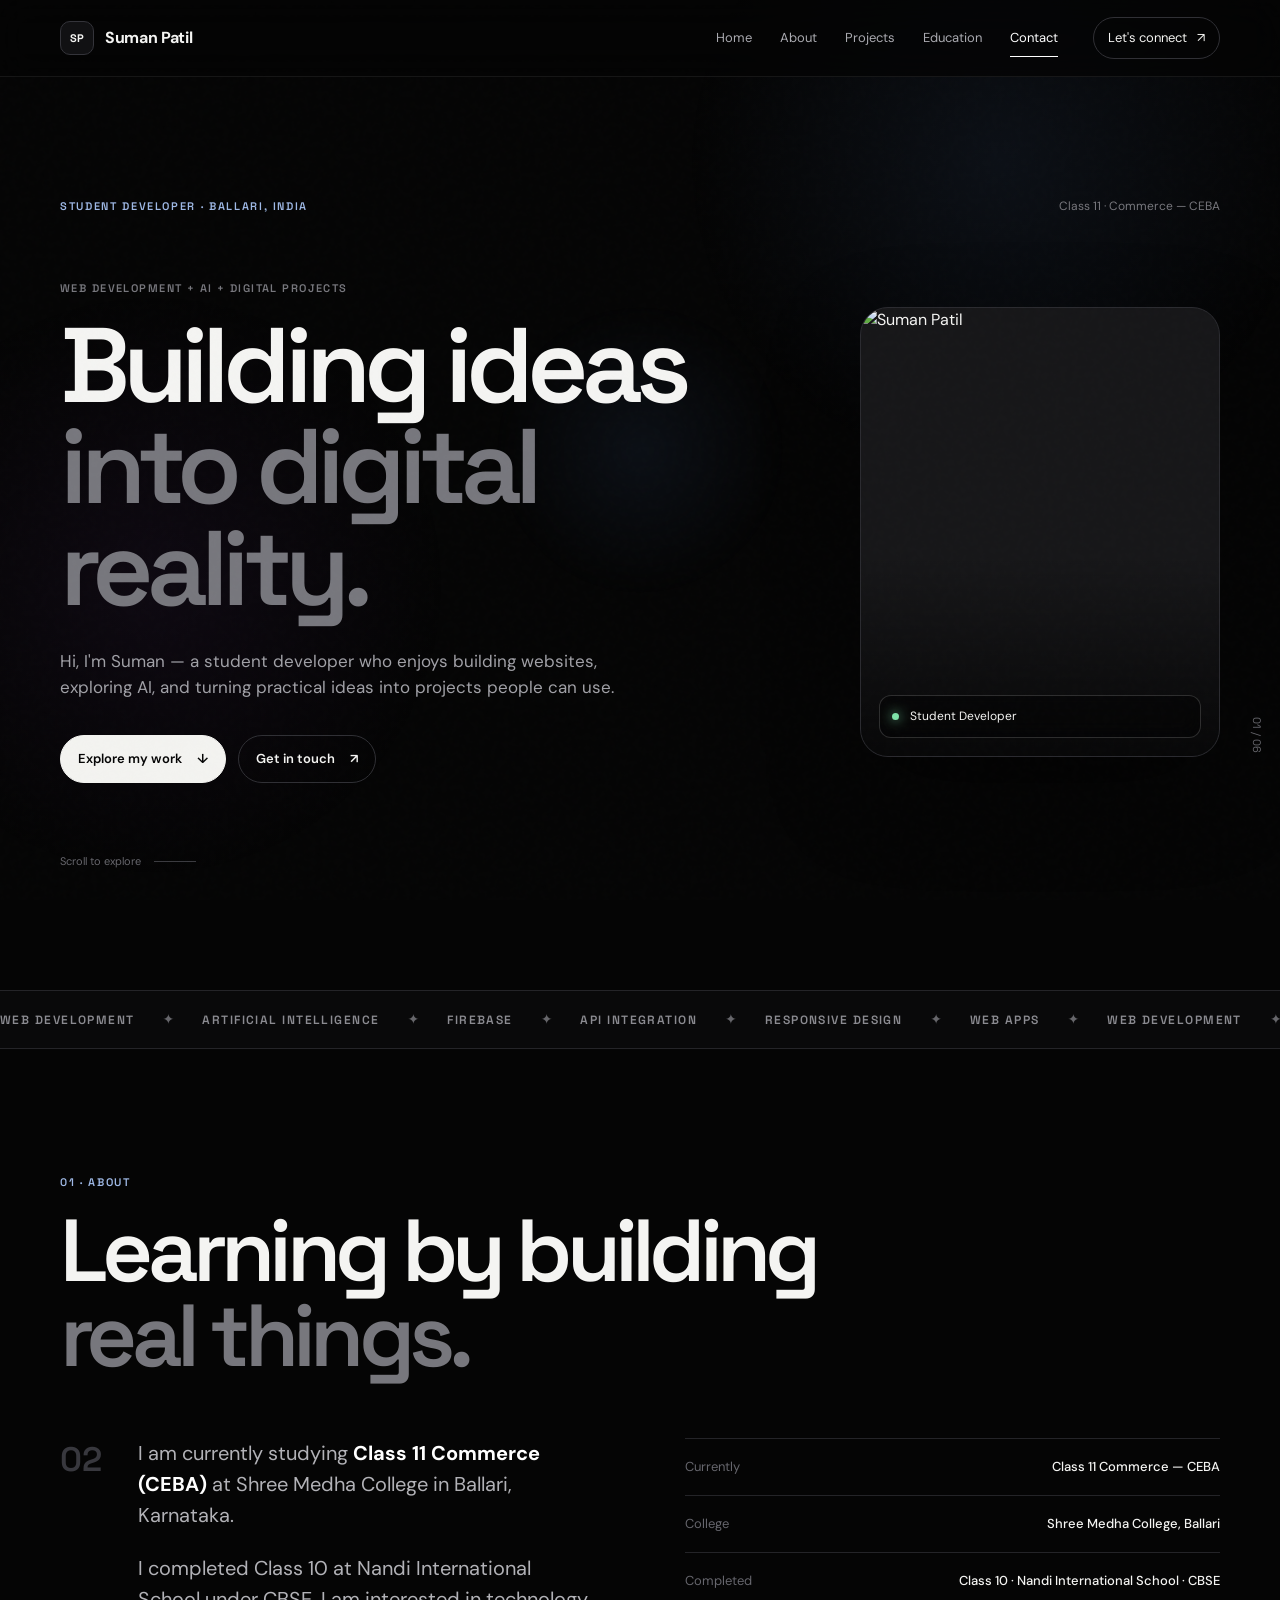
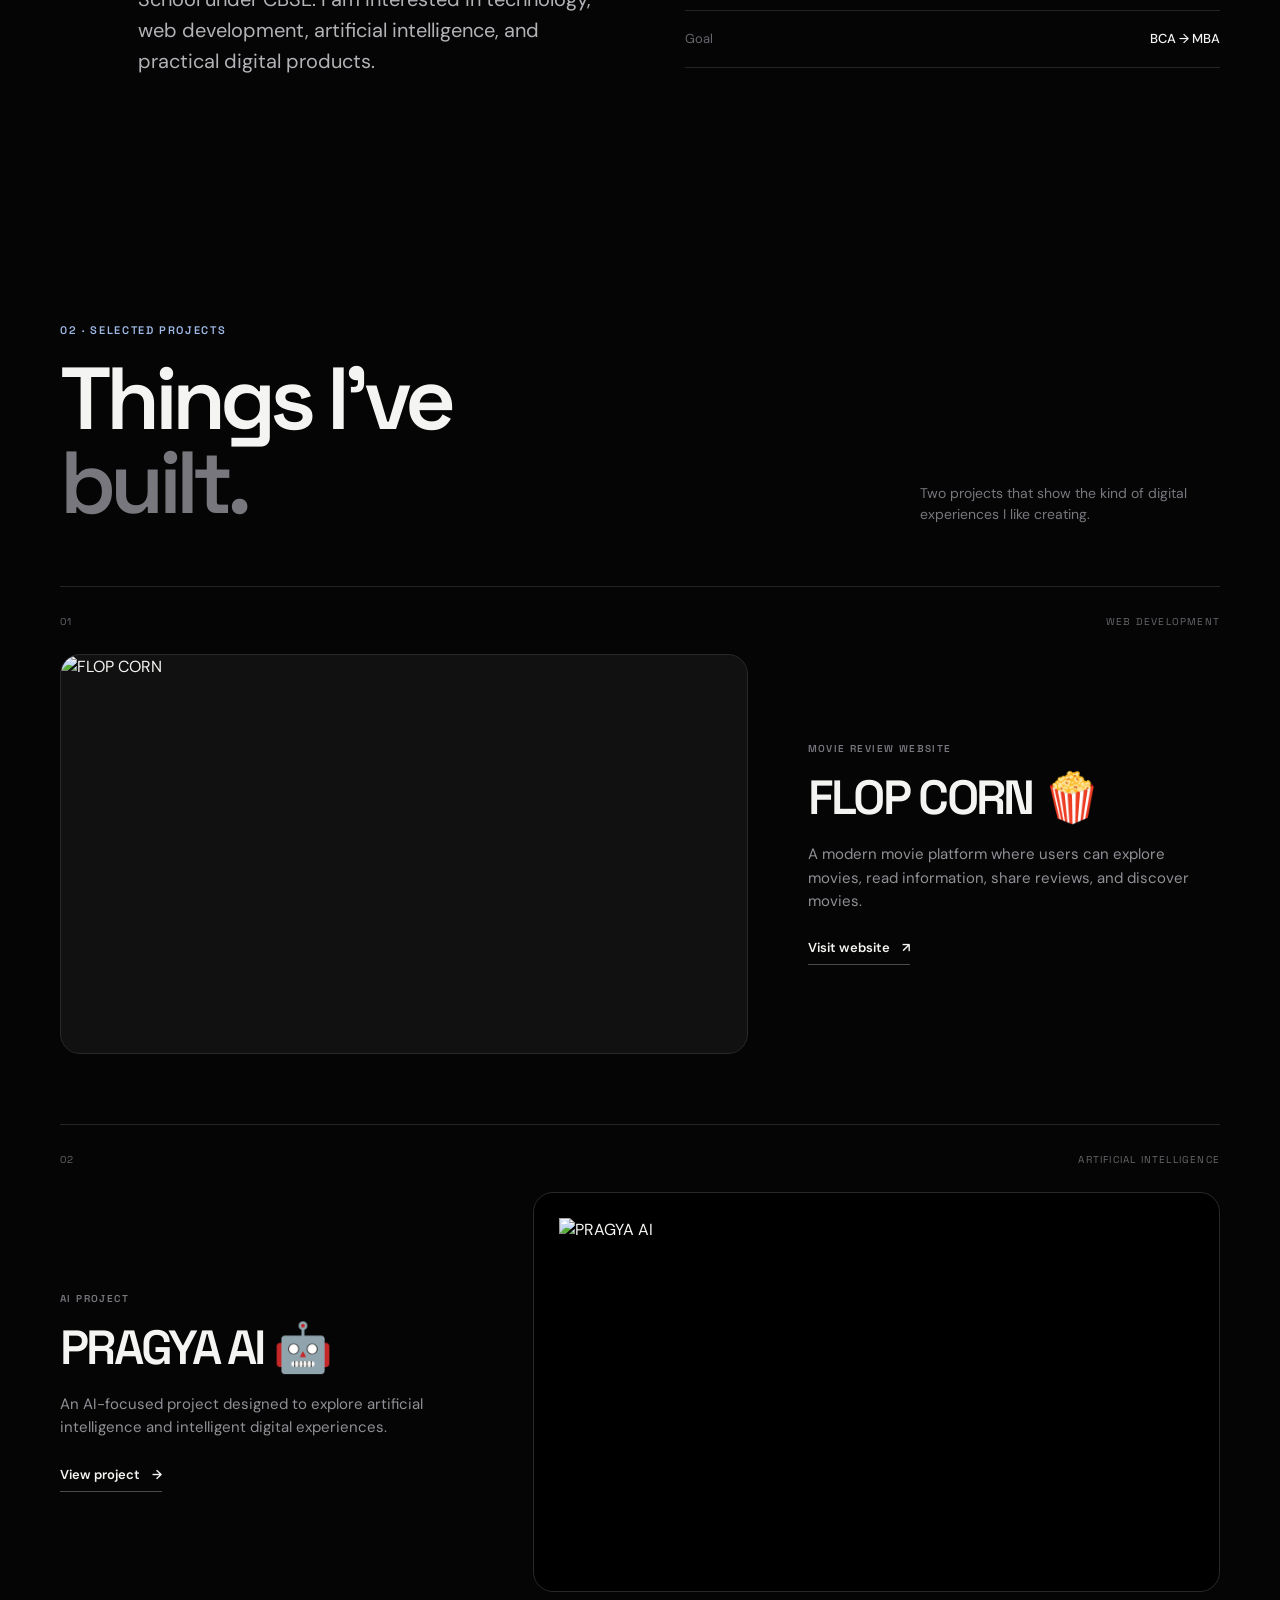
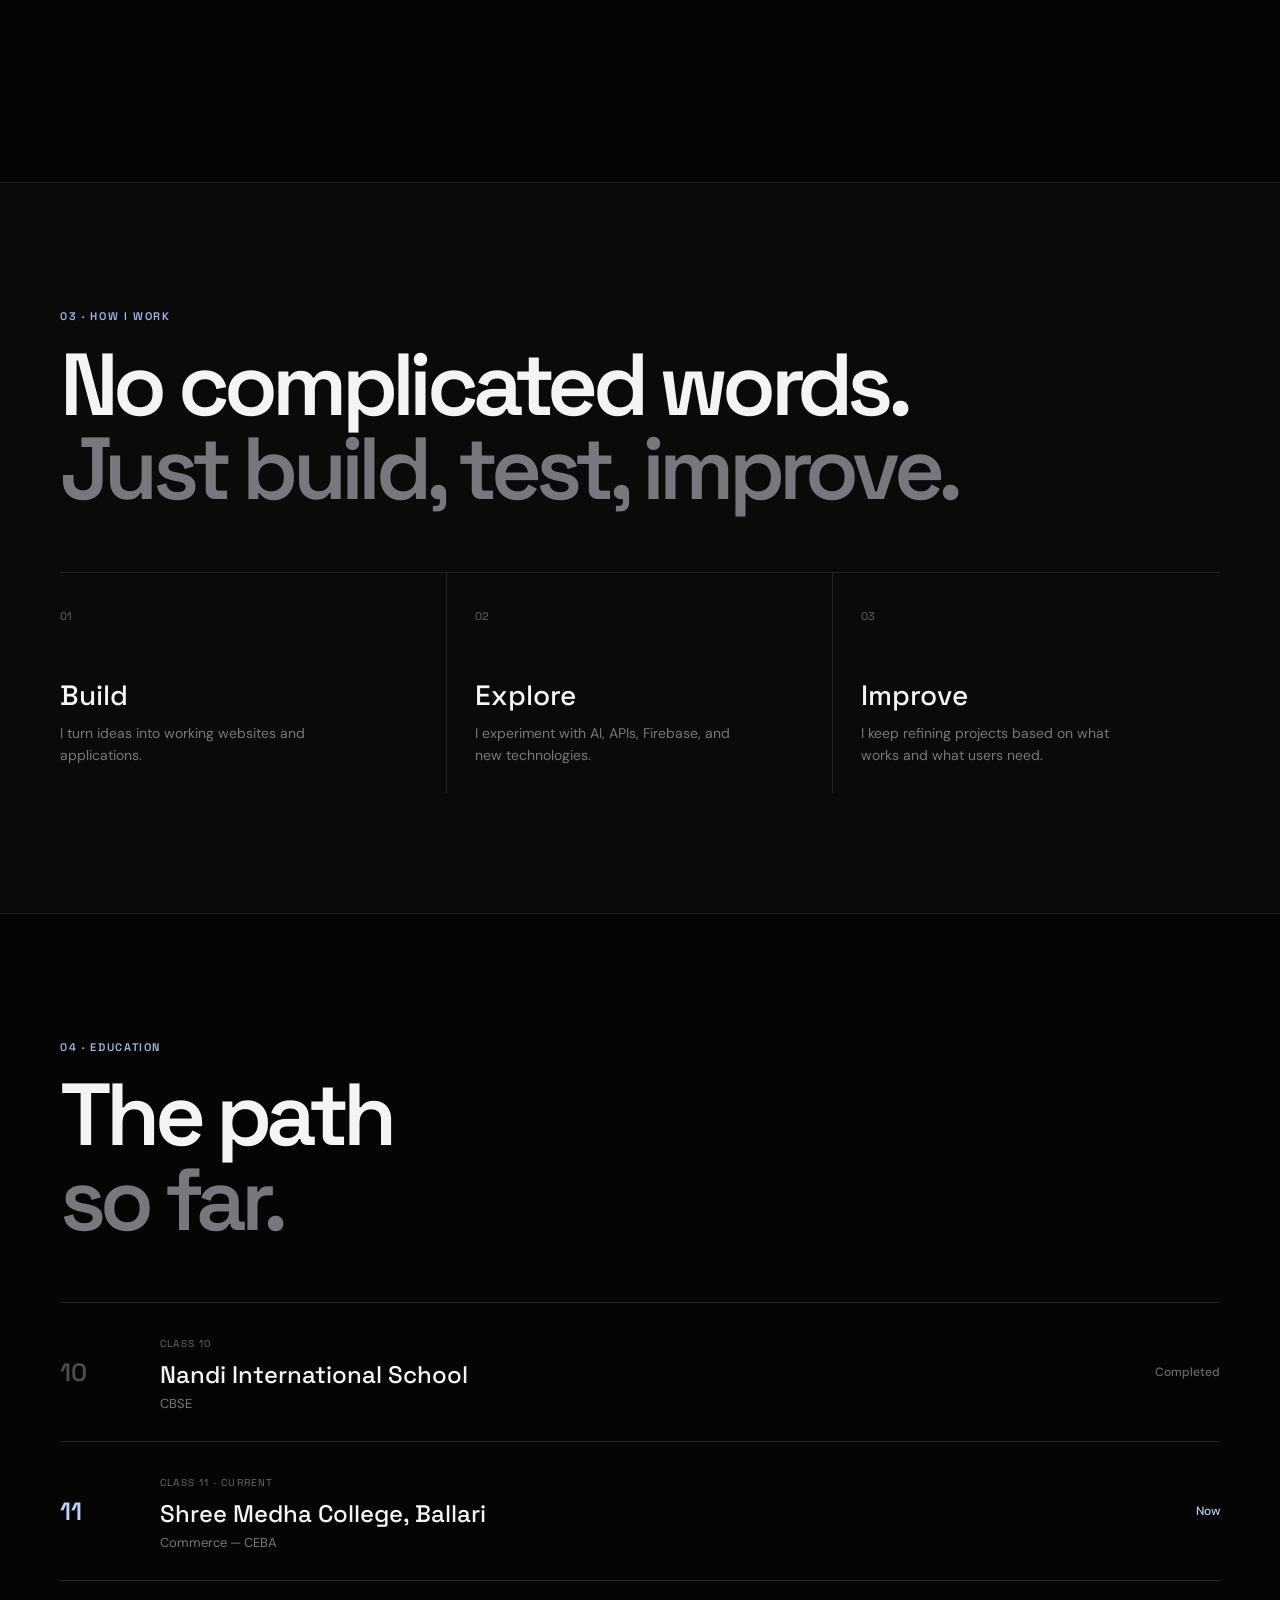
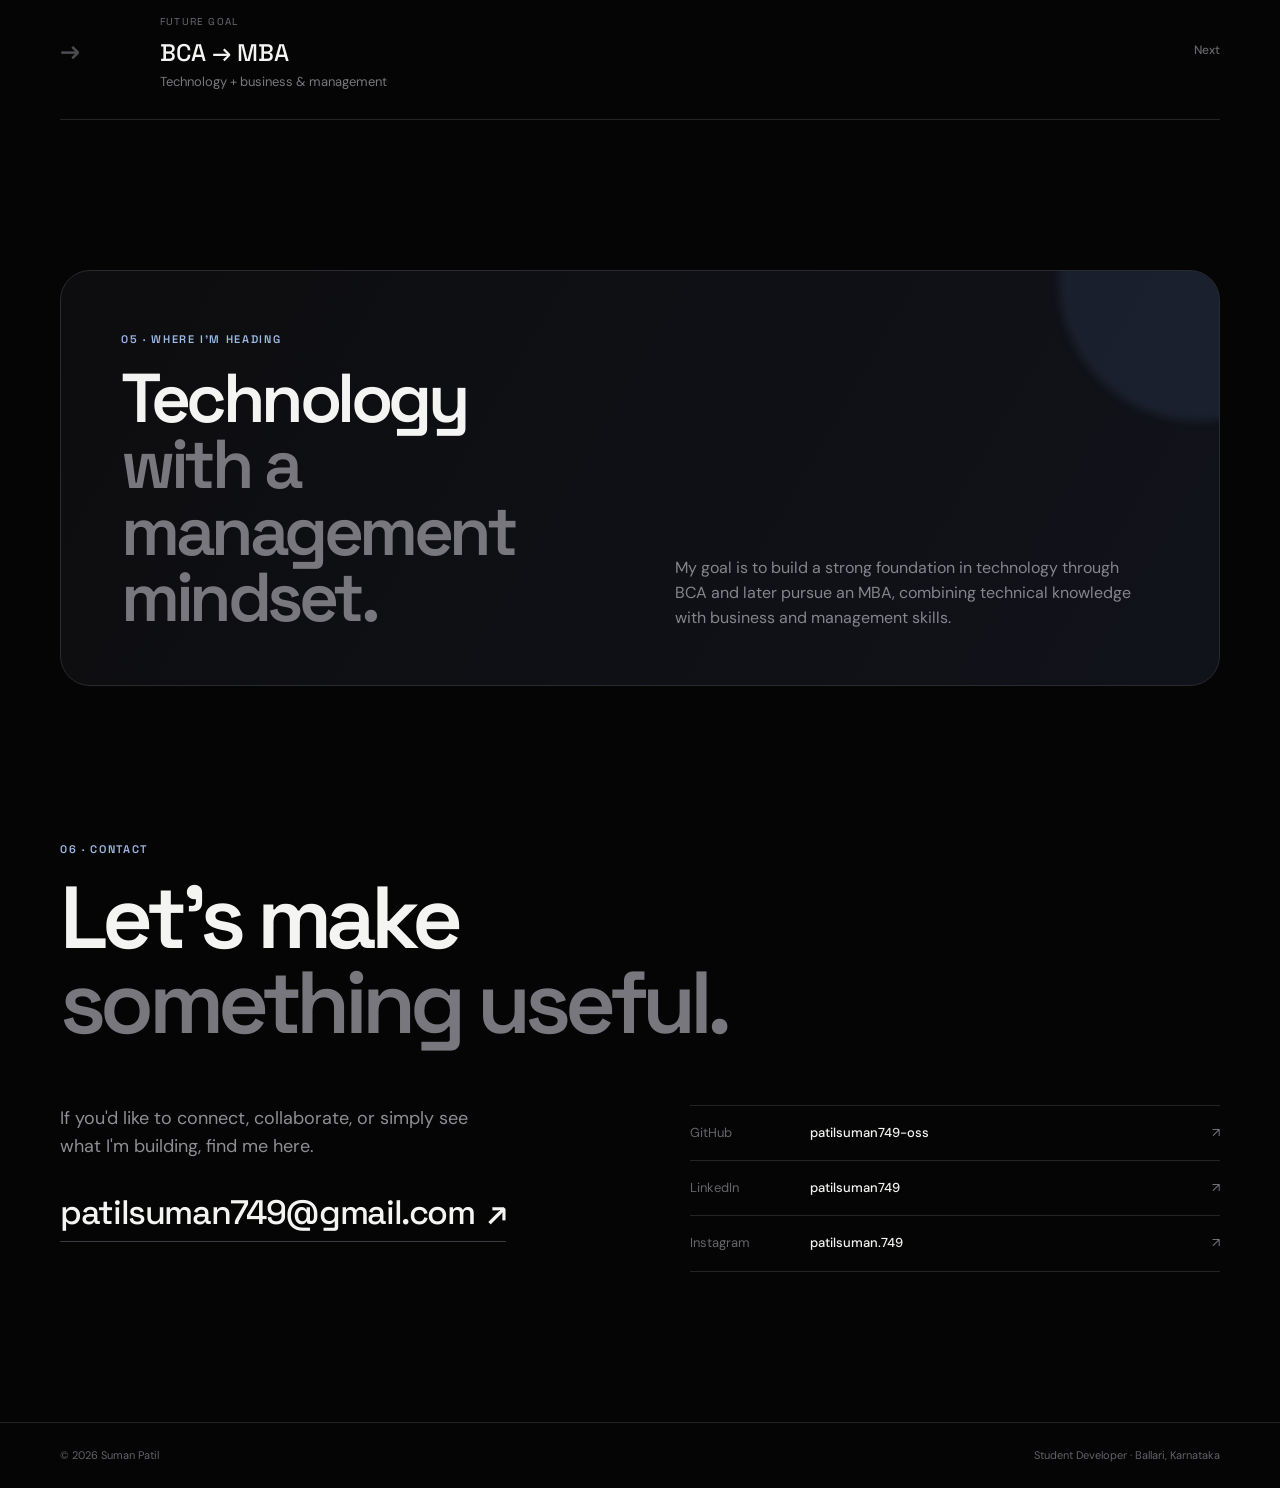
==== index.html @ c8c3a69c "Add files via upload" ====
<!DOCTYPE html>
<html lang="en">
<head>
  <meta charset="UTF-8">
  <meta name="viewport" content="width=device-width, initial-scale=1.0">
  <meta name="description" content="Suman Patil — student developer building websites, exploring AI, and turning ideas into digital projects.">
  <title>Suman Patil — Student Developer</title>
  <link rel="preconnect" href="https://fonts.googleapis.com">
  <link rel="preconnect" href="https://fonts.gstatic.com" crossorigin>
  <link href="https://fonts.googleapis.com/css2?family=DM+Sans:wght@400;500;600;700&family=Space+Grotesk:wght@400;500;600;700&display=swap" rel="stylesheet">
  <link rel="stylesheet" href="style.css">
</head>
<body>
  <div class="progress"></div>
  <div class="noise" aria-hidden="true"></div>
  <div class="cursor-orb" aria-hidden="true"></div>

  <header class="header">
    <nav class="nav shell">
      <a href="#home" class="logo" aria-label="Suman Patil home">
        <span class="logo-box">SP</span>
        <span>Suman Patil</span>
      </a>

      <div class="nav-links">
        <a class="active" href="#home">Home</a>
        <a href="#about">About</a>
        <a href="#projects">Projects</a>
        <a href="#education">Education</a>
        <a href="#contact">Contact</a>
      </div>

      <a class="nav-cta" href="#contact">Let's connect <span>↗</span></a>
      <button class="menu" aria-label="Toggle navigation" aria-expanded="false">☰</button>
    </nav>
  </header>

  <main id="home">
    <section class="hero shell section-pad">
      <div class="hero-top reveal">
        <span class="kicker">STUDENT DEVELOPER · BALLARI, INDIA</span>
        <span class="hero-note">Class 11 · Commerce — CEBA</span>
      </div>

      <div class="hero-grid">
        <div class="hero-copy">
          <p class="mini-line reveal">WEB DEVELOPMENT + AI + DIGITAL PROJECTS</p>
          <h1 class="hero-title reveal">
            Building ideas<br>
            <span>into digital reality.</span>
          </h1>
          <p class="hero-sub reveal">Hi, I'm Suman — a student developer who enjoys building websites, exploring AI, and turning practical ideas into projects people can use.</p>

          <div class="hero-actions reveal">
            <a href="#projects" class="button primary magnetic">Explore my work <span>↓</span></a>
            <a href="#contact" class="button ghost magnetic">Get in touch <span>↗</span></a>
          </div>
        </div>

        <div class="hero-portrait reveal">
          <div class="portrait-card">
            <img src="assets/profile.webp" alt="Suman Patil">
            <div class="portrait-label">
              <span class="status"></span>
              Student Developer
            </div>
          </div>
          <span class="portrait-index">01 / 06</span>
        </div>
      </div>

      <div class="scroll-cue reveal"><span>Scroll to explore</span><i></i></div>
    </section>

    <div class="ticker" aria-label="Areas of interest">
      <div class="ticker-track">
        <span>WEB DEVELOPMENT</span><b>✦</b>
        <span>ARTIFICIAL INTELLIGENCE</span><b>✦</b>
        <span>FIREBASE</span><b>✦</b>
        <span>API INTEGRATION</span><b>✦</b>
        <span>RESPONSIVE DESIGN</span><b>✦</b>
        <span>WEB APPS</span><b>✦</b>
        <span>WEB DEVELOPMENT</span><b>✦</b>
        <span>ARTIFICIAL INTELLIGENCE</span><b>✦</b>
        <span>FIREBASE</span><b>✦</b>
        <span>API INTEGRATION</span><b>✦</b>
        <span>RESPONSIVE DESIGN</span><b>✦</b>
        <span>WEB APPS</span><b>✦</b>
      </div>
    </div>

    <section id="about" class="shell section-pad about">
      <div class="section-head reveal">
        <span class="kicker">01 · ABOUT</span>
        <h2>Learning by building<br><em>real things.</em></h2>
      </div>

      <div class="about-grid">
        <div class="about-lead reveal">
          <span class="big-number">02</span>
          <p>I am currently studying <strong>Class 11 Commerce (CEBA)</strong> at Shree Medha College in Ballari, Karnataka.</p>
          <p>I completed Class 10 at Nandi International School under CBSE. I am interested in technology, web development, artificial intelligence, and practical digital products.</p>
        </div>

        <div class="about-side reveal">
          <div class="about-row"><span>Currently</span><strong>Class 11 Commerce — CEBA</strong></div>
          <div class="about-row"><span>College</span><strong>Shree Medha College, Ballari</strong></div>
          <div class="about-row"><span>Completed</span><strong>Class 10 · Nandi International School · CBSE</strong></div>
          <div class="about-row"><span>Goal</span><strong>BCA → MBA</strong></div>
        </div>
      </div>
    </section>

    <section id="projects" class="shell section-pad projects">
      <div class="section-head split reveal">
        <div>
          <span class="kicker">02 · SELECTED PROJECTS</span>
          <h2>Things I've<br><em>built.</em></h2>
        </div>
        <p>Two projects that show the kind of digital experiences I like creating.</p>
      </div>

      <div class="project-list">
        <article class="project reveal">
          <div class="project-top">
            <span>01</span>
            <span>WEB DEVELOPMENT</span>
          </div>
          <div class="project-main">
            <div class="project-art flop">
              <img src="assets/flopcorn.jpeg" alt="FLOP CORN">
            </div>
            <div class="project-info">
              <p class="project-type">MOVIE REVIEW WEBSITE</p>
              <h3>FLOP CORN 🍿</h3>
              <p>A modern movie platform where users can explore movies, read information, share reviews, and discover movies.</p>
              <a class="text-link" href="https://flopcorn.in/" target="_blank" rel="noopener noreferrer">Visit website <span>↗</span></a>
            </div>
          </div>
        </article>

        <article class="project reveal">
          <div class="project-top">
            <span>02</span>
            <span>ARTIFICIAL INTELLIGENCE</span>
          </div>
          <div class="project-main reverse">
            <div class="project-art pragya">
              <img src="assets/pragya.png" alt="PRAGYA AI">
            </div>
            <div class="project-info">
              <p class="project-type">AI PROJECT</p>
              <h3>PRAGYA AI 🤖</h3>
              <p>An AI-focused project designed to explore artificial intelligence and intelligent digital experiences.</p>
              <a class="text-link" href="#contact">View project <span>→</span></a>
            </div>
          </div>
        </article>
      </div>
    </section>

    <section class="principles">
      <div class="shell section-pad">
        <div class="section-head reveal">
          <span class="kicker">03 · HOW I WORK</span>
          <h2>No complicated words.<br><em>Just build, test, improve.</em></h2>
        </div>
        <div class="principle-grid">
          <article class="principle reveal"><span>01</span><h3>Build</h3><p>I turn ideas into working websites and applications.</p></article>
          <article class="principle reveal"><span>02</span><h3>Explore</h3><p>I experiment with AI, APIs, Firebase, and new technologies.</p></article>
          <article class="principle reveal"><span>03</span><h3>Improve</h3><p>I keep refining projects based on what works and what users need.</p></article>
        </div>
      </div>
    </section>

    <section id="education" class="shell section-pad education">
      <div class="section-head reveal">
        <span class="kicker">04 · EDUCATION</span>
        <h2>The path<br><em>so far.</em></h2>
      </div>
      <div class="edu-list">
        <div class="edu-item reveal"><span>10</span><div><small>CLASS 10</small><h3>Nandi International School</h3><p>CBSE</p></div><strong>Completed</strong></div>
        <div class="edu-item current reveal"><span>11</span><div><small>CLASS 11 · CURRENT</small><h3>Shree Medha College, Ballari</h3><p>Commerce — CEBA</p></div><strong>Now</strong></div>
        <div class="edu-item reveal"><span>→</span><div><small>FUTURE GOAL</small><h3>BCA → MBA</h3><p>Technology + business &amp; management</p></div><strong>Next</strong></div>
      </div>
    </section>

    <section class="goal shell reveal">
      <div>
        <span class="kicker">05 · WHERE I'M HEADING</span>
        <h2>Technology<br><em>with a management mindset.</em></h2>
      </div>
      <p>My goal is to build a strong foundation in technology through BCA and later pursue an MBA, combining technical knowledge with business and management skills.</p>
    </section>

    <section id="contact" class="shell section-pad contact">
      <div class="section-head reveal">
        <span class="kicker">06 · CONTACT</span>
        <h2>Let's make<br><em>something useful.</em></h2>
      </div>

      <div class="contact-layout">
        <div class="contact-intro reveal">
          <p>If you'd like to connect, collaborate, or simply see what I'm building, find me here.</p>
          <a class="email-link" href="mailto:patilsuman749@gmail.com">patilsuman749@gmail.com <span>↗</span></a>
        </div>
        <div class="socials reveal">
          <a href="https://github.com/patilsuman749-oss" target="_blank" rel="noopener"><span>GitHub</span><strong>patilsuman749-oss</strong><i>↗</i></a>
          <a href="https://www.linkedin.com/in/patilsuman749" target="_blank" rel="noopener"><span>LinkedIn</span><strong>patilsuman749</strong><i>↗</i></a>
          <a href="https://instagram.com/patilsuman.749" target="_blank" rel="noopener"><span>Instagram</span><strong>patilsuman.749</strong><i>↗</i></a>
        </div>
      </div>
    </section>
  </main>

  <footer class="footer">
    <div class="shell">
      <span>© <span id="year"></span> Suman Patil</span>
      <span>Student Developer · Ballari, Karnataka</span>
    </div>
  </footer>

  <script src="script.js"></script>
</body>
</html>
---- style.css ----
*{box-sizing:border-box;margin:0;padding:0}
:root{
  --bg:#050505;--panel:#0b0b0c;--panel2:#111113;--text:#f4f4f2;--muted:#96969b;
  --dim:#67676d;--line:#242428;--blue:#8db6ff;--white:#fff;--radius:28px;
}
html{scroll-behavior:smooth}
body{font-family:"DM Sans",system-ui,sans-serif;background:var(--bg);color:var(--text);line-height:1.55;overflow-x:hidden}
body:before{content:"";position:fixed;inset:0;pointer-events:none;z-index:-5;background:radial-gradient(circle at 78% 18%,rgba(55,82,125,.15),transparent 25%),radial-gradient(circle at 12% 65%,rgba(85,44,115,.12),transparent 23%)}
a{text-decoration:none;color:inherit}
img{display:block;max-width:100%}
.shell{width:min(1160px,calc(100% - 48px));margin:auto}
.header{position:sticky;top:0;z-index:100;background:rgba(5,5,5,.76);border-bottom:1px solid rgba(255,255,255,.07);backdrop-filter:blur(18px);transition:.35s}
.header.scrolled{box-shadow:0 12px 50px rgba(0,0,0,.45)}
.nav{height:76px;display:flex;align-items:center;gap:30px}
.logo{display:flex;align-items:center;gap:11px;font-weight:700;letter-spacing:-.02em}
.logo-box{width:34px;height:34px;border:1px solid #34343a;border-radius:10px;display:grid;place-items:center;font:700 11px "Space Grotesk";background:#111113}
.nav-links{display:flex;gap:28px;margin-left:auto}
.nav-links a{font-size:13px;color:#aaaab0;position:relative;transition:.25s}
.nav-links a:hover,.nav-links a.active{color:#fff}
.nav-links a:after{content:"";position:absolute;left:0;bottom:-9px;width:0;height:1px;background:#fff;transition:.25s}
.nav-links a.active:after,.nav-links a:hover:after{width:100%}
.nav-cta{font-size:13px;border:1px solid #303035;padding:10px 14px;border-radius:999px;margin-left:5px;transition:.25s}
.nav-cta:hover{background:#fff;color:#050505;transform:translateY(-2px)}
.nav-cta span{margin-left:7px}
.menu{display:none;background:none;border:0;color:#fff;font-size:22px}
.progress{position:fixed;top:0;left:0;height:2px;width:0;background:#fff;z-index:999}
.noise{position:fixed;inset:0;pointer-events:none;z-index:90;opacity:.035;background-image:url("data:image/svg+xml,%3Csvg viewBox='0 0 180 180' xmlns='http://www.w3.org/2000/svg'%3E%3Cfilter id='n'%3E%3CfeTurbulence type='fractalNoise' baseFrequency='.8' numOctaves='3' stitchTiles='stitch'/%3E%3C/filter%3E%3Crect width='100%25' height='100%25' filter='url(%23n)' opacity='.4'/%3E%3C/svg%3E")}
.cursor-orb{position:fixed;left:50%;top:50%;width:300px;height:300px;transform:translate(-50%,-50%);border-radius:50%;pointer-events:none;z-index:-1;background:radial-gradient(circle,rgba(100,150,230,.08),transparent 68%);filter:blur(8px)}
.section-pad{padding:120px 0}
.hero{min-height:calc(100vh - 76px);display:flex;flex-direction:column;justify-content:center;position:relative}
.hero-top{display:flex;justify-content:space-between;align-items:center;margin-bottom:65px}
.kicker{font:600 11px "Space Grotesk";letter-spacing:.15em;color:#9fb9e6}
.hero-note{font-size:12px;color:#77777d}
.hero-grid{display:grid;grid-template-columns:1.2fr .8fr;gap:80px;align-items:center}
.mini-line{font:600 11px "Space Grotesk";letter-spacing:.13em;color:#77777d;margin-bottom:20px}
.hero-title,.section-head h2,.goal h2{font-family:"Space Grotesk",sans-serif;letter-spacing:-.065em;line-height:.96;font-weight:600}
.hero-title{font-size:clamp(58px,8.4vw,106px);max-width:850px}
.hero-title span,.section-head em,.goal em{font-style:normal;color:#77777d}
.hero-sub{max-width:590px;font-size:17px;color:#a1a1a7;margin-top:28px}
.hero-actions{display:flex;gap:12px;margin-top:34px}
.button{padding:13px 17px;border-radius:999px;border:1px solid #303035;font-size:13px;font-weight:600;transition:.3s;display:inline-flex;gap:15px;align-items:center}
.button.primary{background:#f3f3f0;color:#050505;border-color:#f3f3f0}
.button:hover{transform:translateY(-3px)}
.button.primary:hover{box-shadow:0 14px 40px rgba(255,255,255,.12)}
.button.ghost:hover{background:#fff;color:#050505}
.hero-portrait{justify-self:end;position:relative;width:min(360px,100%)}
.portrait-card{aspect-ratio:4/5;border-radius:var(--radius);overflow:hidden;background:#171719;border:1px solid #2b2b30;position:relative;box-shadow:0 35px 90px rgba(0,0,0,.35);animation:float 6s ease-in-out infinite}
.portrait-card img{width:100%;height:100%;object-fit:cover;object-position:center top;filter:saturate(.88)}
.portrait-card:after{content:"";position:absolute;inset:0;background:linear-gradient(180deg,transparent 55%,rgba(0,0,0,.68))}
.portrait-label{position:absolute;z-index:2;bottom:18px;left:18px;right:18px;padding:11px 12px;border:1px solid rgba(255,255,255,.16);background:rgba(0,0,0,.38);backdrop-filter:blur(10px);border-radius:12px;font-size:12px}
.status{width:7px;height:7px;display:inline-block;background:#7ee2a8;border-radius:50%;margin-right:8px;box-shadow:0 0 12px #7ee2a8}
.portrait-index{position:absolute;right:-44px;bottom:4px;color:#66666c;font:11px "Space Grotesk";writing-mode:vertical-rl}
.scroll-cue{display:flex;align-items:center;gap:13px;color:#66666c;font-size:11px;margin-top:70px}
.scroll-cue i{width:42px;height:1px;background:#3b3b40;position:relative;overflow:hidden}
.scroll-cue i:after{content:"";position:absolute;width:16px;height:1px;background:#fff;left:-16px;animation:scan 2s infinite}
@keyframes scan{to{left:45px}}
.ticker{overflow:hidden;border-top:1px solid var(--line);border-bottom:1px solid var(--line);background:#09090a}
.ticker-track{width:max-content;display:flex;gap:28px;align-items:center;padding:18px 0;animation:ticker 28s linear infinite}
.ticker span{font:600 12px "Space Grotesk";letter-spacing:.12em;color:#8b8b91}
.ticker b{color:#66666b;font-size:14px}
@keyframes ticker{to{transform:translateX(-50%)}}
.section-head{margin-bottom:60px}
.section-head h2{font-size:clamp(52px,7vw,88px);margin-top:15px}
.about-grid{display:grid;grid-template-columns:1fr 1fr;gap:90px}
.about-lead{position:relative;padding-left:78px}
.big-number{position:absolute;left:0;top:0;color:#38383e;font:600 34px "Space Grotesk"}
.about-lead p{font-size:20px;color:#b2b2b7;max-width:620px}
.about-lead p+p{margin-top:22px}
.about-lead strong{color:#fff}
.about-side{border-top:1px solid var(--line)}
.about-row{display:flex;justify-content:space-between;gap:25px;padding:18px 0;border-bottom:1px solid var(--line);font-size:13px}
.about-row span{color:#66666d}.about-row strong{font-weight:500;text-align:right;max-width:65%}
.split{display:flex;align-items:end;justify-content:space-between;gap:50px}
.split>p{max-width:300px;color:#77777e;font-size:14px}
.project{border-top:1px solid var(--line);padding:28px 0 70px}
.project-top{display:flex;justify-content:space-between;color:#66666c;font:10px "Space Grotesk";letter-spacing:.12em;margin-bottom:26px}
.project-main{display:grid;grid-template-columns:1.25fr .75fr;gap:60px;align-items:center}
.project-main.reverse{grid-template-columns:.75fr 1.25fr}.project-main.reverse .project-art{order:2}.project-main.reverse .project-info{order:1}
.project-art{height:400px;border-radius:20px;overflow:hidden;border:1px solid #29292d;background:#111}
.project-art img{width:100%;height:100%;object-fit:cover;transition:transform .8s cubic-bezier(.2,.8,.2,1),filter .5s}
.project-art.pragya{background:#000}.project-art.pragya img{object-fit:contain;padding:25px}
.project:hover .project-art img{transform:scale(1.045)}
.project-info{max-width:460px}
.project-type{font:600 10px "Space Grotesk";letter-spacing:.14em;color:#77777e}
.project-info h3{font:600 48px "Space Grotesk";letter-spacing:-.055em;margin:12px 0 15px}
.project-info>p:not(.project-type){color:#909096;font-size:15px}
.text-link{display:inline-flex;gap:12px;margin-top:25px;font-size:13px;font-weight:600;border-bottom:1px solid #4a4a4f;padding-bottom:6px;transition:.25s}
.text-link:hover{gap:20px;color:#b7cfff;border-color:#b7cfff}
.principles{background:#0a0a0b;border-top:1px solid var(--line);border-bottom:1px solid var(--line)}
.principle-grid{display:grid;grid-template-columns:repeat(3,1fr);border-top:1px solid var(--line)}
.principle{padding:30px 28px 15px 0;border-right:1px solid var(--line);min-height:220px}
.principle+ .principle{padding-left:28px}
.principle:last-child{border-right:0}
.principle span{font:11px "Space Grotesk";color:#66666d}
.principle h3{font:500 28px "Space Grotesk";margin:50px 0 10px}
.principle p{color:#77777d;font-size:14px;max-width:280px}
.edu-list{border-top:1px solid var(--line)}
.edu-item{display:grid;grid-template-columns:80px 1fr 100px;gap:20px;align-items:center;padding:27px 0;border-bottom:1px solid var(--line);transition:.3s}
.edu-item:hover{padding-left:10px;background:linear-gradient(90deg,rgba(255,255,255,.02),transparent)}
.edu-item>span{font:600 25px "Space Grotesk";color:#4b4b50}
.edu-item.current>span{color:#b9d0f9}
.edu-item small{font:10px "Space Grotesk";letter-spacing:.12em;color:#6c6c72}
.edu-item h3{font:500 24px "Space Grotesk";margin:4px 0}
.edu-item p{color:#77777d;font-size:13px}
.edu-item>strong{text-align:right;font-size:12px;color:#68686e;font-weight:500}
.edu-item.current>strong{color:#b9d0f9}
.goal{margin-top:30px;margin-bottom:30px;border:1px solid #2a2a2f;border-radius:30px;padding:55px 60px;display:grid;grid-template-columns:1fr 1fr;gap:70px;background:linear-gradient(120deg,#0d0d0f,#11131a);position:relative;overflow:hidden}
.goal:after{content:"";position:absolute;width:280px;height:280px;border-radius:50%;right:-120px;top:-130px;background:rgba(99,137,200,.12);filter:blur(4px);animation:goal 7s ease-in-out infinite}
@keyframes goal{50%{transform:translate(-80px,110px) scale(1.2)}}
.goal h2{font-size:clamp(42px,5.4vw,70px);margin-top:14px;position:relative;z-index:1}
.goal>p{align-self:end;color:#85858c;font-size:16px;max-width:470px;position:relative;z-index:1}
.contact{padding-bottom:150px}
.contact-layout{display:grid;grid-template-columns:1fr 1fr;gap:100px}
.contact-intro p{font-size:18px;color:#8e8e94;max-width:420px}
.email-link{display:inline-flex;gap:12px;margin-top:30px;font:500 clamp(22px,3vw,34px) "Space Grotesk";letter-spacing:-.04em;border-bottom:1px solid #3a3a40;padding-bottom:7px;transition:.25s}
.email-link:hover{color:#b9d0f9;border-color:#b9d0f9}
.socials{border-top:1px solid var(--line)}
.socials a{display:grid;grid-template-columns:110px 1fr 20px;gap:10px;align-items:center;padding:17px 0;border-bottom:1px solid var(--line);font-size:13px}
.socials span{color:#65656b}.socials strong{font-weight:500}.socials i{font-style:normal;text-align:right;color:#77777d;transition:.25s}.socials a:hover i{color:#fff;transform:translate(4px,-4px)}
.footer{border-top:1px solid var(--line);padding:24px 0;color:#626269;font-size:11px}
.footer .shell{display:flex;justify-content:space-between;gap:20px}
.reveal{opacity:0;transform:translateY(30px);transition:opacity .8s cubic-bezier(.2,.8,.2,1),transform .8s cubic-bezier(.2,.8,.2,1)}
.reveal.show{opacity:1;transform:none}
.magnetic{will-change:transform}
@keyframes float{0%,100%{transform:translateY(0)}50%{transform:translateY(-9px)}}
@media(max-width:850px){
  .nav-links{display:none;position:absolute;top:76px;left:0;right:0;background:#080809;border-bottom:1px solid var(--line);padding:20px 24px;flex-direction:column;gap:18px}
  .nav-links.open{display:flex}.nav-cta{margin-left:auto}.menu{display:block}
  .hero-grid,.about-grid,.contact-layout,.goal{grid-template-columns:1fr;gap:50px}
  .hero-portrait{justify-self:start;width:min(400px,90vw)}.portrait-index{right:-28px}
  .project-main,.project-main.reverse{grid-template-columns:1fr;gap:30px}.project-main.reverse .project-art,.project-main.reverse .project-info{order:initial}
  .project-art{height:330px}.principle-grid{grid-template-columns:1fr}.principle,.principle+.principle{border-right:0;border-bottom:1px solid var(--line);padding:25px 0}.principle:last-child{border-bottom:0}
  .split{align-items:start;flex-direction:column}
}
@media(max-width:560px){
  .shell{width:min(100% - 28px,1160px)}.section-pad{padding:85px 0}.hero-top{align-items:start;flex-direction:column;gap:10px;margin-bottom:45px}
  .hero-title{font-size:54px}.hero-sub{font-size:15px}.hero-actions{flex-direction:column;align-items:stretch}.button{justify-content:center}
  .section-head h2{font-size:50px}.about-lead{padding-left:55px}.about-lead p{font-size:17px}.about-row{flex-direction:column;gap:5px}.about-row strong{text-align:left;max-width:none}
  .project-info h3{font-size:39px}.project-art{height:270px}.edu-item{grid-template-columns:50px 1fr}.edu-item>strong{display:none}
  .goal{padding:38px 28px}.goal h2{font-size:45px}.goal>p{font-size:14px}
  .footer .shell{flex-direction:column}.contact{padding-bottom:100px}
}
@media(prefers-reduced-motion:reduce){
  *,*:before,*:after{animation-duration:.01ms!important;animation-iteration-count:1!important;transition-duration:.01ms!important;scroll-behavior:auto!important}
  .reveal{opacity:1;transform:none}
}
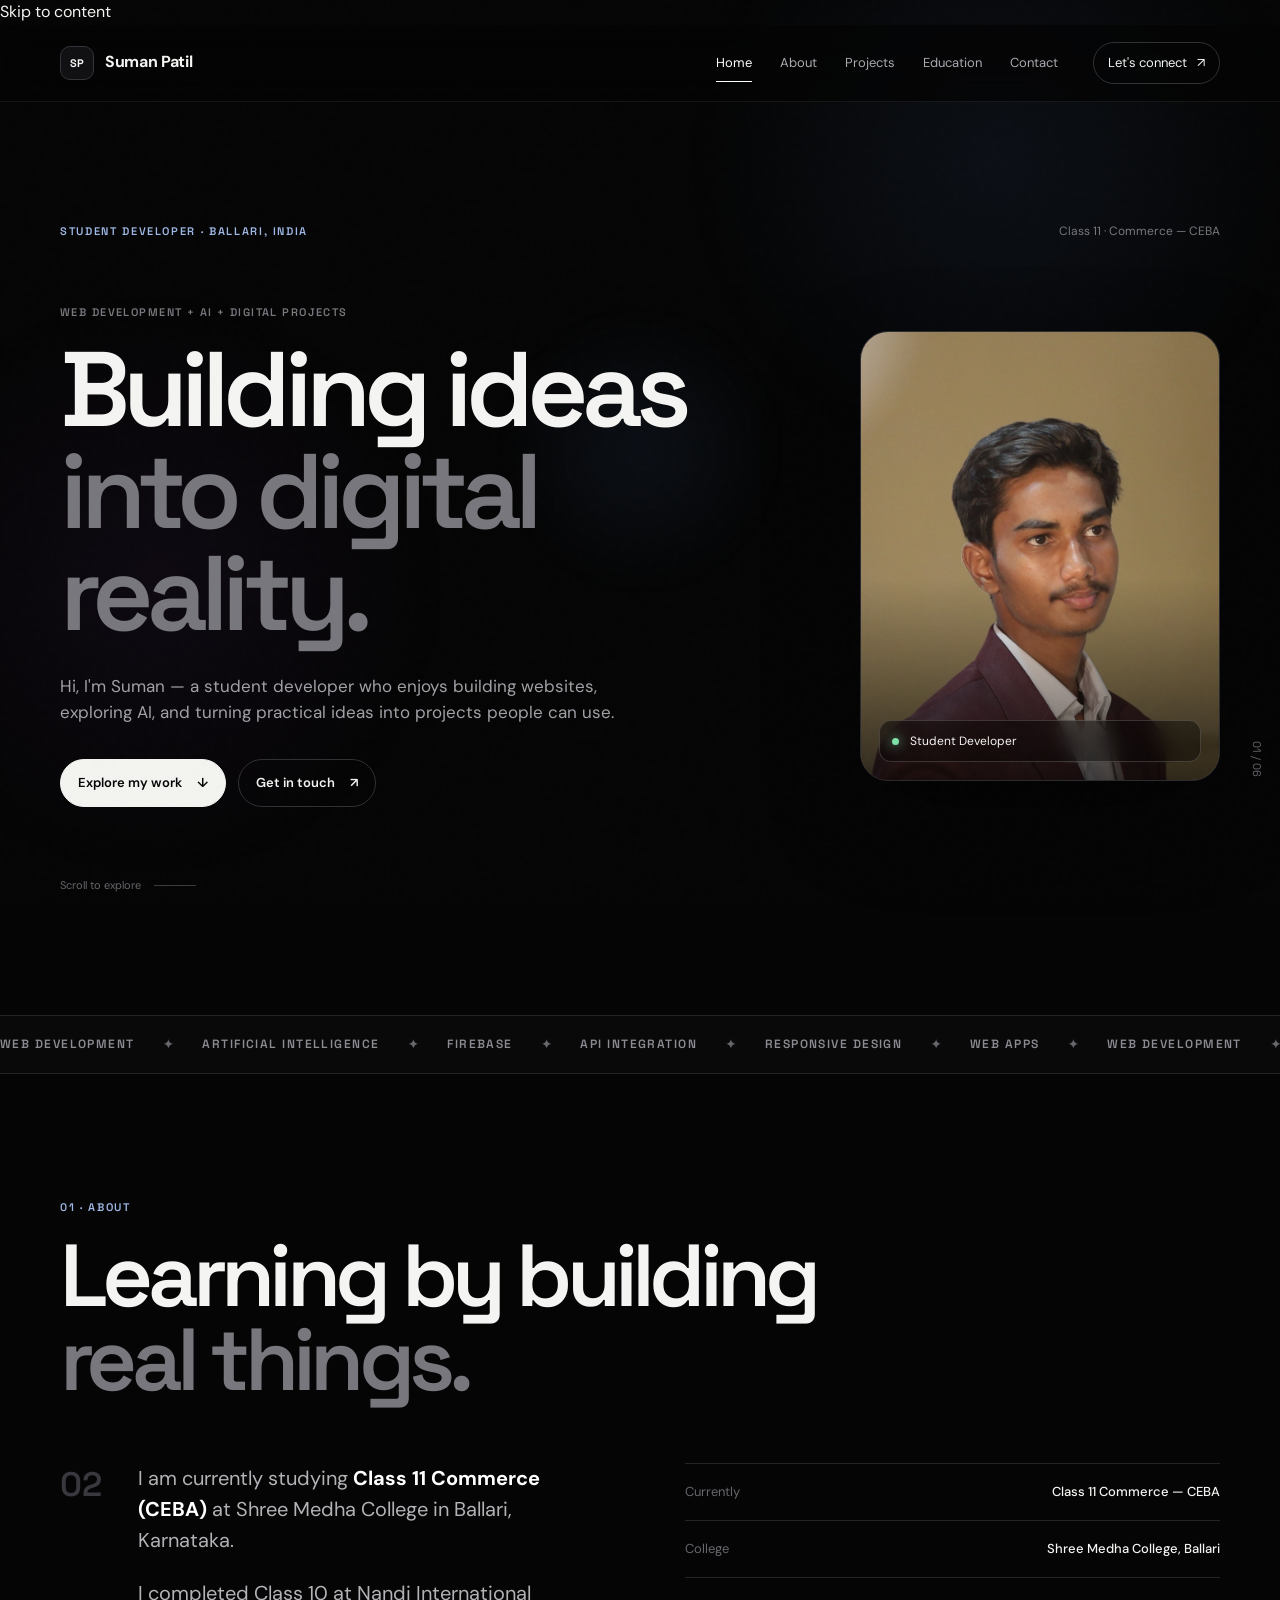
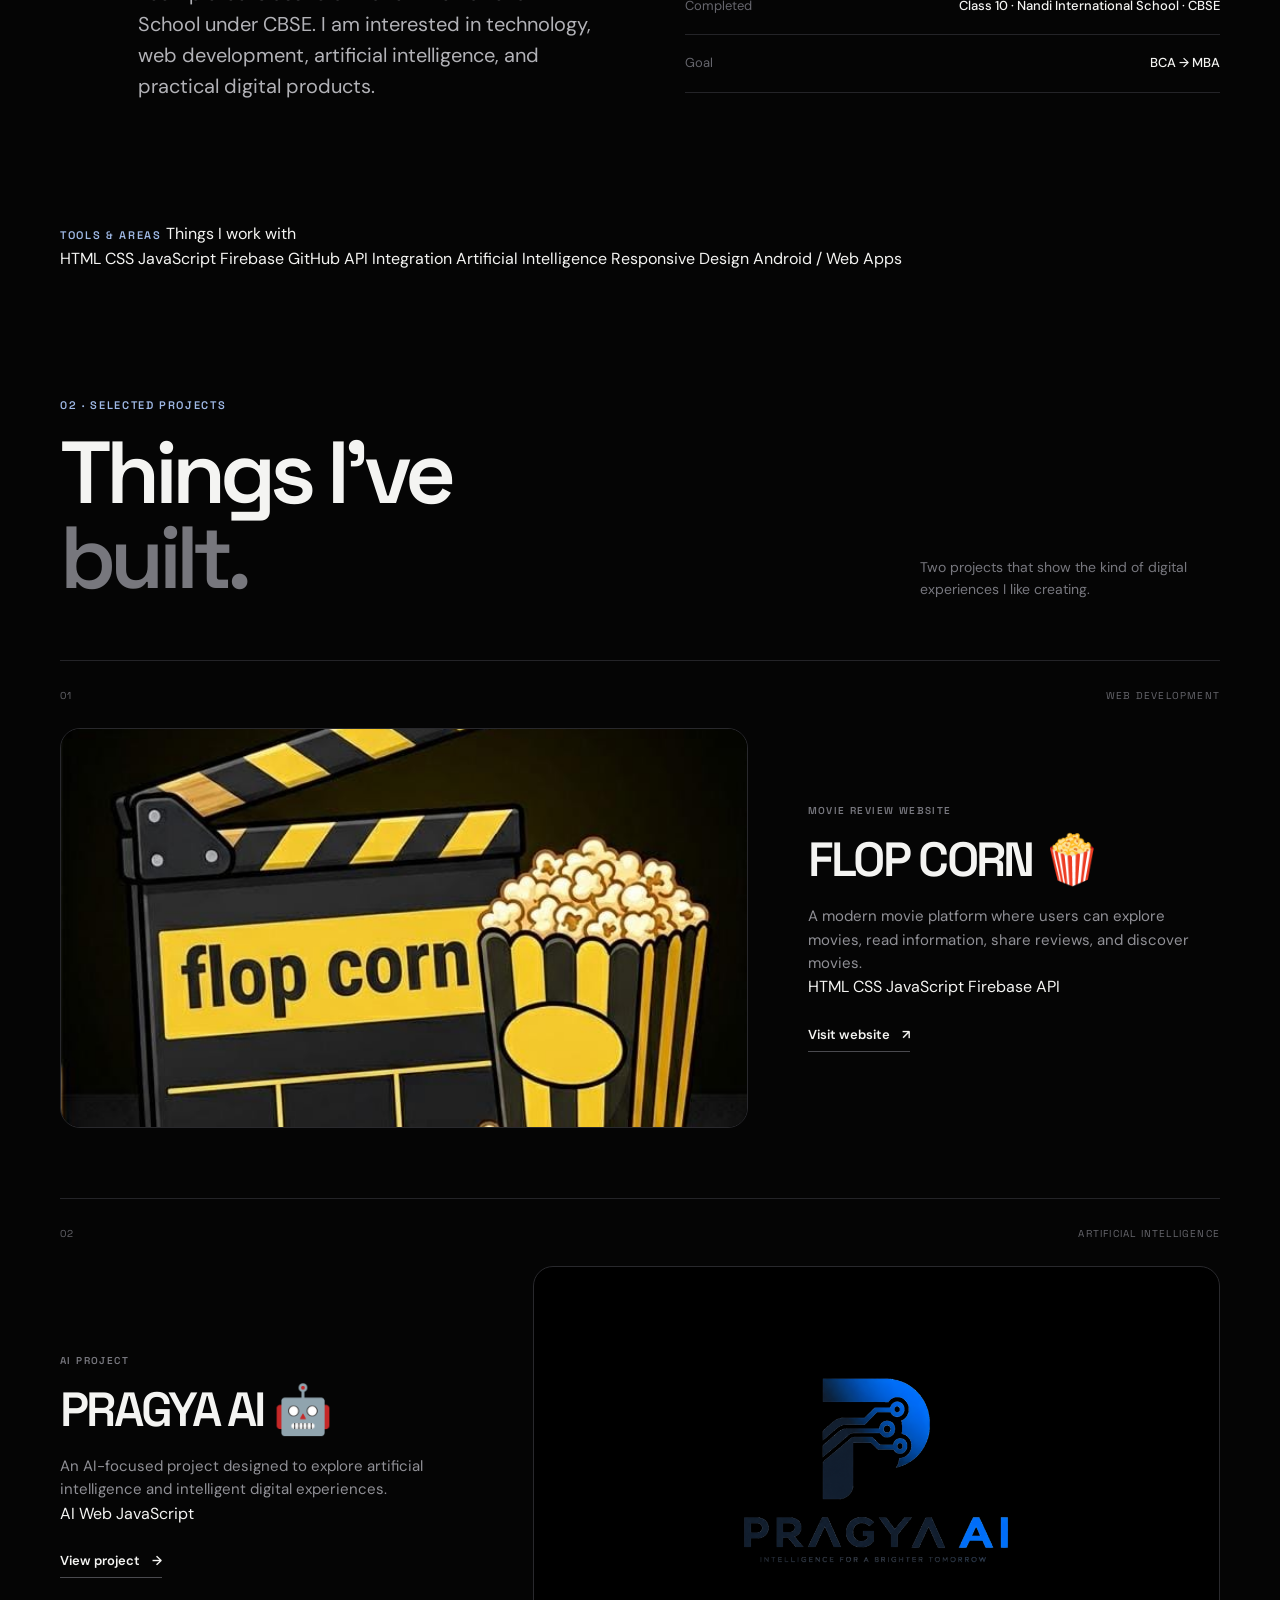
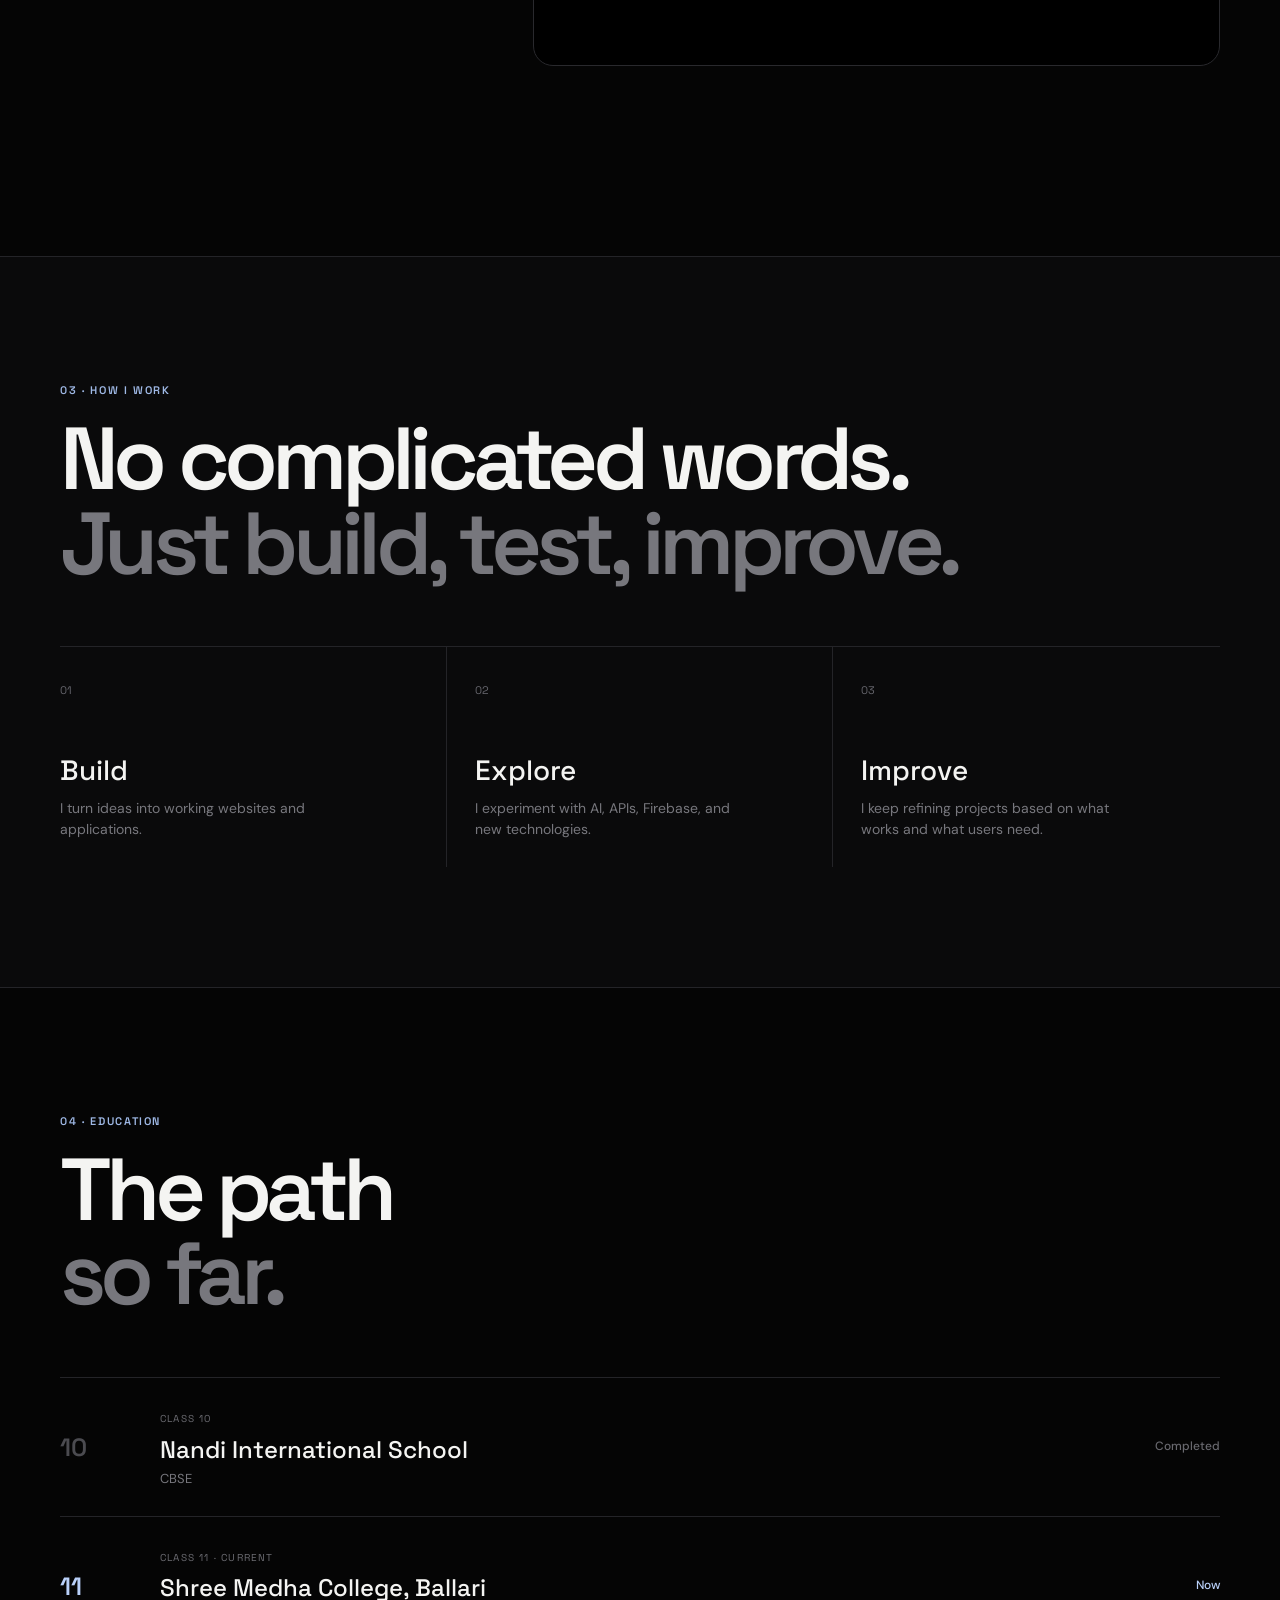
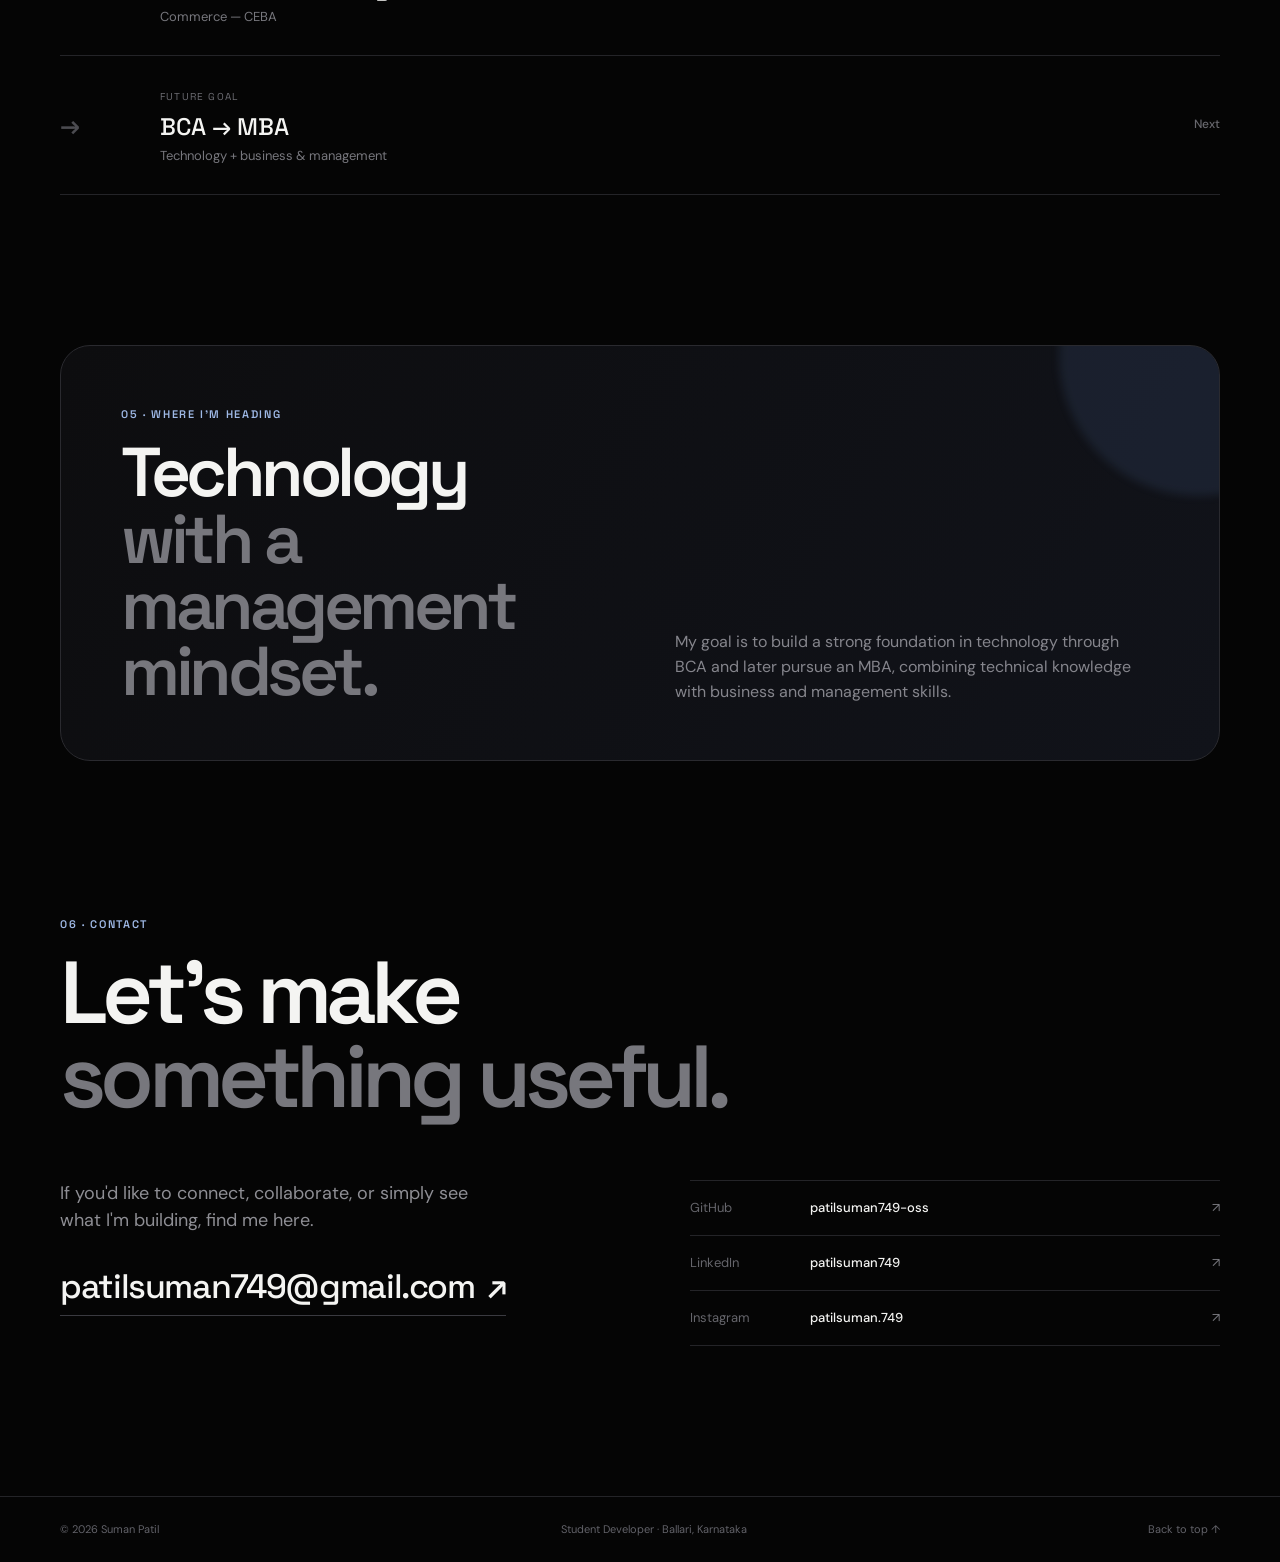
==== commit 9e6ce579: "Update index.html" ====
--- a/index.html
+++ b/index.html
@@ -3,223 +3,1099 @@
 <head>
   <meta charset="UTF-8">
   <meta name="viewport" content="width=device-width, initial-scale=1.0">
-  <meta name="description" content="Suman Patil — student developer building websites, exploring AI, and turning ideas into digital projects.">
+
+  <meta
+    name="description"
+    content="Suman Patil — Student Developer and Web Developer from Ballari, Karnataka."
+  >
+
+  <meta name="author" content="Suman Patil">
+  <meta name="theme-color" content="#050505">
+
+  <meta property="og:title" content="Suman Patil — Student Developer">
+  <meta
+    property="og:description"
+    content="Student developer portfolio featuring web development, AI and digital projects."
+  >
+  <meta property="og:type" content="website">
+
   <title>Suman Patil — Student Developer</title>
+
   <link rel="preconnect" href="https://fonts.googleapis.com">
   <link rel="preconnect" href="https://fonts.gstatic.com" crossorigin>
-  <link href="https://fonts.googleapis.com/css2?family=DM+Sans:wght@400;500;600;700&family=Space+Grotesk:wght@400;500;600;700&display=swap" rel="stylesheet">
+
+  <link
+    href="https://fonts.googleapis.com/css2?family=DM+Sans:wght@400;500;600;700&family=Space+Grotesk:wght@400;500;600;700&display=swap"
+    rel="stylesheet"
+  >
+
   <link rel="stylesheet" href="style.css">
 </head>
+
 <body>
-  <div class="progress"></div>
+
+  <!-- Accessibility -->
+  <a class="skip-link" href="#main-content">
+    Skip to content
+  </a>
+
+  <!-- Animation elements -->
+  <div class="progress" aria-hidden="true"></div>
   <div class="noise" aria-hidden="true"></div>
   <div class="cursor-orb" aria-hidden="true"></div>
 
+  <!-- ================= HEADER ================= -->
+
   <header class="header">
+
     <nav class="nav shell">
-      <a href="#home" class="logo" aria-label="Suman Patil home">
-        <span class="logo-box">SP</span>
-        <span>Suman Patil</span>
+
+      <a href="#home" class="logo" aria-label="Suman Patil Home">
+
+        <span class="logo-box">
+          SP
+        </span>
+
+        <span>
+          Suman Patil
+        </span>
+
       </a>
 
+
       <div class="nav-links">
-        <a class="active" href="#home">Home</a>
-        <a href="#about">About</a>
-        <a href="#projects">Projects</a>
-        <a href="#education">Education</a>
-        <a href="#contact">Contact</a>
-      </div>
-
-      <a class="nav-cta" href="#contact">Let's connect <span>↗</span></a>
-      <button class="menu" aria-label="Toggle navigation" aria-expanded="false">☰</button>
+
+        <a class="active" href="#home">
+          Home
+        </a>
+
+        <a href="#about">
+          About
+        </a>
+
+        <a href="#projects">
+          Projects
+        </a>
+
+        <a href="#education">
+          Education
+        </a>
+
+        <a href="#contact">
+          Contact
+        </a>
+
+      </div>
+
+
+      <a class="nav-cta" href="#contact">
+        Let's connect
+        <span>↗</span>
+      </a>
+
+
+      <button
+        class="menu"
+        aria-label="Toggle navigation"
+        aria-expanded="false"
+      >
+        ☰
+      </button>
+
     </nav>
+
   </header>
 
-  <main id="home">
-    <section class="hero shell section-pad">
+
+  <!-- ================= MAIN ================= -->
+
+  <main id="main-content">
+
+
+    <!-- ================= HERO ================= -->
+
+    <section
+      id="home"
+      class="hero shell section-pad"
+    >
+
       <div class="hero-top reveal">
-        <span class="kicker">STUDENT DEVELOPER · BALLARI, INDIA</span>
-        <span class="hero-note">Class 11 · Commerce — CEBA</span>
-      </div>
+
+        <span class="kicker">
+          STUDENT DEVELOPER · BALLARI, INDIA
+        </span>
+
+        <span class="hero-note">
+          Class 11 · Commerce — CEBA
+        </span>
+
+      </div>
+
 
       <div class="hero-grid">
+
+
+        <!-- HERO TEXT -->
+
         <div class="hero-copy">
-          <p class="mini-line reveal">WEB DEVELOPMENT + AI + DIGITAL PROJECTS</p>
+
+          <p class="mini-line reveal">
+            WEB DEVELOPMENT + AI + DIGITAL PROJECTS
+          </p>
+
+
           <h1 class="hero-title reveal">
-            Building ideas<br>
-            <span>into digital reality.</span>
+
+            Building ideas
+            <br>
+
+            <span>
+              into digital reality.
+            </span>
+
           </h1>
-          <p class="hero-sub reveal">Hi, I'm Suman — a student developer who enjoys building websites, exploring AI, and turning practical ideas into projects people can use.</p>
+
+
+          <p class="hero-sub reveal">
+
+            Hi, I'm Suman — a student developer who enjoys
+            building websites, exploring AI, and turning
+            practical ideas into projects people can use.
+
+          </p>
+
 
           <div class="hero-actions reveal">
-            <a href="#projects" class="button primary magnetic">Explore my work <span>↓</span></a>
-            <a href="#contact" class="button ghost magnetic">Get in touch <span>↗</span></a>
-          </div>
+
+            <a
+              href="#projects"
+              class="button primary magnetic"
+            >
+              Explore my work
+              <span>↓</span>
+            </a>
+
+
+            <a
+              href="#contact"
+              class="button ghost magnetic"
+            >
+              Get in touch
+              <span>↗</span>
+            </a>
+
+          </div>
+
         </div>
 
+
+        <!-- PROFILE IMAGE -->
+
         <div class="hero-portrait reveal">
+
           <div class="portrait-card">
-            <img src="assets/profile.webp" alt="Suman Patil">
+
+            <!-- IMPORTANT:
+                 profile.webp is in the SAME folder
+                 as index.html
+            -->
+
+            <img
+              src="profile.webp"
+              alt="Suman Patil"
+            >
+
             <div class="portrait-label">
+
               <span class="status"></span>
+
               Student Developer
+
             </div>
-          </div>
-          <span class="portrait-index">01 / 06</span>
+
+          </div>
+
+
+          <span class="portrait-index">
+            01 / 06
+          </span>
+
         </div>
-      </div>
-
-      <div class="scroll-cue reveal"><span>Scroll to explore</span><i></i></div>
+
+      </div>
+
+
+      <div class="scroll-cue reveal">
+
+        <span>
+          Scroll to explore
+        </span>
+
+        <i></i>
+
+      </div>
+
     </section>
 
-    <div class="ticker" aria-label="Areas of interest">
+
+
+    <!-- ================= TICKER ================= -->
+
+    <section
+      class="ticker"
+      aria-label="Areas of interest"
+    >
+
       <div class="ticker-track">
-        <span>WEB DEVELOPMENT</span><b>✦</b>
-        <span>ARTIFICIAL INTELLIGENCE</span><b>✦</b>
-        <span>FIREBASE</span><b>✦</b>
-        <span>API INTEGRATION</span><b>✦</b>
-        <span>RESPONSIVE DESIGN</span><b>✦</b>
-        <span>WEB APPS</span><b>✦</b>
-        <span>WEB DEVELOPMENT</span><b>✦</b>
-        <span>ARTIFICIAL INTELLIGENCE</span><b>✦</b>
-        <span>FIREBASE</span><b>✦</b>
-        <span>API INTEGRATION</span><b>✦</b>
-        <span>RESPONSIVE DESIGN</span><b>✦</b>
-        <span>WEB APPS</span><b>✦</b>
-      </div>
+
+        <span>WEB DEVELOPMENT</span>
+        <b>✦</b>
+
+        <span>ARTIFICIAL INTELLIGENCE</span>
+        <b>✦</b>
+
+        <span>FIREBASE</span>
+        <b>✦</b>
+
+        <span>API INTEGRATION</span>
+        <b>✦</b>
+
+        <span>RESPONSIVE DESIGN</span>
+        <b>✦</b>
+
+        <span>WEB APPS</span>
+        <b>✦</b>
+
+
+        <span>WEB DEVELOPMENT</span>
+        <b>✦</b>
+
+        <span>ARTIFICIAL INTELLIGENCE</span>
+        <b>✦</b>
+
+        <span>FIREBASE</span>
+        <b>✦</b>
+
+        <span>API INTEGRATION</span>
+        <b>✦</b>
+
+        <span>RESPONSIVE DESIGN</span>
+        <b>✦</b>
+
+        <span>WEB APPS</span>
+        <b>✦</b>
+
+      </div>
+
+    </section>
+
+
+
+    <!-- ================= ABOUT ================= -->
+
+    <section
+      id="about"
+      class="shell section-pad about"
+    >
+
+      <div class="section-head reveal">
+
+        <span class="kicker">
+          01 · ABOUT
+        </span>
+
+        <h2>
+          Learning by building
+          <br>
+          <em>real things.</em>
+        </h2>
+
+      </div>
+
+
+      <div class="about-grid">
+
+
+        <div class="about-lead reveal">
+
+          <span class="big-number">
+            02
+          </span>
+
+
+          <p>
+
+            I am currently studying
+            <strong>
+              Class 11 Commerce (CEBA)
+            </strong>
+            at Shree Medha College in Ballari,
+            Karnataka.
+
+          </p>
+
+
+          <p>
+
+            I completed Class 10 at Nandi International
+            School under CBSE. I am interested in
+            technology, web development, artificial
+            intelligence, and practical digital products.
+
+          </p>
+
+        </div>
+
+
+        <div class="about-side reveal">
+
+
+          <div class="about-row">
+
+            <span>
+              Currently
+            </span>
+
+            <strong>
+              Class 11 Commerce — CEBA
+            </strong>
+
+          </div>
+
+
+          <div class="about-row">
+
+            <span>
+              College
+            </span>
+
+            <strong>
+              Shree Medha College, Ballari
+            </strong>
+
+          </div>
+
+
+          <div class="about-row">
+
+            <span>
+              Completed
+            </span>
+
+            <strong>
+              Class 10 · Nandi International School · CBSE
+            </strong>
+
+          </div>
+
+
+          <div class="about-row">
+
+            <span>
+              Goal
+            </span>
+
+            <strong>
+              BCA → MBA
+            </strong>
+
+          </div>
+
+        </div>
+
+      </div>
+
+    </section>
+
+
+
+    <!-- ================= SKILLS ================= -->
+
+    <section
+      class="skills-strip shell"
+      aria-label="Skills and technologies"
+    >
+
+      <div class="skill-title">
+
+        <span class="kicker">
+          TOOLS & AREAS
+        </span>
+
+        <span>
+          Things I work with
+        </span>
+
+      </div>
+
+
+      <div class="skill-chips">
+
+        <span>HTML</span>
+
+        <span>CSS</span>
+
+        <span>JavaScript</span>
+
+        <span>Firebase</span>
+
+        <span>GitHub</span>
+
+        <span>API Integration</span>
+
+        <span>Artificial Intelligence</span>
+
+        <span>Responsive Design</span>
+
+        <span>Android / Web Apps</span>
+
+      </div>
+
+    </section>
+
+
+
+    <!-- ================= PROJECTS ================= -->
+
+    <section
+      id="projects"
+      class="shell section-pad projects"
+    >
+
+
+      <div class="section-head split reveal">
+
+        <div>
+
+          <span class="kicker">
+            02 · SELECTED PROJECTS
+          </span>
+
+          <h2>
+
+            Things I've
+            <br>
+
+            <em>built.</em>
+
+          </h2>
+
+        </div>
+
+
+        <p>
+
+          Two projects that show the kind
+          of digital experiences I like creating.
+
+        </p>
+
+      </div>
+
+
+
+      <div class="project-list">
+
+
+        <!-- FLOP CORN -->
+
+        <article class="project reveal">
+
+          <div class="project-top">
+
+            <span>
+              01
+            </span>
+
+            <span>
+              WEB DEVELOPMENT
+            </span>
+
+          </div>
+
+
+          <div class="project-main">
+
+
+            <div class="project-art flop">
+
+              <!-- IMPORTANT:
+                   Image is in repository root
+              -->
+
+              <img
+                src="flopcorn.jpeg"
+                alt="FLOP CORN movie review website"
+              >
+
+            </div>
+
+
+            <div class="project-info">
+
+              <p class="project-type">
+                MOVIE REVIEW WEBSITE
+              </p>
+
+
+              <h3>
+                FLOP CORN 🍿
+              </h3>
+
+
+              <p>
+
+                A modern movie platform where users
+                can explore movies, read information,
+                share reviews, and discover movies.
+
+              </p>
+
+
+              <div class="project-tech">
+
+                <span>HTML</span>
+                <span>CSS</span>
+                <span>JavaScript</span>
+                <span>Firebase</span>
+                <span>API</span>
+
+              </div>
+
+
+              <a
+                class="text-link"
+                href="https://flopcorn.in/"
+                target="_blank"
+                rel="noopener noreferrer"
+                aria-label="Visit FLOP CORN website"
+              >
+
+                Visit website
+
+                <span>
+                  ↗
+                </span>
+
+              </a>
+
+            </div>
+
+          </div>
+
+        </article>
+
+
+
+        <!-- PRAGYA AI -->
+
+        <article class="project reveal">
+
+          <div class="project-top">
+
+            <span>
+              02
+            </span>
+
+            <span>
+              ARTIFICIAL INTELLIGENCE
+            </span>
+
+          </div>
+
+
+          <div class="project-main reverse">
+
+
+            <div class="project-art pragya">
+
+              <!-- IMPORTANT:
+                   Image is in repository root
+              -->
+
+              <img
+                src="pragya.png"
+                alt="PRAGYA AI"
+              >
+
+            </div>
+
+
+            <div class="project-info">
+
+              <p class="project-type">
+                AI PROJECT
+              </p>
+
+
+              <h3>
+                PRAGYA AI 🤖
+              </h3>
+
+
+              <p>
+
+                An AI-focused project designed to
+                explore artificial intelligence and
+                intelligent digital experiences.
+
+              </p>
+
+
+              <div class="project-tech">
+
+                <span>AI</span>
+                <span>Web</span>
+                <span>JavaScript</span>
+
+              </div>
+
+
+              <a
+                class="text-link"
+                href="#contact"
+              >
+
+                View project
+
+                <span>
+                  →
+                </span>
+
+              </a>
+
+            </div>
+
+          </div>
+
+        </article>
+
+      </div>
+
+    </section>
+
+
+
+    <!-- ================= HOW I WORK ================= -->
+
+    <section class="principles">
+
+      <div class="shell section-pad">
+
+
+        <div class="section-head reveal">
+
+          <span class="kicker">
+            03 · HOW I WORK
+          </span>
+
+          <h2>
+
+            No complicated words.
+            <br>
+
+            <em>
+              Just build, test, improve.
+            </em>
+
+          </h2>
+
+        </div>
+
+
+        <div class="principle-grid">
+
+
+          <article class="principle reveal">
+
+            <span>
+              01
+            </span>
+
+            <h3>
+              Build
+            </h3>
+
+            <p>
+              I turn ideas into working websites
+              and applications.
+            </p>
+
+          </article>
+
+
+          <article class="principle reveal">
+
+            <span>
+              02
+            </span>
+
+            <h3>
+              Explore
+            </h3>
+
+            <p>
+              I experiment with AI, APIs,
+              Firebase, and new technologies.
+            </p>
+
+          </article>
+
+
+          <article class="principle reveal">
+
+            <span>
+              03
+            </span>
+
+            <h3>
+              Improve
+            </h3>
+
+            <p>
+              I keep refining projects based on
+              what works and what users need.
+            </p>
+
+          </article>
+
+
+        </div>
+
+      </div>
+
+    </section>
+
+
+
+    <!-- ================= EDUCATION ================= -->
+
+    <section
+      id="education"
+      class="shell section-pad education"
+    >
+
+
+      <div class="section-head reveal">
+
+        <span class="kicker">
+          04 · EDUCATION
+        </span>
+
+        <h2>
+
+          The path
+          <br>
+
+          <em>
+            so far.
+          </em>
+
+        </h2>
+
+      </div>
+
+
+      <div class="edu-list">
+
+
+        <div class="edu-item reveal">
+
+          <span>
+            10
+          </span>
+
+          <div>
+
+            <small>
+              CLASS 10
+            </small>
+
+            <h3>
+              Nandi International School
+            </h3>
+
+            <p>
+              CBSE
+            </p>
+
+          </div>
+
+          <strong>
+            Completed
+          </strong>
+
+        </div>
+
+
+
+        <div class="edu-item current reveal">
+
+          <span>
+            11
+          </span>
+
+          <div>
+
+            <small>
+              CLASS 11 · CURRENT
+            </small>
+
+            <h3>
+              Shree Medha College, Ballari
+            </h3>
+
+            <p>
+              Commerce — CEBA
+            </p>
+
+          </div>
+
+          <strong>
+            Now
+          </strong>
+
+        </div>
+
+
+
+        <div class="edu-item reveal">
+
+          <span>
+            →
+          </span>
+
+          <div>
+
+            <small>
+              FUTURE GOAL
+            </small>
+
+            <h3>
+              BCA → MBA
+            </h3>
+
+            <p>
+              Technology + business & management
+            </p>
+
+          </div>
+
+          <strong>
+            Next
+          </strong>
+
+        </div>
+
+      </div>
+
+    </section>
+
+
+
+    <!-- ================= GOAL ================= -->
+
+    <section class="goal shell reveal">
+
+
+      <div>
+
+        <span class="kicker">
+          05 · WHERE I'M HEADING
+        </span>
+
+
+        <h2>
+
+          Technology
+          <br>
+
+          <em>
+            with a management mindset.
+          </em>
+
+        </h2>
+
+      </div>
+
+
+      <p>
+
+        My goal is to build a strong foundation
+        in technology through BCA and later pursue
+        an MBA, combining technical knowledge with
+        business and management skills.
+
+      </p>
+
+    </section>
+
+
+
+    <!-- ================= CONTACT ================= -->
+
+    <section
+      id="contact"
+      class="shell section-pad contact"
+    >
+
+
+      <div class="section-head reveal">
+
+        <span class="kicker">
+          06 · CONTACT
+        </span>
+
+        <h2>
+
+          Let's make
+          <br>
+
+          <em>
+            something useful.
+          </em>
+
+        </h2>
+
+      </div>
+
+
+      <div class="contact-layout">
+
+
+        <div class="contact-intro reveal">
+
+          <p>
+
+            If you'd like to connect,
+            collaborate, or simply see
+            what I'm building, find me here.
+
+          </p>
+
+
+          <a
+            class="email-link"
+            href="mailto:patilsuman749@gmail.com"
+          >
+
+            patilsuman749@gmail.com
+
+            <span>
+              ↗
+            </span>
+
+          </a>
+
+        </div>
+
+
+
+        <div class="socials reveal">
+
+
+          <a
+            href="https://github.com/patilsuman749-oss"
+            target="_blank"
+            rel="noopener noreferrer"
+          >
+
+            <span>
+              GitHub
+            </span>
+
+            <strong>
+              patilsuman749-oss
+            </strong>
+
+            <i>
+              ↗
+            </i>
+
+          </a>
+
+
+
+          <a
+            href="https://www.linkedin.com/in/patilsuman749"
+            target="_blank"
+            rel="noopener noreferrer"
+          >
+
+            <span>
+              LinkedIn
+            </span>
+
+            <strong>
+              patilsuman749
+            </strong>
+
+            <i>
+              ↗
+            </i>
+
+          </a>
+
+
+
+          <a
+            href="https://instagram.com/patilsuman.749"
+            target="_blank"
+            rel="noopener noreferrer"
+          >
+
+            <span>
+              Instagram
+            </span>
+
+            <strong>
+              patilsuman.749
+            </strong>
+
+            <i>
+              ↗
+            </i>
+
+          </a>
+
+
+        </div>
+
+      </div>
+
+    </section>
+
+  </main>
+
+
+
+  <!-- ================= FOOTER ================= -->
+
+  <footer class="footer">
+
+    <div class="shell">
+
+      <span>
+        © <span id="year"></span> Suman Patil
+      </span>
+
+      <span>
+        Student Developer · Ballari, Karnataka
+      </span>
+
+      <a
+        class="top-link"
+        href="#home"
+      >
+        Back to top ↑
+      </a>
+
     </div>
 
-    <section id="about" class="shell section-pad about">
-      <div class="section-head reveal">
-        <span class="kicker">01 · ABOUT</span>
-        <h2>Learning by building<br><em>real things.</em></h2>
-      </div>
-
-      <div class="about-grid">
-        <div class="about-lead reveal">
-          <span class="big-number">02</span>
-          <p>I am currently studying <strong>Class 11 Commerce (CEBA)</strong> at Shree Medha College in Ballari, Karnataka.</p>
-          <p>I completed Class 10 at Nandi International School under CBSE. I am interested in technology, web development, artificial intelligence, and practical digital products.</p>
-        </div>
-
-        <div class="about-side reveal">
-          <div class="about-row"><span>Currently</span><strong>Class 11 Commerce — CEBA</strong></div>
-          <div class="about-row"><span>College</span><strong>Shree Medha College, Ballari</strong></div>
-          <div class="about-row"><span>Completed</span><strong>Class 10 · Nandi International School · CBSE</strong></div>
-          <div class="about-row"><span>Goal</span><strong>BCA → MBA</strong></div>
-        </div>
-      </div>
-    </section>
-
-    <section id="projects" class="shell section-pad projects">
-      <div class="section-head split reveal">
-        <div>
-          <span class="kicker">02 · SELECTED PROJECTS</span>
-          <h2>Things I've<br><em>built.</em></h2>
-        </div>
-        <p>Two projects that show the kind of digital experiences I like creating.</p>
-      </div>
-
-      <div class="project-list">
-        <article class="project reveal">
-          <div class="project-top">
-            <span>01</span>
-            <span>WEB DEVELOPMENT</span>
-          </div>
-          <div class="project-main">
-            <div class="project-art flop">
-              <img src="assets/flopcorn.jpeg" alt="FLOP CORN">
-            </div>
-            <div class="project-info">
-              <p class="project-type">MOVIE REVIEW WEBSITE</p>
-              <h3>FLOP CORN 🍿</h3>
-              <p>A modern movie platform where users can explore movies, read information, share reviews, and discover movies.</p>
-              <a class="text-link" href="https://flopcorn.in/" target="_blank" rel="noopener noreferrer">Visit website <span>↗</span></a>
-            </div>
-          </div>
-        </article>
-
-        <article class="project reveal">
-          <div class="project-top">
-            <span>02</span>
-            <span>ARTIFICIAL INTELLIGENCE</span>
-          </div>
-          <div class="project-main reverse">
-            <div class="project-art pragya">
-              <img src="assets/pragya.png" alt="PRAGYA AI">
-            </div>
-            <div class="project-info">
-              <p class="project-type">AI PROJECT</p>
-              <h3>PRAGYA AI 🤖</h3>
-              <p>An AI-focused project designed to explore artificial intelligence and intelligent digital experiences.</p>
-              <a class="text-link" href="#contact">View project <span>→</span></a>
-            </div>
-          </div>
-        </article>
-      </div>
-    </section>
-
-    <section class="principles">
-      <div class="shell section-pad">
-        <div class="section-head reveal">
-          <span class="kicker">03 · HOW I WORK</span>
-          <h2>No complicated words.<br><em>Just build, test, improve.</em></h2>
-        </div>
-        <div class="principle-grid">
-          <article class="principle reveal"><span>01</span><h3>Build</h3><p>I turn ideas into working websites and applications.</p></article>
-          <article class="principle reveal"><span>02</span><h3>Explore</h3><p>I experiment with AI, APIs, Firebase, and new technologies.</p></article>
-          <article class="principle reveal"><span>03</span><h3>Improve</h3><p>I keep refining projects based on what works and what users need.</p></article>
-        </div>
-      </div>
-    </section>
-
-    <section id="education" class="shell section-pad education">
-      <div class="section-head reveal">
-        <span class="kicker">04 · EDUCATION</span>
-        <h2>The path<br><em>so far.</em></h2>
-      </div>
-      <div class="edu-list">
-        <div class="edu-item reveal"><span>10</span><div><small>CLASS 10</small><h3>Nandi International School</h3><p>CBSE</p></div><strong>Completed</strong></div>
-        <div class="edu-item current reveal"><span>11</span><div><small>CLASS 11 · CURRENT</small><h3>Shree Medha College, Ballari</h3><p>Commerce — CEBA</p></div><strong>Now</strong></div>
-        <div class="edu-item reveal"><span>→</span><div><small>FUTURE GOAL</small><h3>BCA → MBA</h3><p>Technology + business &amp; management</p></div><strong>Next</strong></div>
-      </div>
-    </section>
-
-    <section class="goal shell reveal">
-      <div>
-        <span class="kicker">05 · WHERE I'M HEADING</span>
-        <h2>Technology<br><em>with a management mindset.</em></h2>
-      </div>
-      <p>My goal is to build a strong foundation in technology through BCA and later pursue an MBA, combining technical knowledge with business and management skills.</p>
-    </section>
-
-    <section id="contact" class="shell section-pad contact">
-      <div class="section-head reveal">
-        <span class="kicker">06 · CONTACT</span>
-        <h2>Let's make<br><em>something useful.</em></h2>
-      </div>
-
-      <div class="contact-layout">
-        <div class="contact-intro reveal">
-          <p>If you'd like to connect, collaborate, or simply see what I'm building, find me here.</p>
-          <a class="email-link" href="mailto:patilsuman749@gmail.com">patilsuman749@gmail.com <span>↗</span></a>
-        </div>
-        <div class="socials reveal">
-          <a href="https://github.com/patilsuman749-oss" target="_blank" rel="noopener"><span>GitHub</span><strong>patilsuman749-oss</strong><i>↗</i></a>
-          <a href="https://www.linkedin.com/in/patilsuman749" target="_blank" rel="noopener"><span>LinkedIn</span><strong>patilsuman749</strong><i>↗</i></a>
-          <a href="https://instagram.com/patilsuman.749" target="_blank" rel="noopener"><span>Instagram</span><strong>patilsuman.749</strong><i>↗</i></a>
-        </div>
-      </div>
-    </section>
-  </main>
-
-  <footer class="footer">
-    <div class="shell">
-      <span>© <span id="year"></span> Suman Patil</span>
-      <span>Student Developer · Ballari, Karnataka</span>
-    </div>
   </footer>
 
+
   <script src="script.js"></script>
+
 </body>
 </html>
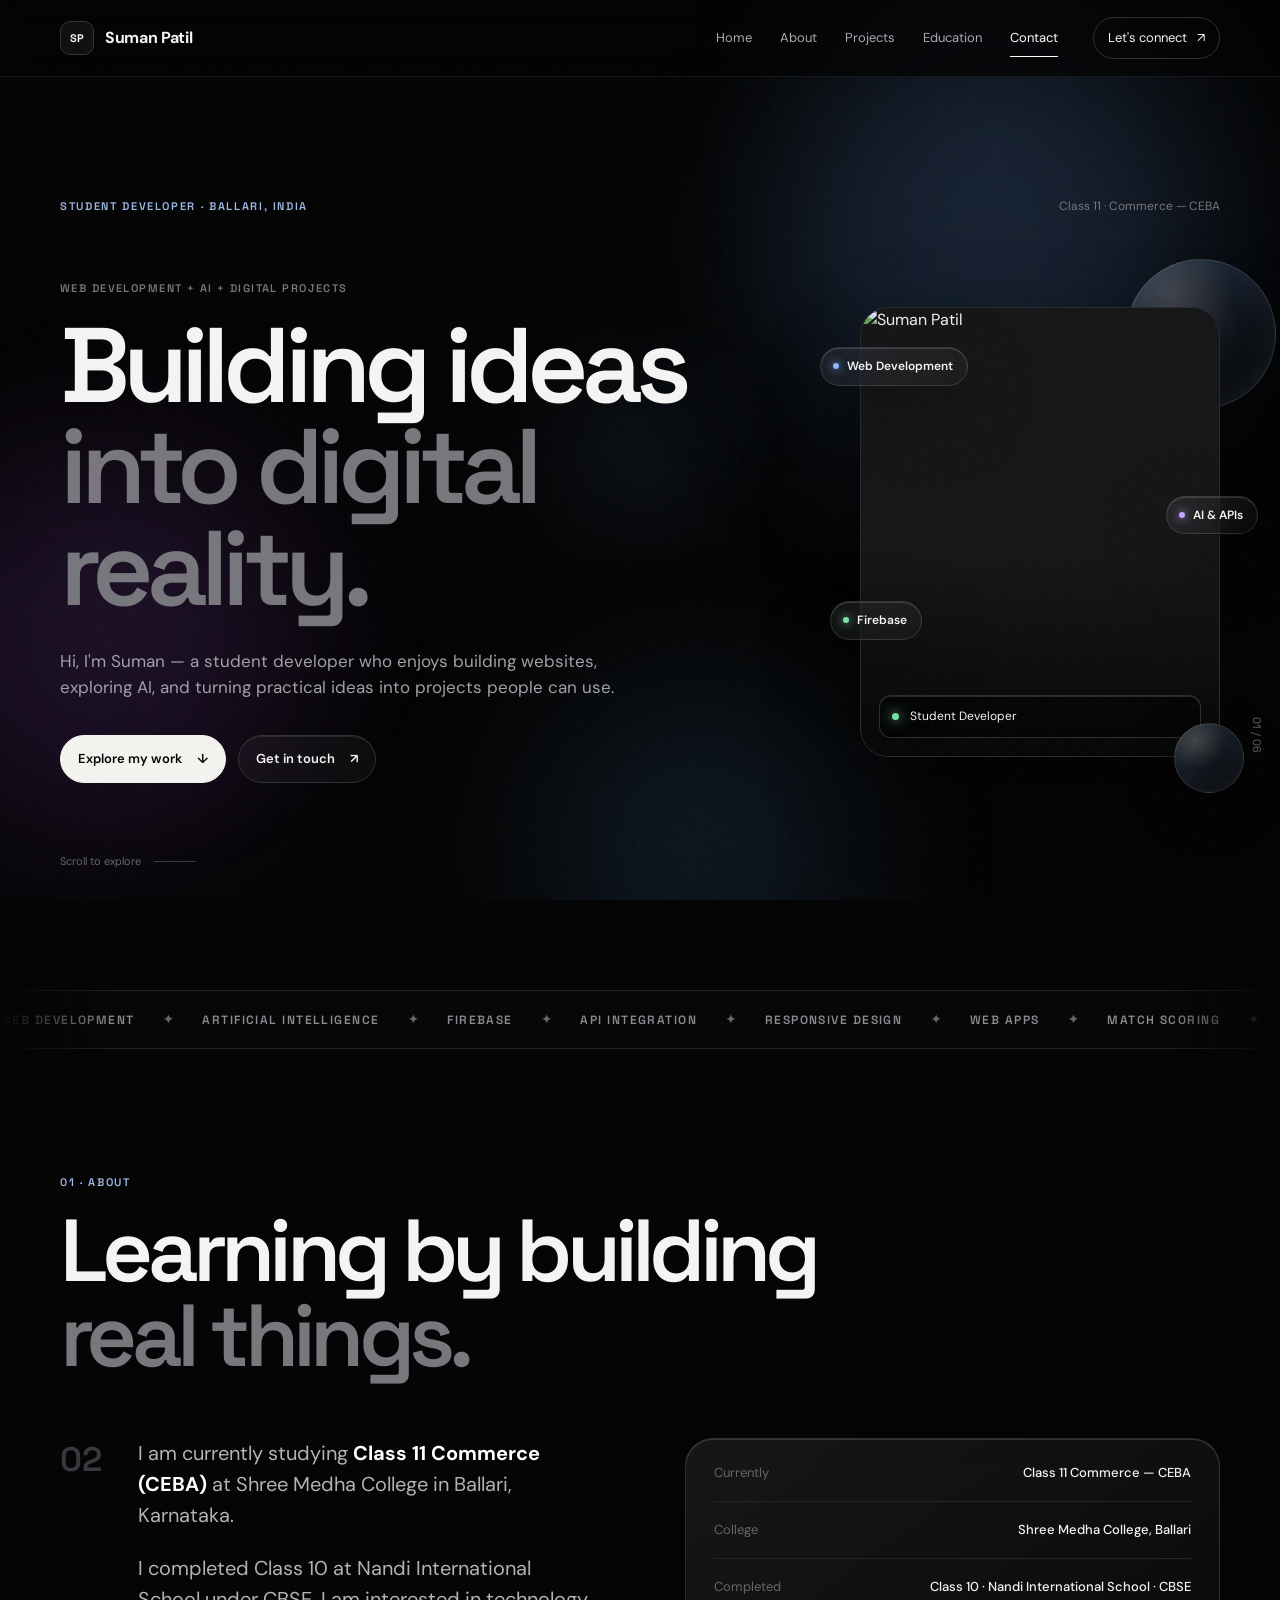
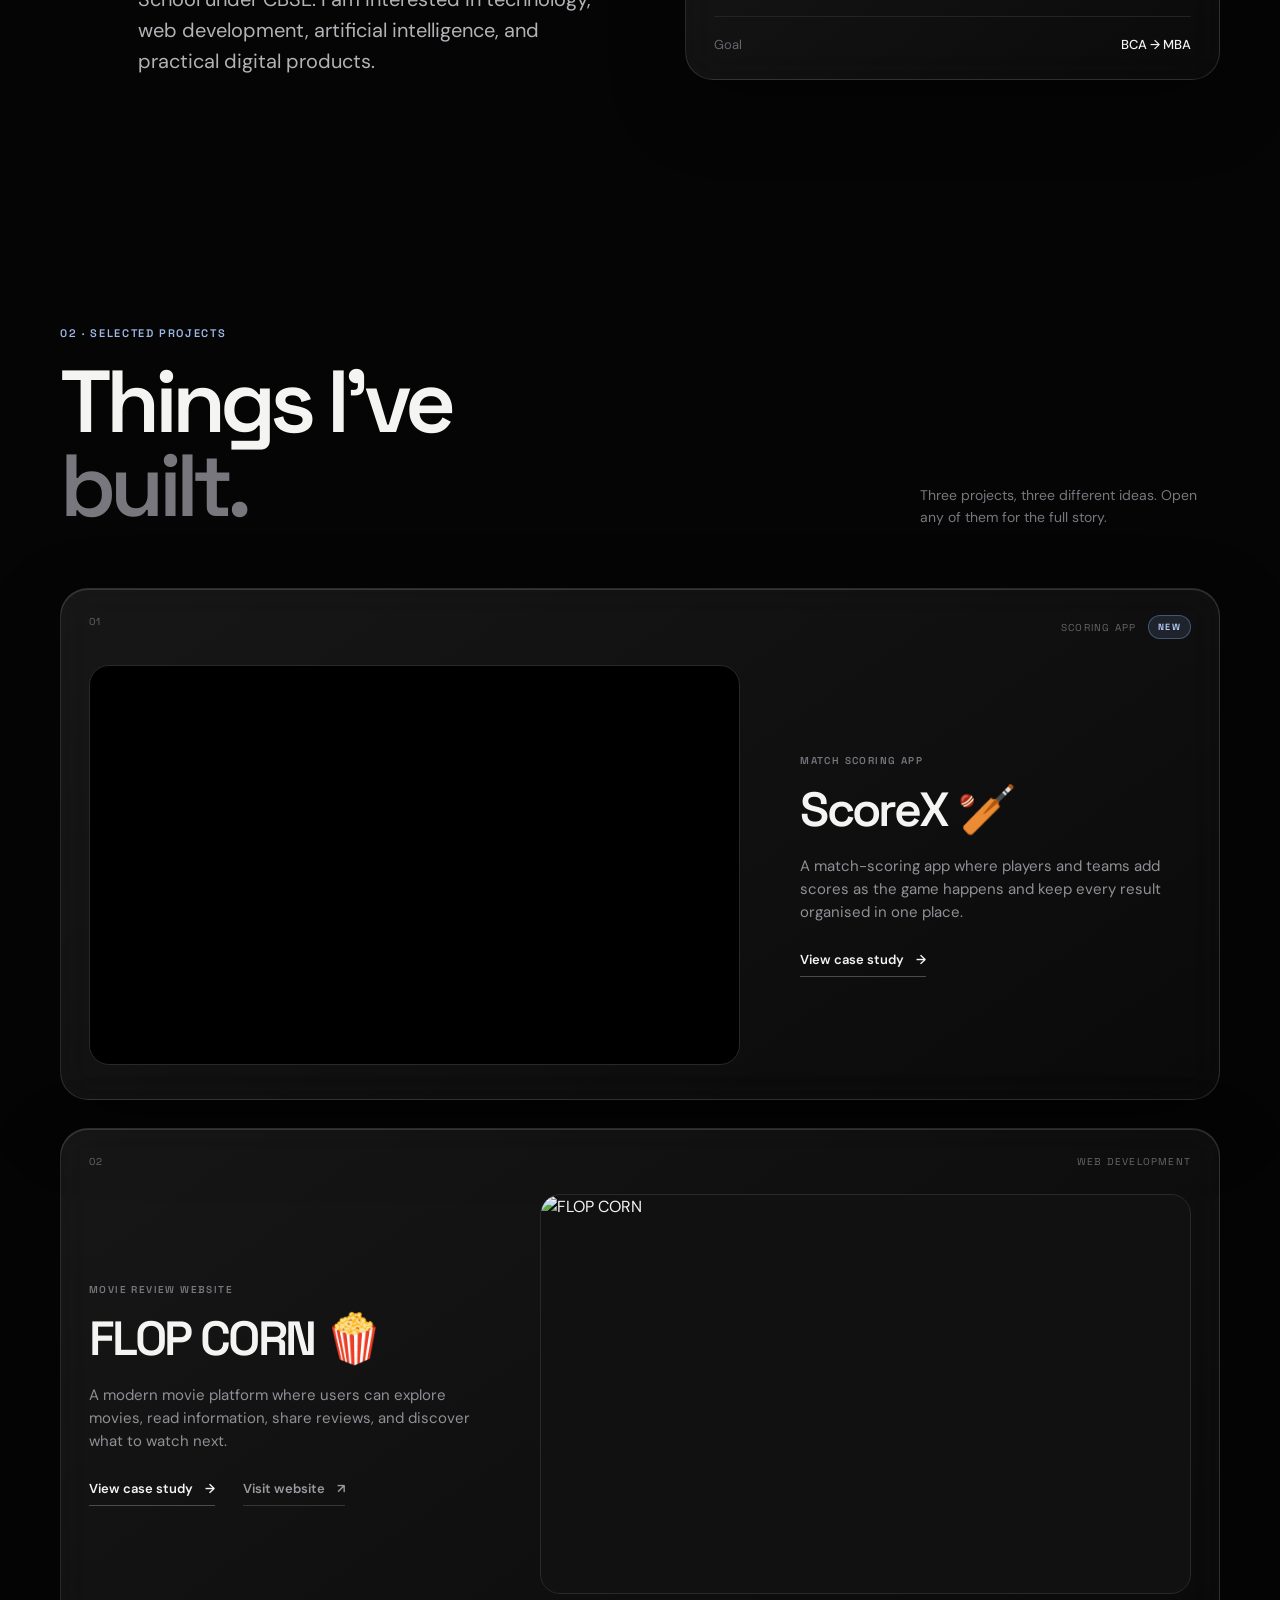
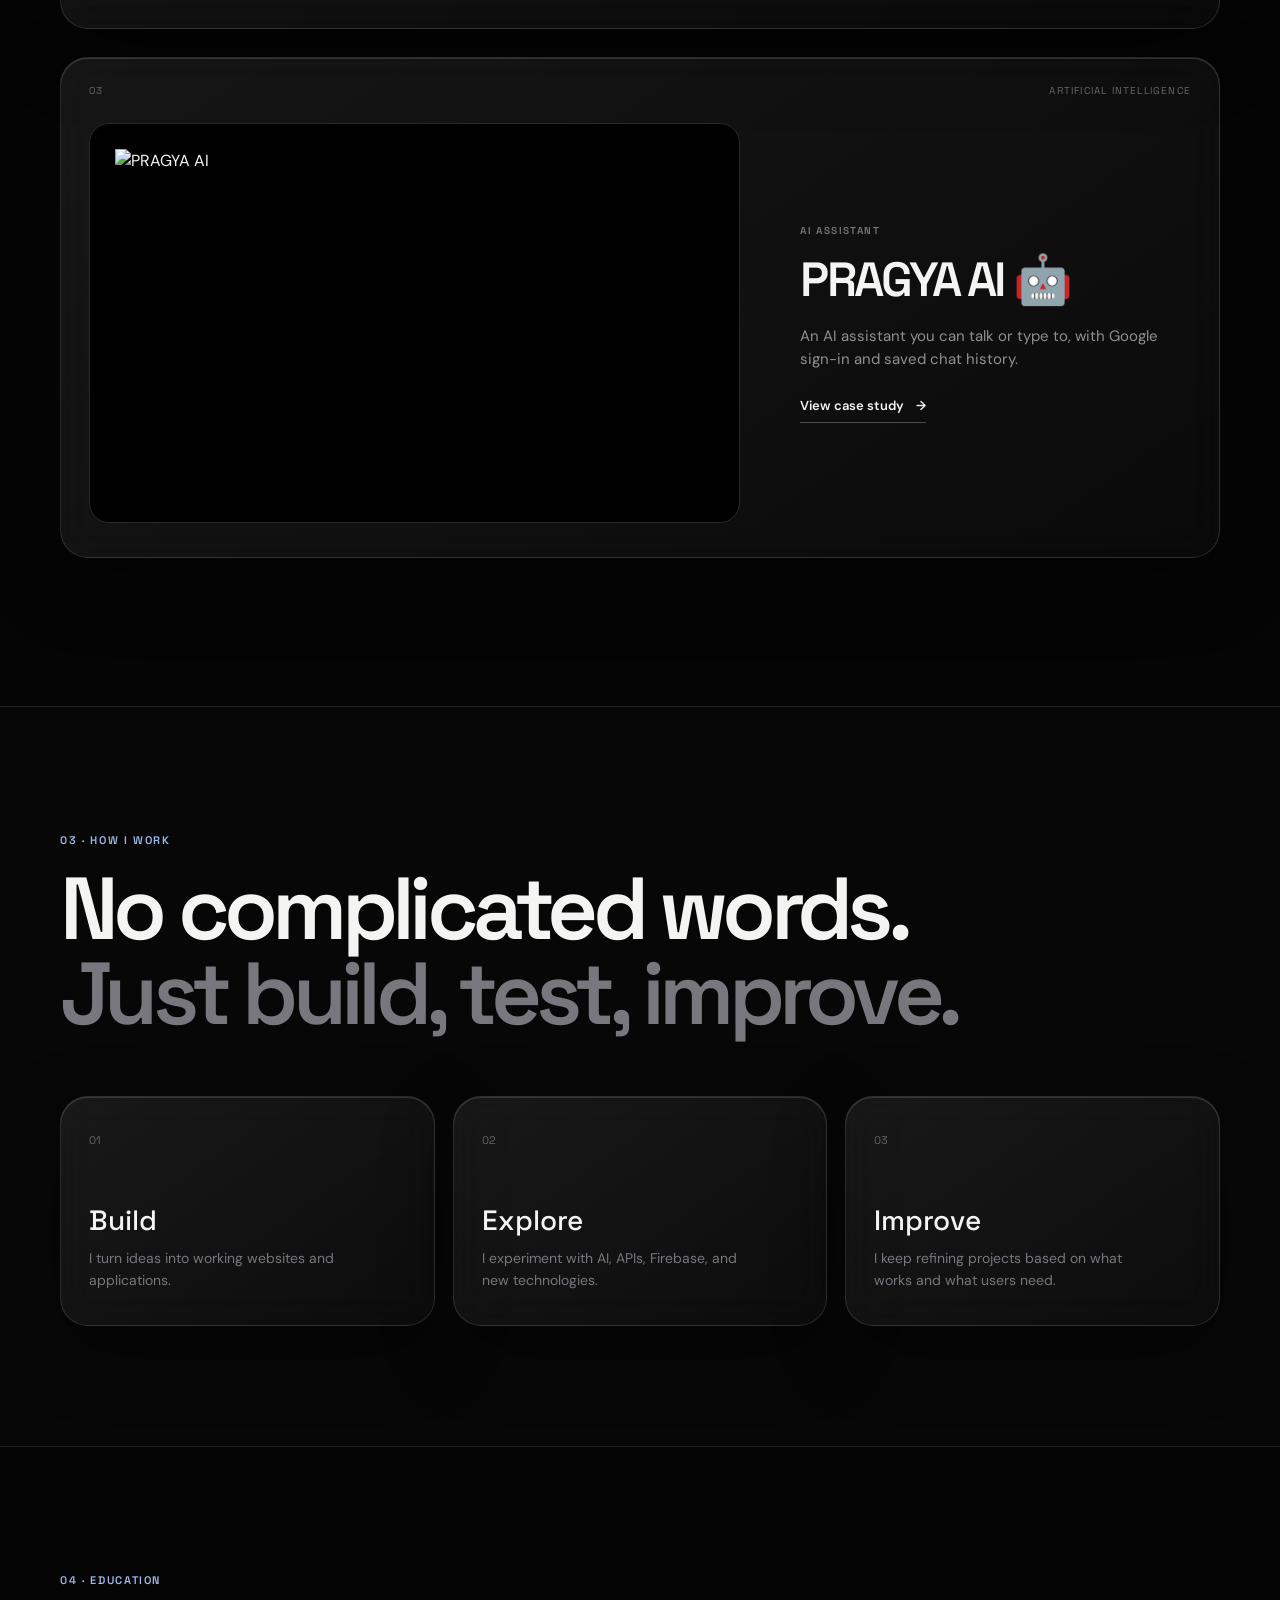
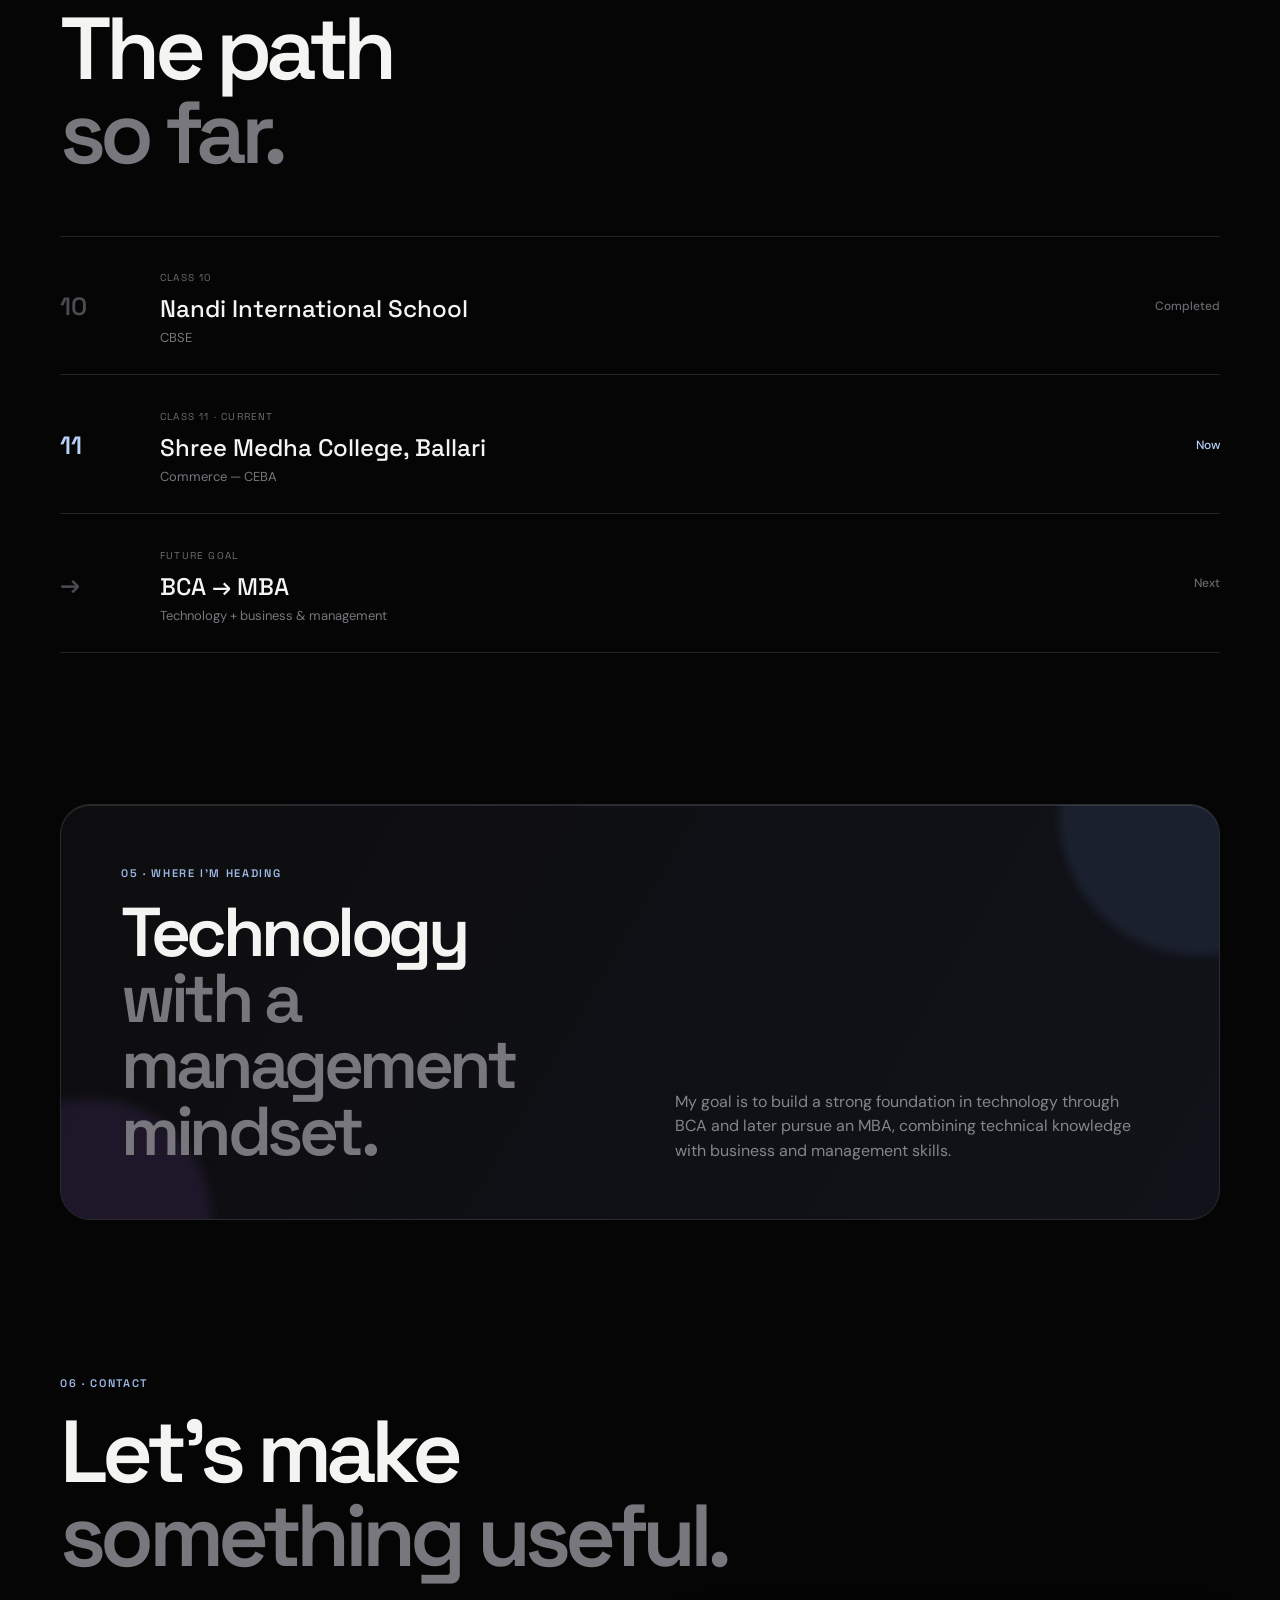
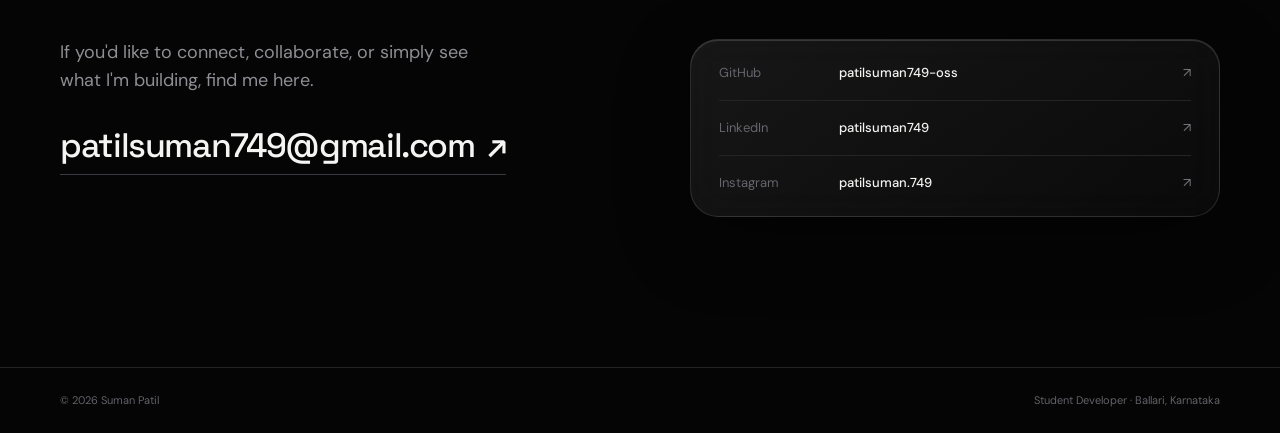
==== commit 82e5724f: "Add files via upload" ====
--- a/index.html
+++ b/index.html
@@ -3,1099 +3,253 @@
 <head>
   <meta charset="UTF-8">
   <meta name="viewport" content="width=device-width, initial-scale=1.0">
-
-  <meta
-    name="description"
-    content="Suman Patil — Student Developer and Web Developer from Ballari, Karnataka."
-  >
-
-  <meta name="author" content="Suman Patil">
-  <meta name="theme-color" content="#050505">
-
-  <meta property="og:title" content="Suman Patil — Student Developer">
-  <meta
-    property="og:description"
-    content="Student developer portfolio featuring web development, AI and digital projects."
-  >
-  <meta property="og:type" content="website">
-
+  <meta name="description" content="Suman Patil — student developer building websites, exploring AI, and turning ideas into digital projects.">
   <title>Suman Patil — Student Developer</title>
-
   <link rel="preconnect" href="https://fonts.googleapis.com">
   <link rel="preconnect" href="https://fonts.gstatic.com" crossorigin>
-
-  <link
-    href="https://fonts.googleapis.com/css2?family=DM+Sans:wght@400;500;600;700&family=Space+Grotesk:wght@400;500;600;700&display=swap"
-    rel="stylesheet"
-  >
-
+  <link href="https://fonts.googleapis.com/css2?family=DM+Sans:wght@400;500;600;700&family=Space+Grotesk:wght@400;500;600;700&display=swap" rel="stylesheet">
   <link rel="stylesheet" href="style.css">
 </head>
-
 <body>
-
-  <!-- Accessibility -->
-  <a class="skip-link" href="#main-content">
-    Skip to content
-  </a>
-
-  <!-- Animation elements -->
-  <div class="progress" aria-hidden="true"></div>
+  <div class="page-wipe" aria-hidden="true"></div>
+  <div class="progress"></div>
+  <div class="ambient" aria-hidden="true"><i class="blob b1"></i><i class="blob b2"></i><i class="blob b3"></i></div>
   <div class="noise" aria-hidden="true"></div>
   <div class="cursor-orb" aria-hidden="true"></div>
 
-  <!-- ================= HEADER ================= -->
-
   <header class="header">
-
     <nav class="nav shell">
-
-      <a href="#home" class="logo" aria-label="Suman Patil Home">
-
-        <span class="logo-box">
-          SP
-        </span>
-
-        <span>
-          Suman Patil
-        </span>
-
+      <a href="#home" class="logo" aria-label="Suman Patil home">
+        <span class="logo-box">SP</span>
+        <span>Suman Patil</span>
       </a>
 
-
       <div class="nav-links">
-
-        <a class="active" href="#home">
-          Home
-        </a>
-
-        <a href="#about">
-          About
-        </a>
-
-        <a href="#projects">
-          Projects
-        </a>
-
-        <a href="#education">
-          Education
-        </a>
-
-        <a href="#contact">
-          Contact
-        </a>
-
-      </div>
-
-
-      <a class="nav-cta" href="#contact">
-        Let's connect
-        <span>↗</span>
-      </a>
-
-
-      <button
-        class="menu"
-        aria-label="Toggle navigation"
-        aria-expanded="false"
-      >
-        ☰
-      </button>
-
+        <a class="active" href="#home">Home</a>
+        <a href="#about">About</a>
+        <a href="#projects">Projects</a>
+        <a href="#education">Education</a>
+        <a href="#contact">Contact</a>
+      </div>
+
+      <a class="nav-cta" href="#contact">Let's connect <span>↗</span></a>
+      <button class="menu" aria-label="Toggle navigation" aria-expanded="false">☰</button>
     </nav>
-
   </header>
 
-
-  <!-- ================= MAIN ================= -->
-
-  <main id="main-content">
-
-
-    <!-- ================= HERO ================= -->
-
-    <section
-      id="home"
-      class="hero shell section-pad"
-    >
-
+  <main id="home">
+    <section class="hero shell section-pad">
       <div class="hero-top reveal">
-
-        <span class="kicker">
-          STUDENT DEVELOPER · BALLARI, INDIA
-        </span>
-
-        <span class="hero-note">
-          Class 11 · Commerce — CEBA
-        </span>
-
-      </div>
-
+        <span class="kicker">STUDENT DEVELOPER · BALLARI, INDIA</span>
+        <span class="hero-note">Class 11 · Commerce — CEBA</span>
+      </div>
 
       <div class="hero-grid">
-
-
-        <!-- HERO TEXT -->
-
         <div class="hero-copy">
-
-          <p class="mini-line reveal">
-            WEB DEVELOPMENT + AI + DIGITAL PROJECTS
-          </p>
-
-
-          <h1 class="hero-title reveal">
-
-            Building ideas
-            <br>
-
-            <span>
-              into digital reality.
-            </span>
-
+          <p class="mini-line reveal">WEB DEVELOPMENT + AI + DIGITAL PROJECTS</p>
+          <h1 class="hero-title words">
+            Building ideas<br>
+            <span>into digital reality.</span>
           </h1>
-
-
-          <p class="hero-sub reveal">
-
-            Hi, I'm Suman — a student developer who enjoys
-            building websites, exploring AI, and turning
-            practical ideas into projects people can use.
-
-          </p>
-
+          <p class="hero-sub reveal">Hi, I'm Suman — a student developer who enjoys building websites, exploring AI, and turning practical ideas into projects people can use.</p>
 
           <div class="hero-actions reveal">
-
-            <a
-              href="#projects"
-              class="button primary magnetic"
-            >
-              Explore my work
-              <span>↓</span>
+            <a href="#projects" class="button primary magnetic">Explore my work <span>↓</span></a>
+            <a href="#contact" class="button ghost magnetic">Get in touch <span>↗</span></a>
+          </div>
+        </div>
+
+        <div class="hero-portrait reveal">
+          <span class="glass-orb orb-a" aria-hidden="true"></span>
+          <div class="portrait-card">
+            <img src="assets/profile.webp" alt="Suman Patil">
+            <div class="portrait-label">
+              <span class="status"></span>
+              Student Developer
+            </div>
+          </div>
+          <span class="glass-orb orb-b" aria-hidden="true"></span>
+          <span class="chip glass c1"><i></i>Web Development</span>
+          <span class="chip glass c2"><i></i>AI &amp; APIs</span>
+          <span class="chip glass c3"><i></i>Firebase</span>
+          <span class="portrait-index">01 / 06</span>
+        </div>
+      </div>
+
+      <div class="scroll-cue reveal"><span>Scroll to explore</span><i></i></div>
+    </section>
+
+    <div class="ticker" aria-label="Areas of interest">
+      <div class="ticker-track">
+        <span>WEB DEVELOPMENT</span><b>✦</b>
+        <span>ARTIFICIAL INTELLIGENCE</span><b>✦</b>
+        <span>FIREBASE</span><b>✦</b>
+        <span>API INTEGRATION</span><b>✦</b>
+        <span>RESPONSIVE DESIGN</span><b>✦</b>
+        <span>WEB APPS</span><b>✦</b>
+        <span>MATCH SCORING</span><b>✦</b>
+        <span>WEB DEVELOPMENT</span><b>✦</b>
+        <span>ARTIFICIAL INTELLIGENCE</span><b>✦</b>
+        <span>FIREBASE</span><b>✦</b>
+        <span>API INTEGRATION</span><b>✦</b>
+        <span>RESPONSIVE DESIGN</span><b>✦</b>
+        <span>WEB APPS</span><b>✦</b>
+        <span>MATCH SCORING</span><b>✦</b>
+      </div>
+    </div>
+
+    <section id="about" class="shell section-pad about">
+      <div class="section-head reveal">
+        <span class="kicker">01 · ABOUT</span>
+        <h2>Learning by building<br><em>real things.</em></h2>
+      </div>
+
+      <div class="about-grid">
+        <div class="about-lead reveal">
+          <span class="big-number">02</span>
+          <p>I am currently studying <strong>Class 11 Commerce (CEBA)</strong> at Shree Medha College in Ballari, Karnataka.</p>
+          <p>I completed Class 10 at Nandi International School under CBSE. I am interested in technology, web development, artificial intelligence, and practical digital products.</p>
+        </div>
+
+        <div class="about-side glass reveal">
+          <div class="about-row"><span>Currently</span><strong>Class 11 Commerce — CEBA</strong></div>
+          <div class="about-row"><span>College</span><strong>Shree Medha College, Ballari</strong></div>
+          <div class="about-row"><span>Completed</span><strong>Class 10 · Nandi International School · CBSE</strong></div>
+          <div class="about-row"><span>Goal</span><strong>BCA → MBA</strong></div>
+        </div>
+      </div>
+    </section>
+
+    <section id="projects" class="shell section-pad projects">
+      <div class="section-head split reveal">
+        <div>
+          <span class="kicker">02 · SELECTED PROJECTS</span>
+          <h2>Things I've<br><em>built.</em></h2>
+        </div>
+        <p>Three projects, three different ideas. Open any of them for the full story.</p>
+      </div>
+
+      <div class="project-list">
+        <article class="project glass reveal">
+          <div class="project-top">
+            <span>01</span>
+            <span class="project-tags">SCORING APP <b class="badge">New</b></span>
+          </div>
+          <div class="project-main">
+            <a class="project-art scorex" data-tilt href="scorex.html" aria-label="Open the ScoreX case study">
+              <img src="assets/scorex-logo.png" alt="ScoreX logo">
             </a>
-
-
-            <a
-              href="#contact"
-              class="button ghost magnetic"
-            >
-              Get in touch
-              <span>↗</span>
+            <div class="project-info">
+              <p class="project-type">MATCH SCORING APP</p>
+              <h3>ScoreX 🏏</h3>
+              <p>A match-scoring app where players and teams add scores as the game happens and keep every result organised in one place.</p>
+              <a class="text-link" href="scorex.html">View case study <span>→</span></a>
+            </div>
+          </div>
+        </article>
+
+        <article class="project glass reveal">
+          <div class="project-top">
+            <span>02</span>
+            <span class="project-tags">WEB DEVELOPMENT</span>
+          </div>
+          <div class="project-main reverse">
+            <a class="project-art flop" data-tilt href="flopcorn.html" aria-label="Open the FLOP CORN case study">
+              <img src="assets/flopcorn.jpeg" alt="FLOP CORN">
             </a>
-
-          </div>
-
-        </div>
-
-
-        <!-- PROFILE IMAGE -->
-
-        <div class="hero-portrait reveal">
-
-          <div class="portrait-card">
-
-            <!-- IMPORTANT:
-                 profile.webp is in the SAME folder
-                 as index.html
-            -->
-
-            <img
-              src="profile.webp"
-              alt="Suman Patil"
-            >
-
-            <div class="portrait-label">
-
-              <span class="status"></span>
-
-              Student Developer
-
-            </div>
-
-          </div>
-
-
-          <span class="portrait-index">
-            01 / 06
-          </span>
-
-        </div>
-
-      </div>
-
-
-      <div class="scroll-cue reveal">
-
-        <span>
-          Scroll to explore
-        </span>
-
-        <i></i>
-
-      </div>
-
-    </section>
-
-
-
-    <!-- ================= TICKER ================= -->
-
-    <section
-      class="ticker"
-      aria-label="Areas of interest"
-    >
-
-      <div class="ticker-track">
-
-        <span>WEB DEVELOPMENT</span>
-        <b>✦</b>
-
-        <span>ARTIFICIAL INTELLIGENCE</span>
-        <b>✦</b>
-
-        <span>FIREBASE</span>
-        <b>✦</b>
-
-        <span>API INTEGRATION</span>
-        <b>✦</b>
-
-        <span>RESPONSIVE DESIGN</span>
-        <b>✦</b>
-
-        <span>WEB APPS</span>
-        <b>✦</b>
-
-
-        <span>WEB DEVELOPMENT</span>
-        <b>✦</b>
-
-        <span>ARTIFICIAL INTELLIGENCE</span>
-        <b>✦</b>
-
-        <span>FIREBASE</span>
-        <b>✦</b>
-
-        <span>API INTEGRATION</span>
-        <b>✦</b>
-
-        <span>RESPONSIVE DESIGN</span>
-        <b>✦</b>
-
-        <span>WEB APPS</span>
-        <b>✦</b>
-
-      </div>
-
-    </section>
-
-
-
-    <!-- ================= ABOUT ================= -->
-
-    <section
-      id="about"
-      class="shell section-pad about"
-    >
-
+            <div class="project-info">
+              <p class="project-type">MOVIE REVIEW WEBSITE</p>
+              <h3>FLOP CORN 🍿</h3>
+              <p>A modern movie platform where users can explore movies, read information, share reviews, and discover what to watch next.</p>
+              <div class="link-row">
+                <a class="text-link" href="flopcorn.html">View case study <span>→</span></a>
+                <a class="text-link alt" href="https://flopcorn.in/" target="_blank" rel="noopener noreferrer">Visit website <span>↗</span></a>
+              </div>
+            </div>
+          </div>
+        </article>
+
+        <article class="project glass reveal">
+          <div class="project-top">
+            <span>03</span>
+            <span class="project-tags">ARTIFICIAL INTELLIGENCE</span>
+          </div>
+          <div class="project-main">
+            <a class="project-art pragya" data-tilt href="pragya-ai.html" aria-label="Open the PRAGYA AI case study">
+              <img src="assets/pragya.png" alt="PRAGYA AI">
+            </a>
+            <div class="project-info">
+              <p class="project-type">AI ASSISTANT</p>
+              <h3>PRAGYA AI 🤖</h3>
+              <p>An AI assistant you can talk or type to, with Google sign-in and saved chat history.</p>
+              <a class="text-link" href="pragya-ai.html">View case study <span>→</span></a>
+            </div>
+          </div>
+        </article>
+      </div>
+    </section>
+
+    <section class="principles">
+      <div class="shell section-pad">
+        <div class="section-head reveal">
+          <span class="kicker">03 · HOW I WORK</span>
+          <h2>No complicated words.<br><em>Just build, test, improve.</em></h2>
+        </div>
+        <div class="principle-grid">
+          <article class="principle glass reveal"><span>01</span><h3>Build</h3><p>I turn ideas into working websites and applications.</p></article>
+          <article class="principle glass reveal"><span>02</span><h3>Explore</h3><p>I experiment with AI, APIs, Firebase, and new technologies.</p></article>
+          <article class="principle glass reveal"><span>03</span><h3>Improve</h3><p>I keep refining projects based on what works and what users need.</p></article>
+        </div>
+      </div>
+    </section>
+
+    <section id="education" class="shell section-pad education">
       <div class="section-head reveal">
-
-        <span class="kicker">
-          01 · ABOUT
-        </span>
-
-        <h2>
-          Learning by building
-          <br>
-          <em>real things.</em>
-        </h2>
-
-      </div>
-
-
-      <div class="about-grid">
-
-
-        <div class="about-lead reveal">
-
-          <span class="big-number">
-            02
-          </span>
-
-
-          <p>
-
-            I am currently studying
-            <strong>
-              Class 11 Commerce (CEBA)
-            </strong>
-            at Shree Medha College in Ballari,
-            Karnataka.
-
-          </p>
-
-
-          <p>
-
-            I completed Class 10 at Nandi International
-            School under CBSE. I am interested in
-            technology, web development, artificial
-            intelligence, and practical digital products.
-
-          </p>
-
-        </div>
-
-
-        <div class="about-side reveal">
-
-
-          <div class="about-row">
-
-            <span>
-              Currently
-            </span>
-
-            <strong>
-              Class 11 Commerce — CEBA
-            </strong>
-
-          </div>
-
-
-          <div class="about-row">
-
-            <span>
-              College
-            </span>
-
-            <strong>
-              Shree Medha College, Ballari
-            </strong>
-
-          </div>
-
-
-          <div class="about-row">
-
-            <span>
-              Completed
-            </span>
-
-            <strong>
-              Class 10 · Nandi International School · CBSE
-            </strong>
-
-          </div>
-
-
-          <div class="about-row">
-
-            <span>
-              Goal
-            </span>
-
-            <strong>
-              BCA → MBA
-            </strong>
-
-          </div>
-
-        </div>
-
-      </div>
-
-    </section>
-
-
-
-    <!-- ================= SKILLS ================= -->
-
-    <section
-      class="skills-strip shell"
-      aria-label="Skills and technologies"
-    >
-
-      <div class="skill-title">
-
-        <span class="kicker">
-          TOOLS & AREAS
-        </span>
-
-        <span>
-          Things I work with
-        </span>
-
-      </div>
-
-
-      <div class="skill-chips">
-
-        <span>HTML</span>
-
-        <span>CSS</span>
-
-        <span>JavaScript</span>
-
-        <span>Firebase</span>
-
-        <span>GitHub</span>
-
-        <span>API Integration</span>
-
-        <span>Artificial Intelligence</span>
-
-        <span>Responsive Design</span>
-
-        <span>Android / Web Apps</span>
-
-      </div>
-
-    </section>
-
-
-
-    <!-- ================= PROJECTS ================= -->
-
-    <section
-      id="projects"
-      class="shell section-pad projects"
-    >
-
-
-      <div class="section-head split reveal">
-
-        <div>
-
-          <span class="kicker">
-            02 · SELECTED PROJECTS
-          </span>
-
-          <h2>
-
-            Things I've
-            <br>
-
-            <em>built.</em>
-
-          </h2>
-
-        </div>
-
-
-        <p>
-
-          Two projects that show the kind
-          of digital experiences I like creating.
-
-        </p>
-
-      </div>
-
-
-
-      <div class="project-list">
-
-
-        <!-- FLOP CORN -->
-
-        <article class="project reveal">
-
-          <div class="project-top">
-
-            <span>
-              01
-            </span>
-
-            <span>
-              WEB DEVELOPMENT
-            </span>
-
-          </div>
-
-
-          <div class="project-main">
-
-
-            <div class="project-art flop">
-
-              <!-- IMPORTANT:
-                   Image is in repository root
-              -->
-
-              <img
-                src="flopcorn.jpeg"
-                alt="FLOP CORN movie review website"
-              >
-
-            </div>
-
-
-            <div class="project-info">
-
-              <p class="project-type">
-                MOVIE REVIEW WEBSITE
-              </p>
-
-
-              <h3>
-                FLOP CORN 🍿
-              </h3>
-
-
-              <p>
-
-                A modern movie platform where users
-                can explore movies, read information,
-                share reviews, and discover movies.
-
-              </p>
-
-
-              <div class="project-tech">
-
-                <span>HTML</span>
-                <span>CSS</span>
-                <span>JavaScript</span>
-                <span>Firebase</span>
-                <span>API</span>
-
-              </div>
-
-
-              <a
-                class="text-link"
-                href="https://flopcorn.in/"
-                target="_blank"
-                rel="noopener noreferrer"
-                aria-label="Visit FLOP CORN website"
-              >
-
-                Visit website
-
-                <span>
-                  ↗
-                </span>
-
-              </a>
-
-            </div>
-
-          </div>
-
-        </article>
-
-
-
-        <!-- PRAGYA AI -->
-
-        <article class="project reveal">
-
-          <div class="project-top">
-
-            <span>
-              02
-            </span>
-
-            <span>
-              ARTIFICIAL INTELLIGENCE
-            </span>
-
-          </div>
-
-
-          <div class="project-main reverse">
-
-
-            <div class="project-art pragya">
-
-              <!-- IMPORTANT:
-                   Image is in repository root
-              -->
-
-              <img
-                src="pragya.png"
-                alt="PRAGYA AI"
-              >
-
-            </div>
-
-
-            <div class="project-info">
-
-              <p class="project-type">
-                AI PROJECT
-              </p>
-
-
-              <h3>
-                PRAGYA AI 🤖
-              </h3>
-
-
-              <p>
-
-                An AI-focused project designed to
-                explore artificial intelligence and
-                intelligent digital experiences.
-
-              </p>
-
-
-              <div class="project-tech">
-
-                <span>AI</span>
-                <span>Web</span>
-                <span>JavaScript</span>
-
-              </div>
-
-
-              <a
-                class="text-link"
-                href="#contact"
-              >
-
-                View project
-
-                <span>
-                  →
-                </span>
-
-              </a>
-
-            </div>
-
-          </div>
-
-        </article>
-
-      </div>
-
-    </section>
-
-
-
-    <!-- ================= HOW I WORK ================= -->
-
-    <section class="principles">
-
-      <div class="shell section-pad">
-
-
-        <div class="section-head reveal">
-
-          <span class="kicker">
-            03 · HOW I WORK
-          </span>
-
-          <h2>
-
-            No complicated words.
-            <br>
-
-            <em>
-              Just build, test, improve.
-            </em>
-
-          </h2>
-
-        </div>
-
-
-        <div class="principle-grid">
-
-
-          <article class="principle reveal">
-
-            <span>
-              01
-            </span>
-
-            <h3>
-              Build
-            </h3>
-
-            <p>
-              I turn ideas into working websites
-              and applications.
-            </p>
-
-          </article>
-
-
-          <article class="principle reveal">
-
-            <span>
-              02
-            </span>
-
-            <h3>
-              Explore
-            </h3>
-
-            <p>
-              I experiment with AI, APIs,
-              Firebase, and new technologies.
-            </p>
-
-          </article>
-
-
-          <article class="principle reveal">
-
-            <span>
-              03
-            </span>
-
-            <h3>
-              Improve
-            </h3>
-
-            <p>
-              I keep refining projects based on
-              what works and what users need.
-            </p>
-
-          </article>
-
-
-        </div>
-
-      </div>
-
-    </section>
-
-
-
-    <!-- ================= EDUCATION ================= -->
-
-    <section
-      id="education"
-      class="shell section-pad education"
-    >
-
-
+        <span class="kicker">04 · EDUCATION</span>
+        <h2>The path<br><em>so far.</em></h2>
+      </div>
+      <div class="edu-list">
+        <div class="edu-item reveal"><span>10</span><div><small>CLASS 10</small><h3>Nandi International School</h3><p>CBSE</p></div><strong>Completed</strong></div>
+        <div class="edu-item current reveal"><span>11</span><div><small>CLASS 11 · CURRENT</small><h3>Shree Medha College, Ballari</h3><p>Commerce — CEBA</p></div><strong>Now</strong></div>
+        <div class="edu-item reveal"><span>→</span><div><small>FUTURE GOAL</small><h3>BCA → MBA</h3><p>Technology + business &amp; management</p></div><strong>Next</strong></div>
+      </div>
+    </section>
+
+    <section class="goal shell reveal">
+      <div>
+        <span class="kicker">05 · WHERE I'M HEADING</span>
+        <h2>Technology<br><em>with a management mindset.</em></h2>
+      </div>
+      <p>My goal is to build a strong foundation in technology through BCA and later pursue an MBA, combining technical knowledge with business and management skills.</p>
+    </section>
+
+    <section id="contact" class="shell section-pad contact">
       <div class="section-head reveal">
-
-        <span class="kicker">
-          04 · EDUCATION
-        </span>
-
-        <h2>
-
-          The path
-          <br>
-
-          <em>
-            so far.
-          </em>
-
-        </h2>
-
-      </div>
-
-
-      <div class="edu-list">
-
-
-        <div class="edu-item reveal">
-
-          <span>
-            10
-          </span>
-
-          <div>
-
-            <small>
-              CLASS 10
-            </small>
-
-            <h3>
-              Nandi International School
-            </h3>
-
-            <p>
-              CBSE
-            </p>
-
-          </div>
-
-          <strong>
-            Completed
-          </strong>
-
-        </div>
-
-
-
-        <div class="edu-item current reveal">
-
-          <span>
-            11
-          </span>
-
-          <div>
-
-            <small>
-              CLASS 11 · CURRENT
-            </small>
-
-            <h3>
-              Shree Medha College, Ballari
-            </h3>
-
-            <p>
-              Commerce — CEBA
-            </p>
-
-          </div>
-
-          <strong>
-            Now
-          </strong>
-
-        </div>
-
-
-
-        <div class="edu-item reveal">
-
-          <span>
-            →
-          </span>
-
-          <div>
-
-            <small>
-              FUTURE GOAL
-            </small>
-
-            <h3>
-              BCA → MBA
-            </h3>
-
-            <p>
-              Technology + business & management
-            </p>
-
-          </div>
-
-          <strong>
-            Next
-          </strong>
-
-        </div>
-
-      </div>
-
-    </section>
-
-
-
-    <!-- ================= GOAL ================= -->
-
-    <section class="goal shell reveal">
-
-
-      <div>
-
-        <span class="kicker">
-          05 · WHERE I'M HEADING
-        </span>
-
-
-        <h2>
-
-          Technology
-          <br>
-
-          <em>
-            with a management mindset.
-          </em>
-
-        </h2>
-
-      </div>
-
-
-      <p>
-
-        My goal is to build a strong foundation
-        in technology through BCA and later pursue
-        an MBA, combining technical knowledge with
-        business and management skills.
-
-      </p>
-
-    </section>
-
-
-
-    <!-- ================= CONTACT ================= -->
-
-    <section
-      id="contact"
-      class="shell section-pad contact"
-    >
-
-
-      <div class="section-head reveal">
-
-        <span class="kicker">
-          06 · CONTACT
-        </span>
-
-        <h2>
-
-          Let's make
-          <br>
-
-          <em>
-            something useful.
-          </em>
-
-        </h2>
-
-      </div>
-
+        <span class="kicker">06 · CONTACT</span>
+        <h2>Let's make<br><em>something useful.</em></h2>
+      </div>
 
       <div class="contact-layout">
-
-
         <div class="contact-intro reveal">
-
-          <p>
-
-            If you'd like to connect,
-            collaborate, or simply see
-            what I'm building, find me here.
-
-          </p>
-
-
-          <a
-            class="email-link"
-            href="mailto:patilsuman749@gmail.com"
-          >
-
-            patilsuman749@gmail.com
-
-            <span>
-              ↗
-            </span>
-
-          </a>
-
-        </div>
-
-
-
-        <div class="socials reveal">
-
-
-          <a
-            href="https://github.com/patilsuman749-oss"
-            target="_blank"
-            rel="noopener noreferrer"
-          >
-
-            <span>
-              GitHub
-            </span>
-
-            <strong>
-              patilsuman749-oss
-            </strong>
-
-            <i>
-              ↗
-            </i>
-
-          </a>
-
-
-
-          <a
-            href="https://www.linkedin.com/in/patilsuman749"
-            target="_blank"
-            rel="noopener noreferrer"
-          >
-
-            <span>
-              LinkedIn
-            </span>
-
-            <strong>
-              patilsuman749
-            </strong>
-
-            <i>
-              ↗
-            </i>
-
-          </a>
-
-
-
-          <a
-            href="https://instagram.com/patilsuman.749"
-            target="_blank"
-            rel="noopener noreferrer"
-          >
-
-            <span>
-              Instagram
-            </span>
-
-            <strong>
-              patilsuman.749
-            </strong>
-
-            <i>
-              ↗
-            </i>
-
-          </a>
-
-
-        </div>
-
-      </div>
-
-    </section>
-
+          <p>If you'd like to connect, collaborate, or simply see what I'm building, find me here.</p>
+          <a class="email-link" href="mailto:patilsuman749@gmail.com">patilsuman749@gmail.com <span>↗</span></a>
+        </div>
+        <div class="socials glass reveal">
+          <a href="https://github.com/patilsuman749-oss" target="_blank" rel="noopener"><span>GitHub</span><strong>patilsuman749-oss</strong><i>↗</i></a>
+          <a href="https://www.linkedin.com/in/patilsuman749" target="_blank" rel="noopener"><span>LinkedIn</span><strong>patilsuman749</strong><i>↗</i></a>
+          <a href="https://instagram.com/patilsuman.749" target="_blank" rel="noopener"><span>Instagram</span><strong>patilsuman.749</strong><i>↗</i></a>
+        </div>
+      </div>
+    </section>
   </main>
 
-
-
-  <!-- ================= FOOTER ================= -->
-
   <footer class="footer">
-
     <div class="shell">
-
-      <span>
-        © <span id="year"></span> Suman Patil
-      </span>
-
-      <span>
-        Student Developer · Ballari, Karnataka
-      </span>
-
-      <a
-        class="top-link"
-        href="#home"
-      >
-        Back to top ↑
-      </a>
-
+      <span>© <span id="year"></span> Suman Patil</span>
+      <span>Student Developer · Ballari, Karnataka</span>
     </div>
-
   </footer>
 
-
   <script src="script.js"></script>
-
 </body>
 </html>
--- a/style.css
+++ b/style.css
@@ -144,3 +144,227 @@
   *,*:before,*:after{animation-duration:.01ms!important;animation-iteration-count:1!important;transition-duration:.01ms!important;scroll-behavior:auto!important}
   .reveal{opacity:1;transform:none}
 }
+
+/* =====================================================================
+   GLASS SYSTEM  (added) — same dark theme, extra frosted-glass motion
+   ===================================================================== */
+:root{
+  --glass-bg:linear-gradient(145deg,rgba(255,255,255,.075),rgba(255,255,255,.022));
+  --glass-border:rgba(255,255,255,.12);
+  --ease:cubic-bezier(.2,.8,.2,1);
+}
+
+/* Drifting colour behind everything, so the glass has something to refract */
+.ambient{position:fixed;inset:0;z-index:-4;pointer-events:none;overflow:hidden}
+.blob{position:absolute;border-radius:50%;filter:blur(80px);opacity:.6;animation:blob 24s ease-in-out infinite;will-change:transform}
+.blob.b1{width:440px;height:440px;left:60%;top:4%;background:rgba(55,82,125,.5)}
+.blob.b2{width:380px;height:380px;left:-8%;top:52%;background:rgba(85,44,115,.42);animation-duration:29s;animation-delay:-9s}
+.blob.b3{width:320px;height:320px;left:42%;top:76%;background:rgba(60,110,160,.3);animation-duration:33s;animation-delay:-15s}
+@keyframes blob{0%,100%{transform:translate(0,0) scale(1)}33%{transform:translate(70px,-50px) scale(1.14)}66%{transform:translate(-60px,55px) scale(.92)}}
+
+/* Reusable frosted panel with a cursor-following highlight and a shine sweep */
+.glass{
+  position:relative;isolation:isolate;overflow:hidden;
+  background:var(--glass-bg);border:1px solid var(--glass-border);border-radius:var(--radius);
+  -webkit-backdrop-filter:blur(18px) saturate(150%);backdrop-filter:blur(18px) saturate(150%);
+  box-shadow:inset 0 1px 0 rgba(255,255,255,.14),0 24px 70px rgba(0,0,0,.35);
+  transition:transform .5s var(--ease),border-color .4s,box-shadow .5s var(--ease),opacity .8s var(--ease);
+}
+.glass:before{content:"";position:absolute;inset:0;z-index:-1;pointer-events:none;opacity:0;transition:opacity .4s;
+  background:radial-gradient(420px circle at var(--mx,50%) var(--my,0%),rgba(141,182,255,.17),transparent 46%)}
+.glass:after{content:"";position:absolute;top:0;left:-130%;width:55%;height:100%;z-index:-1;pointer-events:none;
+  background:linear-gradient(100deg,transparent,rgba(255,255,255,.085),transparent);transform:skewX(-18deg);
+  transition:left 1s var(--ease)}
+.glass:hover{border-color:rgba(185,208,249,.3);box-shadow:inset 0 1px 0 rgba(255,255,255,.2),0 30px 80px rgba(0,0,0,.45),0 0 60px rgba(100,150,230,.07)}
+.glass:hover:before{opacity:1}
+.glass:hover:after{left:150%}
+
+/* Hero: split headline, glass orbs and floating chips */
+.words .w{display:inline-block;overflow:hidden;vertical-align:bottom;padding:0 .04em .1em 0;margin:0 -.04em -.1em 0;font-weight:inherit;color:inherit}
+.words .w>i{display:inline-block;font-style:normal;transform:translateY(108%);filter:blur(10px);opacity:0;
+  animation:wordUp 1s var(--ease) forwards;animation-delay:calc(var(--i) * 80ms + 120ms)}
+@keyframes wordUp{to{transform:none;filter:blur(0);opacity:1}}
+
+.glass-orb{position:absolute;border-radius:50%;pointer-events:none;border:1px solid rgba(255,255,255,.16);
+  background:radial-gradient(circle at 30% 24%,rgba(255,255,255,.22),rgba(141,182,255,.08) 42%,rgba(255,255,255,.015) 72%);
+  -webkit-backdrop-filter:blur(7px);backdrop-filter:blur(7px);
+  box-shadow:inset 0 0 36px rgba(141,182,255,.14),0 18px 50px rgba(0,0,0,.3)}
+.orb-a{width:150px;height:150px;top:-48px;right:-56px;animation:orb 10s ease-in-out infinite}
+.orb-b{width:70px;height:70px;bottom:-36px;right:-24px;z-index:3;animation:orb 8s ease-in-out -3s infinite}
+@keyframes orb{0%,100%{transform:translate(0,0)}50%{transform:translate(-12px,16px)}}
+
+.chip{position:absolute;z-index:4;padding:9px 14px 9px 12px;border-radius:999px;font-size:12px;font-weight:600;
+  display:flex;align-items:center;gap:8px;white-space:nowrap;animation:chip 7s ease-in-out infinite}
+.chip i{width:6px;height:6px;border-radius:50%;background:#8db6ff;box-shadow:0 0 10px #8db6ff}
+.chip.c1{top:9%;left:-40px}
+.chip.c2{top:42%;right:-38px;animation-delay:-2.5s}
+.chip.c2 i{background:#c8a2ff;box-shadow:0 0 10px #c8a2ff}
+.chip.c3{bottom:26%;left:-30px;animation-delay:-4.5s}
+.chip.c3 i{background:#7ee2a8;box-shadow:0 0 10px #7ee2a8}
+@keyframes chip{0%,100%{transform:translateY(0)}50%{transform:translateY(-10px)}}
+
+.portrait-label{-webkit-backdrop-filter:blur(14px) saturate(150%);backdrop-filter:blur(14px) saturate(150%);box-shadow:inset 0 1px 0 rgba(255,255,255,.14)}
+
+/* Buttons and ticker */
+.button.ghost{background:rgba(255,255,255,.04);-webkit-backdrop-filter:blur(12px);backdrop-filter:blur(12px);box-shadow:inset 0 1px 0 rgba(255,255,255,.1)}
+.ticker{-webkit-mask-image:linear-gradient(90deg,transparent,#000 9%,#000 91%,transparent);mask-image:linear-gradient(90deg,transparent,#000 9%,#000 91%,transparent);background:rgba(9,9,10,.6)}
+.ticker:hover .ticker-track{animation-play-state:paused}
+
+/* About / contact panels */
+.about-side.glass,.socials.glass{border-top:1px solid var(--glass-border);padding:6px 28px}
+.about-side.glass .about-row:last-child,.socials.glass a:last-child{border-bottom:0}
+.about-row,.socials a{transition:padding .35s var(--ease),color .3s}
+.about-row:hover{padding-left:8px}
+.socials a:hover{padding-left:8px}
+
+/* Projects become glass cards */
+.project.glass{border-top:1px solid var(--glass-border);padding:26px 28px 34px;margin-bottom:28px}
+.project.glass:hover{transform:translateY(-6px)}
+.project-tags{display:inline-flex;align-items:center;gap:12px}
+.badge{font:600 9px "Space Grotesk";letter-spacing:.14em;padding:5px 9px;border-radius:999px;color:#bcd3ff;text-transform:uppercase;
+  background:rgba(141,182,255,.12);border:1px solid rgba(141,182,255,.35);position:relative;overflow:hidden;animation:badge 2.8s ease-in-out infinite}
+@keyframes badge{0%,100%{box-shadow:0 0 0 0 rgba(141,182,255,.35)}50%{box-shadow:0 0 0 7px rgba(141,182,255,0)}}
+a.project-art{display:block;position:relative;transform-style:preserve-3d;transition:transform .35s var(--ease),border-color .4s}
+.project-art:after{content:"";position:absolute;inset:0;pointer-events:none;opacity:0;transition:opacity .4s;
+  background:radial-gradient(380px circle at var(--mx,50%) var(--my,50%),rgba(255,255,255,.14),transparent 52%)}
+.project-art:hover{border-color:rgba(185,208,249,.4)}
+.project-art:hover:after{opacity:1}
+.project-art.scorex{background:#000}
+.project-art.scorex img{object-fit:contain;transform:scale(1.5)}
+.project:hover .project-art.scorex img{transform:scale(1.58)}
+.project-art.pragya img{padding:25px}
+.link-row{display:flex;flex-wrap:wrap;gap:8px 28px}
+.text-link.alt{color:#9a9aa0;border-color:#34343a}
+
+/* Principles, education, goal */
+.principles{background:rgba(10,10,11,.55)}
+.principle-grid{border-top:0;gap:18px}
+.principle-grid .principle.glass{padding:30px 28px 24px;min-height:230px;border-right:1px solid var(--glass-border)}
+.principle-grid .principle.glass+.principle.glass{padding-left:28px}
+.principle.glass:hover{transform:translateY(-8px)}
+.principle.glass h3{transition:transform .5s var(--ease)}
+.principle.glass:hover h3{transform:translateX(8px)}
+.edu-item{border-radius:18px;border-bottom-color:transparent;position:relative}
+.edu-item:before{content:"";position:absolute;left:0;right:0;bottom:0;height:1px;background:var(--line)}
+.edu-item:hover{padding:27px 20px;background:var(--glass-bg);-webkit-backdrop-filter:blur(14px);backdrop-filter:blur(14px);box-shadow:inset 0 0 0 1px var(--glass-border)}
+.edu-item:hover:before{opacity:0}
+.edu-item.current>span{animation:glowText 3.5s ease-in-out infinite}
+@keyframes glowText{50%{text-shadow:0 0 22px rgba(141,182,255,.65)}}
+.goal{-webkit-backdrop-filter:blur(14px);backdrop-filter:blur(14px);box-shadow:inset 0 1px 0 rgba(255,255,255,.12)}
+.goal:before{content:"";position:absolute;width:240px;height:240px;border-radius:50%;left:-90px;bottom:-120px;background:rgba(130,80,190,.14);filter:blur(6px);animation:goal2 9s ease-in-out infinite}
+@keyframes goal2{50%{transform:translate(90px,-70px) scale(1.15)}}
+
+/* Page transition: frosted wipe */
+.page-wipe{position:fixed;inset:0;z-index:2000;pointer-events:none;background:rgba(7,7,9,.88);
+  -webkit-backdrop-filter:blur(24px);backdrop-filter:blur(24px);animation:wipeIn .85s cubic-bezier(.7,0,.2,1) .05s both}
+@keyframes wipeIn{from{clip-path:inset(0 0 0 0)}to{clip-path:inset(0 0 100% 0)}}
+.page-wipe.leaving{animation:wipeOut .45s cubic-bezier(.7,0,.2,1) both}
+@keyframes wipeOut{from{clip-path:inset(100% 0 0 0)}to{clip-path:inset(0 0 0 0)}}
+
+/* =====================================================================
+   PROJECT DETAIL PAGES
+   ===================================================================== */
+.p-hero{padding:70px 0 40px}
+.back{display:inline-flex;align-items:center;gap:10px;padding:9px 16px;border-radius:999px;font-size:13px;color:#b2b2b7;margin-bottom:46px}
+.back span{transition:transform .35s var(--ease)}
+.back:hover{color:#fff}.back:hover span{transform:translateX(-5px)}
+.p-cat{display:flex;align-items:center;gap:14px;margin-bottom:22px}
+.p-title{font:600 clamp(54px,9.4vw,124px)/.94 "Space Grotesk",sans-serif;letter-spacing:-.07em}
+.p-tagline{font:500 clamp(22px,3vw,34px)/1.2 "Space Grotesk",sans-serif;letter-spacing:-.04em;color:#77777d;margin-top:18px}
+.p-lead{max-width:640px;font-size:18px;color:#a1a1a7;margin-top:26px}
+.p-actions{display:flex;flex-wrap:wrap;gap:12px;margin-top:32px}
+.meta-grid{display:grid;grid-template-columns:repeat(4,1fr);margin-top:48px;padding:8px}
+.meta-item{padding:18px 22px;border-right:1px solid rgba(255,255,255,.08)}
+.meta-item:last-child{border-right:0}
+.meta-item span{display:block;font:600 10px "Space Grotesk";letter-spacing:.14em;color:#66666d;text-transform:uppercase}
+.meta-item strong{display:block;font:500 17px "Space Grotesk";margin-top:7px}
+.p-cover{position:relative;height:min(540px,68vw);margin-top:26px;display:grid;place-items:center;border-radius:32px;transform-style:preserve-3d;transition:transform .35s var(--ease),border-color .4s}
+.p-cover .bg{position:absolute;inset:-40px;z-index:-2;background-size:cover;background-position:center;filter:blur(46px) saturate(1.5) brightness(.5);transform:scale(1.1)}
+.p-cover img{position:relative;height:82%;width:auto;max-width:86%;object-fit:contain;will-change:transform}
+.p-cover.round img{border-radius:22px;box-shadow:0 30px 90px rgba(0,0,0,.55)}
+.p-cover.logo img{transform:scale(1.12)}
+.p-section{padding:90px 0}
+.p-section+.p-section{padding-top:30px}
+.p-head{margin-bottom:44px}
+.p-head h2{font:600 clamp(40px,5.4vw,70px)/.98 "Space Grotesk",sans-serif;letter-spacing:-.06em;margin-top:14px}
+.p-head em{font-style:normal;color:#77777d}
+.overview{display:grid;grid-template-columns:1.15fr .85fr;gap:70px;align-items:start}
+.overview-copy p{font-size:19px;color:#b2b2b7;max-width:600px}
+.overview-copy p+p{margin-top:22px}
+.glance{padding:8px 26px}
+.glance .about-row:last-child{border-bottom:0}
+.glance .about-row:first-child{padding-top:20px}
+.feature-grid{display:grid;grid-template-columns:repeat(3,1fr);gap:18px}
+.feature-grid.four{grid-template-columns:repeat(2,1fr)}
+.feature{padding:30px 28px 32px;min-height:220px}
+.feature:hover{transform:translateY(-8px)}
+.f-icon{width:48px;height:48px;border-radius:15px;display:grid;place-items:center;margin-bottom:46px;color:#bcd3ff;
+  background:rgba(141,182,255,.1);border:1px solid rgba(141,182,255,.25);box-shadow:inset 0 1px 0 rgba(255,255,255,.18);transition:transform .5s var(--ease),box-shadow .5s}
+.f-icon svg{width:22px;height:22px;fill:none;stroke:currentColor;stroke-width:1.7;stroke-linecap:round;stroke-linejoin:round}
+.feature:hover .f-icon{transform:rotate(-8deg) scale(1.1);box-shadow:0 0 30px rgba(141,182,255,.35)}
+.feature h3{font:500 24px "Space Grotesk";letter-spacing:-.03em;margin-bottom:10px}
+.feature p{color:#8a8a91;font-size:14.5px;max-width:340px}
+.chips{display:flex;flex-wrap:wrap;gap:12px}
+.tech{padding:13px 20px;border-radius:999px;font:500 14px "Space Grotesk";display:inline-flex;align-items:center;gap:10px}
+.tech i{width:7px;height:7px;border-radius:50%;background:#8db6ff;box-shadow:0 0 10px #8db6ff}
+.tech:hover{transform:translateY(-4px)}
+.brand{display:grid;grid-template-columns:1.1fr .9fr;gap:0;padding:0}
+.brand-art{display:grid;place-items:center;background:#000;padding:40px;border-right:1px solid var(--glass-border)}
+.brand-art img{width:100%;max-width:440px;transform:scale(1.2)}
+.brand-copy{padding:44px 40px}
+.brand-copy h3{font:500 28px "Space Grotesk";letter-spacing:-.04em;margin-bottom:14px}
+.brand-copy p{color:#8f8f96;font-size:15px}
+.swatches{display:flex;gap:10px;margin-top:26px}
+.swatch{width:46px;height:46px;border-radius:14px;border:1px solid rgba(255,255,255,.18);box-shadow:inset 0 1px 0 rgba(255,255,255,.2)}
+.timeline{position:relative;display:grid;gap:18px;padding-left:76px;--p:0}
+.timeline:before{content:"";position:absolute;left:22px;top:24px;bottom:24px;width:1px;background:var(--line)}
+.timeline .line{position:absolute;left:22px;top:24px;width:1px;height:calc((100% - 48px) * var(--p));background:linear-gradient(#d3e2ff,#6d8fd0);box-shadow:0 0 14px rgba(141,182,255,.7)}
+.t-item{position:relative}
+.t-card{padding:26px 30px}
+.t-card:hover{transform:translateX(8px)}
+.t-dot{position:absolute;left:-76px;top:22px;width:46px;height:46px;border-radius:50%;display:grid;place-items:center;font:600 13px "Space Grotesk";color:#d3e2ff;
+  background:#0c0e14;border:1px solid rgba(141,182,255,.4);box-shadow:0 0 0 6px rgba(5,5,5,.9)}
+.t-card h3{font:500 22px "Space Grotesk";letter-spacing:-.03em;margin-bottom:6px}
+.t-card p{color:#8a8a91;font-size:14.5px;max-width:560px}
+.quote{padding:50px 56px;background:linear-gradient(120deg,rgba(255,255,255,.05),rgba(99,137,200,.08))}
+.quote p{font:500 clamp(24px,3vw,38px)/1.25 "Space Grotesk",sans-serif;letter-spacing:-.045em;max-width:860px}
+.quote small{display:block;margin-top:22px;font:600 11px "Space Grotesk";letter-spacing:.14em;color:#77777e;text-transform:uppercase}
+.next{display:grid;grid-template-columns:1fr auto;align-items:center;gap:30px;padding:38px 44px}
+.next:hover{transform:translateY(-6px)}
+.next small{font:600 10px "Space Grotesk";letter-spacing:.14em;color:#77777e;text-transform:uppercase}
+.next h3{font:600 clamp(34px,5vw,60px) "Space Grotesk";letter-spacing:-.06em;margin-top:8px;line-height:1}
+.next .arrow{width:68px;height:68px;border-radius:50%;display:grid;place-items:center;font-size:24px;border:1px solid var(--glass-border);background:rgba(255,255,255,.05);transition:transform .5s var(--ease),background .3s,color .3s}
+.next:hover .arrow{transform:translate(6px,-6px) rotate(-6deg);background:#fff;color:#050505}
+.p-cta{padding:40px 0 140px;text-align:left}
+.p-cta p{font-size:18px;color:#8e8e94;max-width:460px}
+
+@media(max-width:850px){
+  .meta-grid{grid-template-columns:1fr 1fr}
+  .meta-item:nth-child(2){border-right:0}
+  .meta-item:nth-child(-n+2){border-bottom:1px solid rgba(255,255,255,.08)}
+  .overview,.brand{grid-template-columns:1fr;gap:40px}
+  .brand{gap:0}.brand-art{border-right:0;border-bottom:1px solid var(--glass-border)}
+  .feature-grid,.feature-grid.four{grid-template-columns:1fr 1fr}
+  .principle-grid .principle.glass,.principle-grid .principle.glass+.principle.glass{border-bottom:1px solid var(--glass-border);padding:26px 24px}
+  .principle-grid .principle.glass:last-child{border-bottom:1px solid var(--glass-border)}
+  .project.glass{padding:22px 20px 28px}
+}
+@media(max-width:560px){
+  .portrait-index{right:-18px}
+  .chip{font-size:11px;padding:8px 12px 8px 10px}
+  .chip.c1{left:12px;top:5%}.chip.c2{right:12px;top:40%}.chip.c3{left:12px;bottom:23%}
+  .orb-a{width:110px;height:110px;right:-20px;top:-34px}.orb-b{right:-8px}
+  .feature-grid,.feature-grid.four{grid-template-columns:1fr}
+  .feature{min-height:0}.f-icon{margin-bottom:28px}
+  .timeline{padding-left:60px}.t-dot{left:-60px;width:40px;height:40px}.timeline:before,.timeline .line{left:19px}
+  .t-card{padding:22px}
+  .quote{padding:34px 26px}.next{padding:28px 24px}.next .arrow{width:54px;height:54px}
+  .brand-copy{padding:32px 26px}.p-hero{padding-top:44px}.p-section{padding:64px 0}
+  .about-side.glass,.socials.glass{padding:4px 20px}
+  .socials a{grid-template-columns:90px 1fr 20px}
+}
+@media(prefers-reduced-motion:reduce){
+  .blob,.chip,.glass-orb,.badge,.page-wipe{animation:none!important}
+  .words .w>i{transform:none;filter:none;opacity:1;animation:none}
+  .page-wipe{display:none}
+}
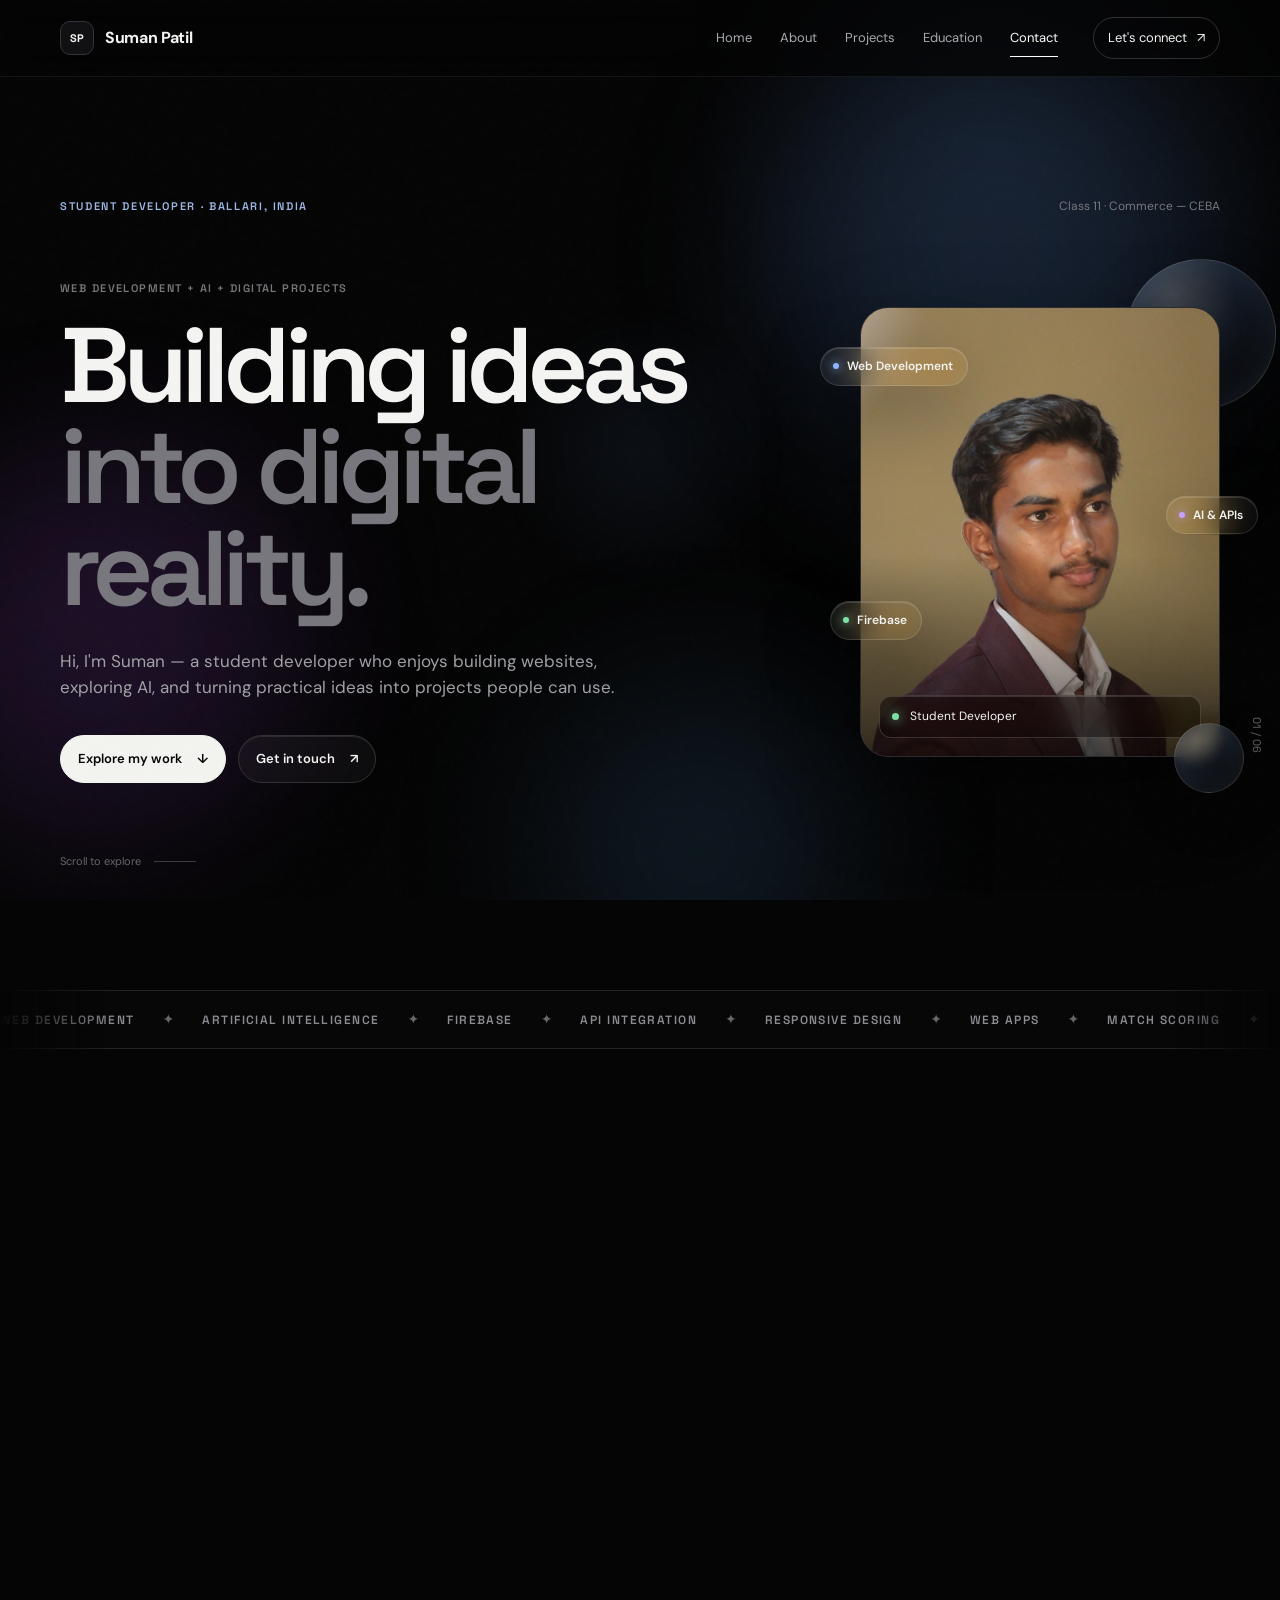
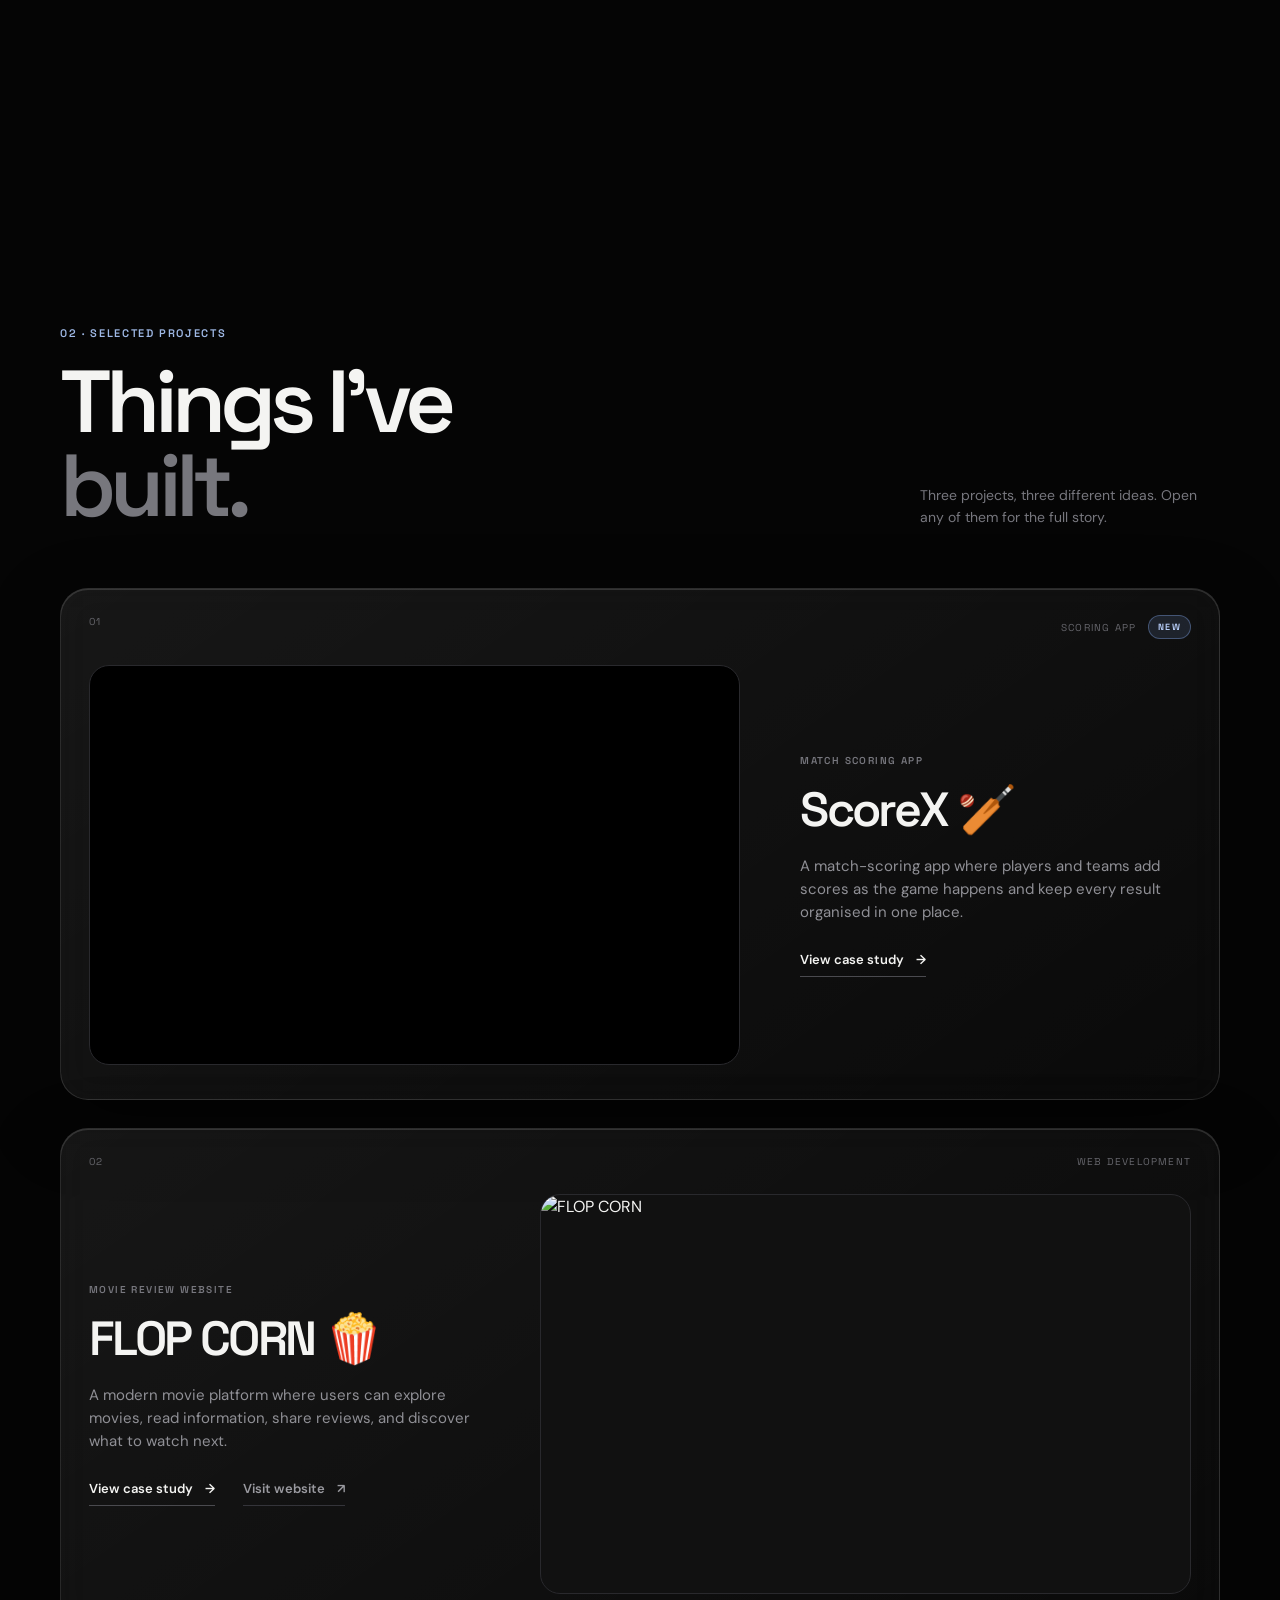
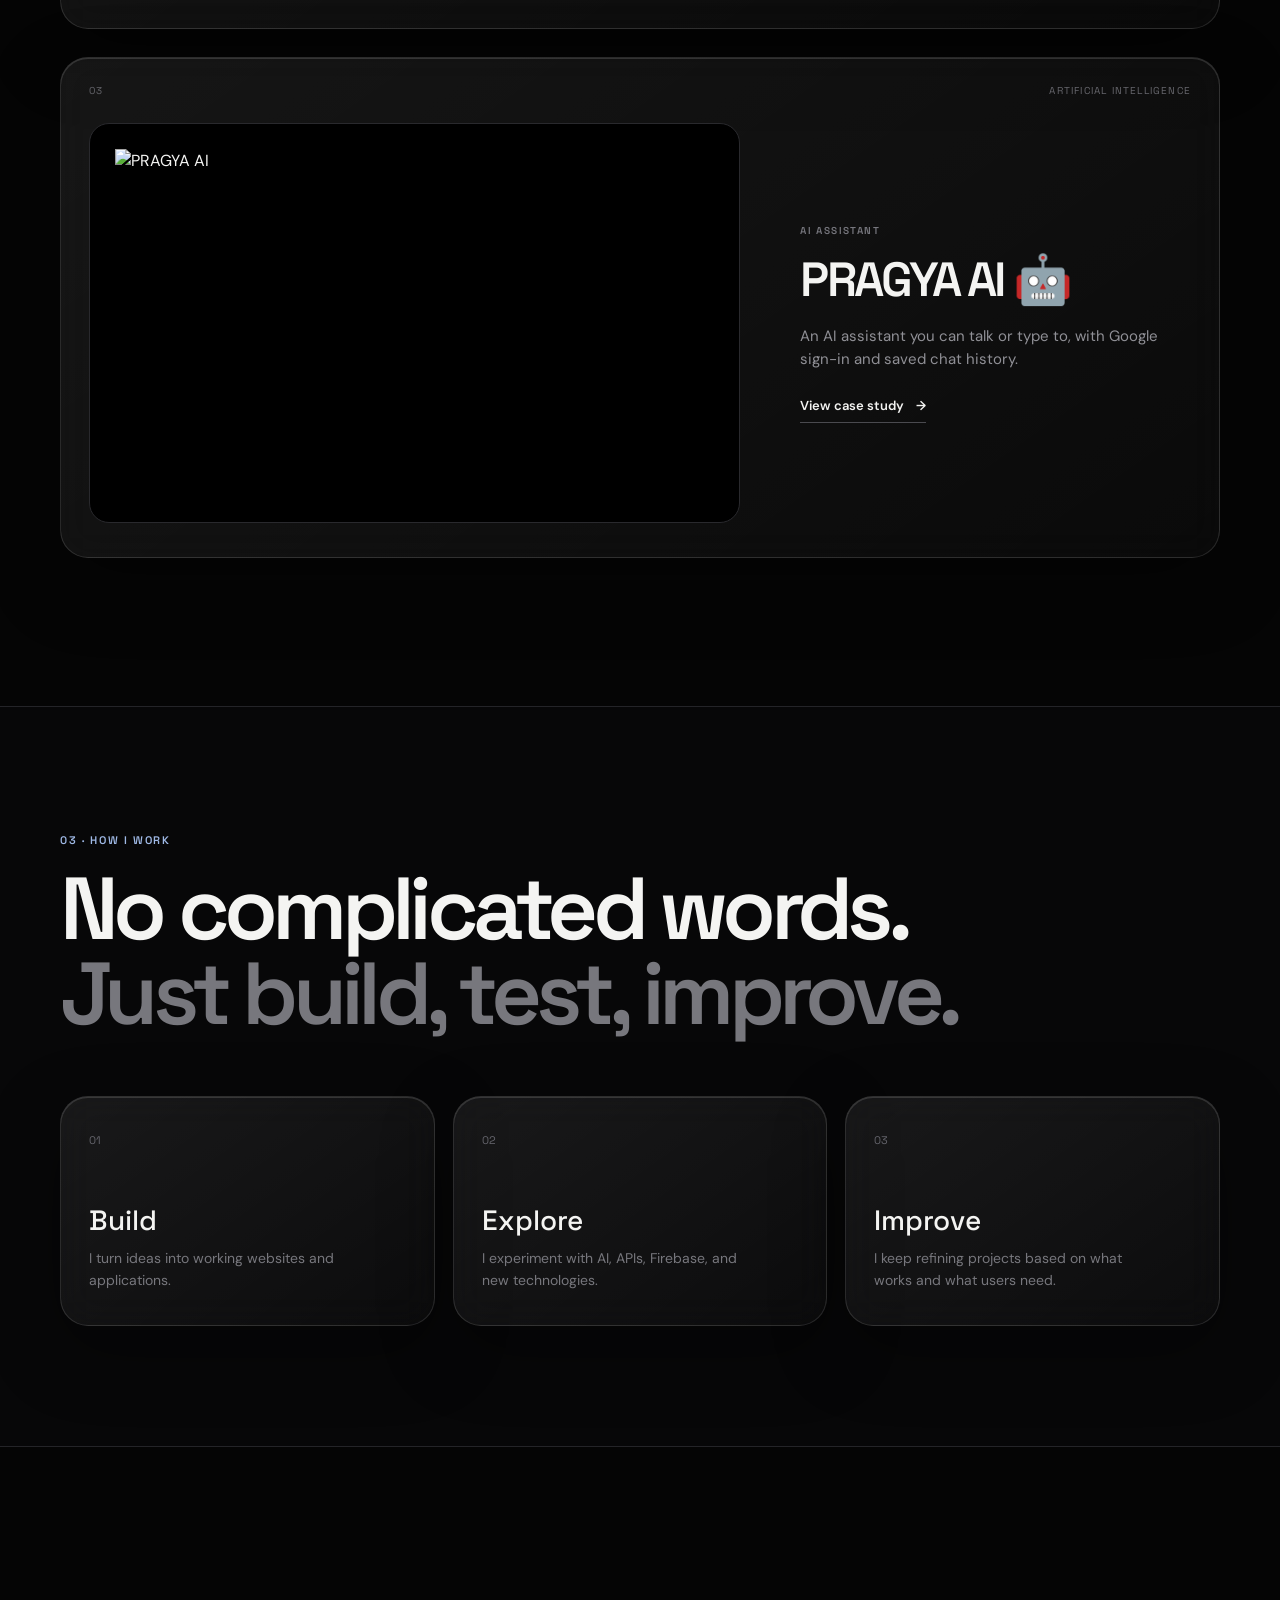
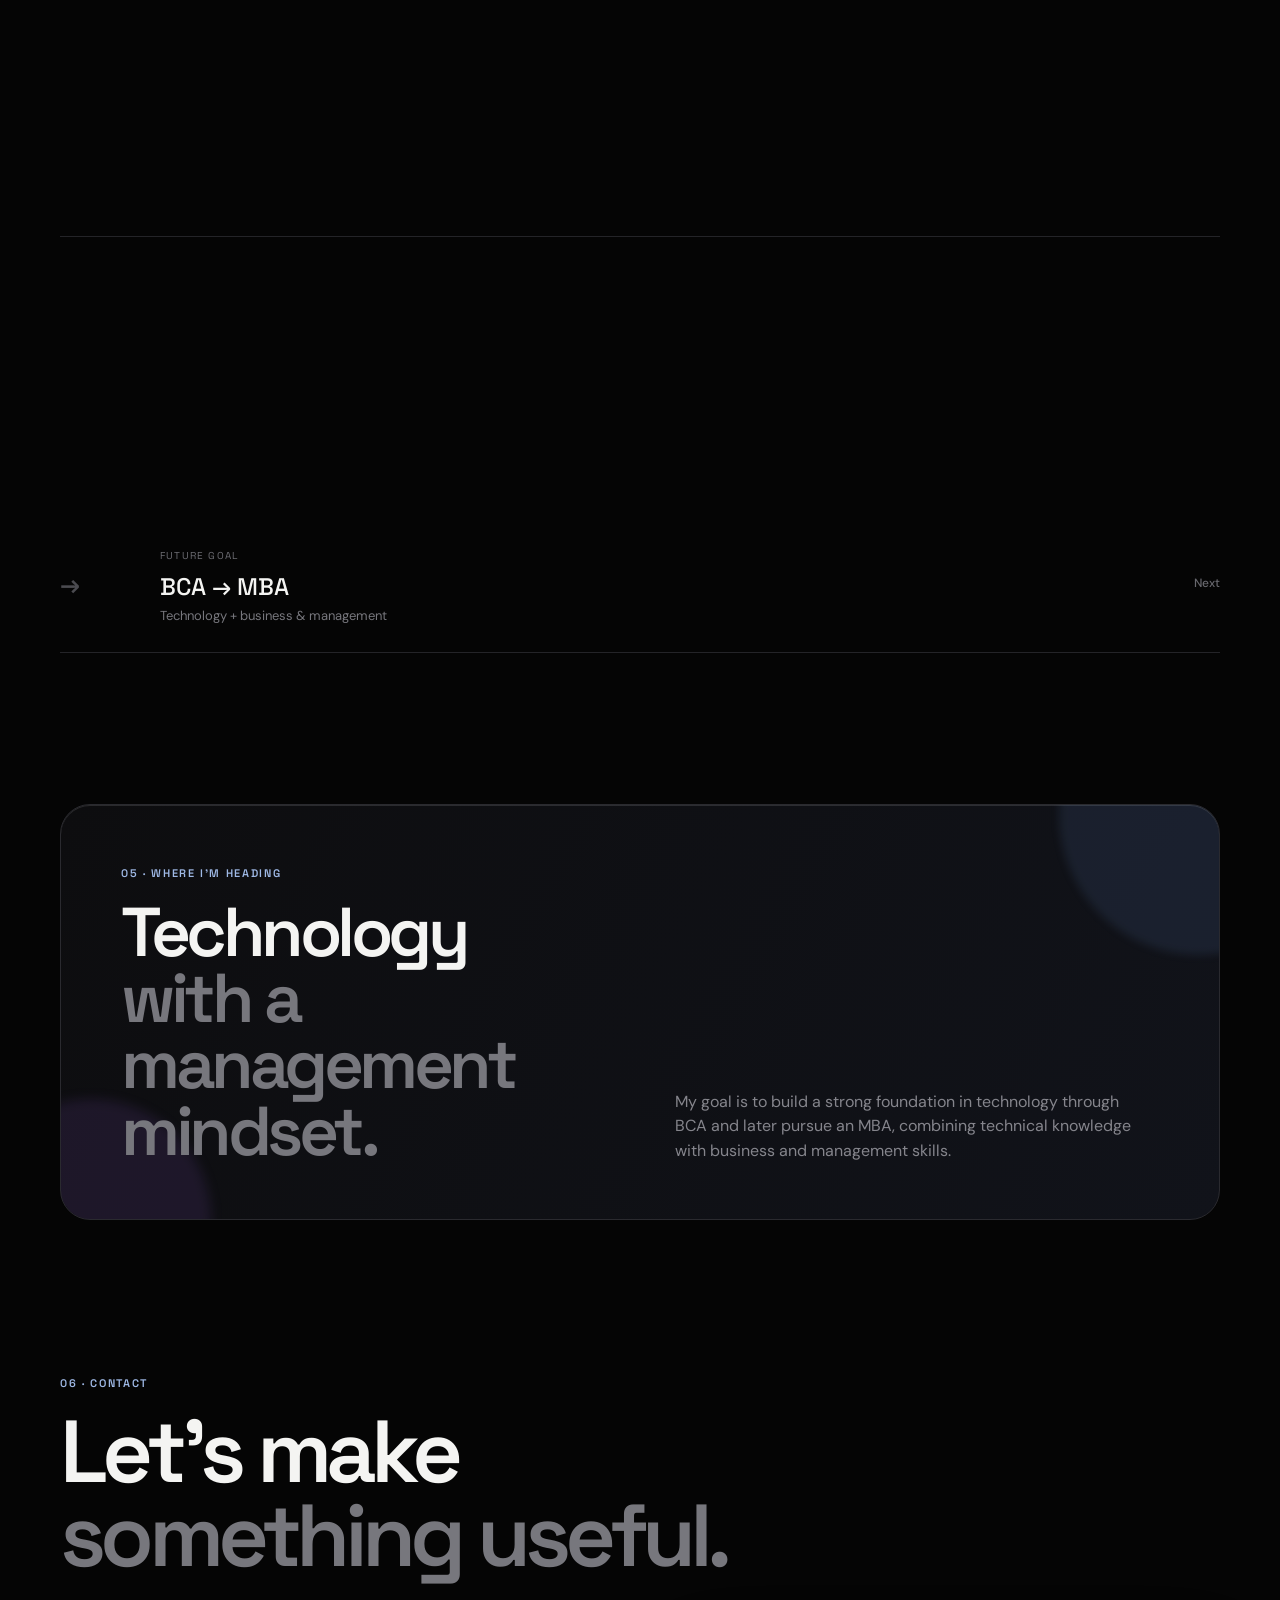
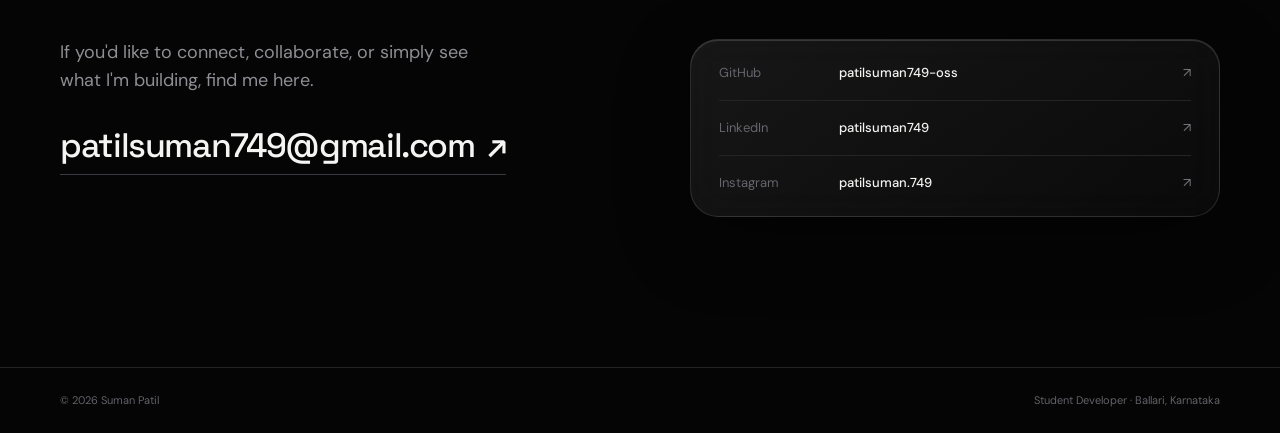
==== commit 2a8f8d8d: "Update index.html" ====
--- a/index.html
+++ b/index.html
@@ -62,7 +62,7 @@
         <div class="hero-portrait reveal">
           <span class="glass-orb orb-a" aria-hidden="true"></span>
           <div class="portrait-card">
-            <img src="assets/profile.webp" alt="Suman Patil">
+            <img src="profile.webp" alt="Suman Patil">
             <div class="portrait-label">
               <span class="status"></span>
               Student Developer
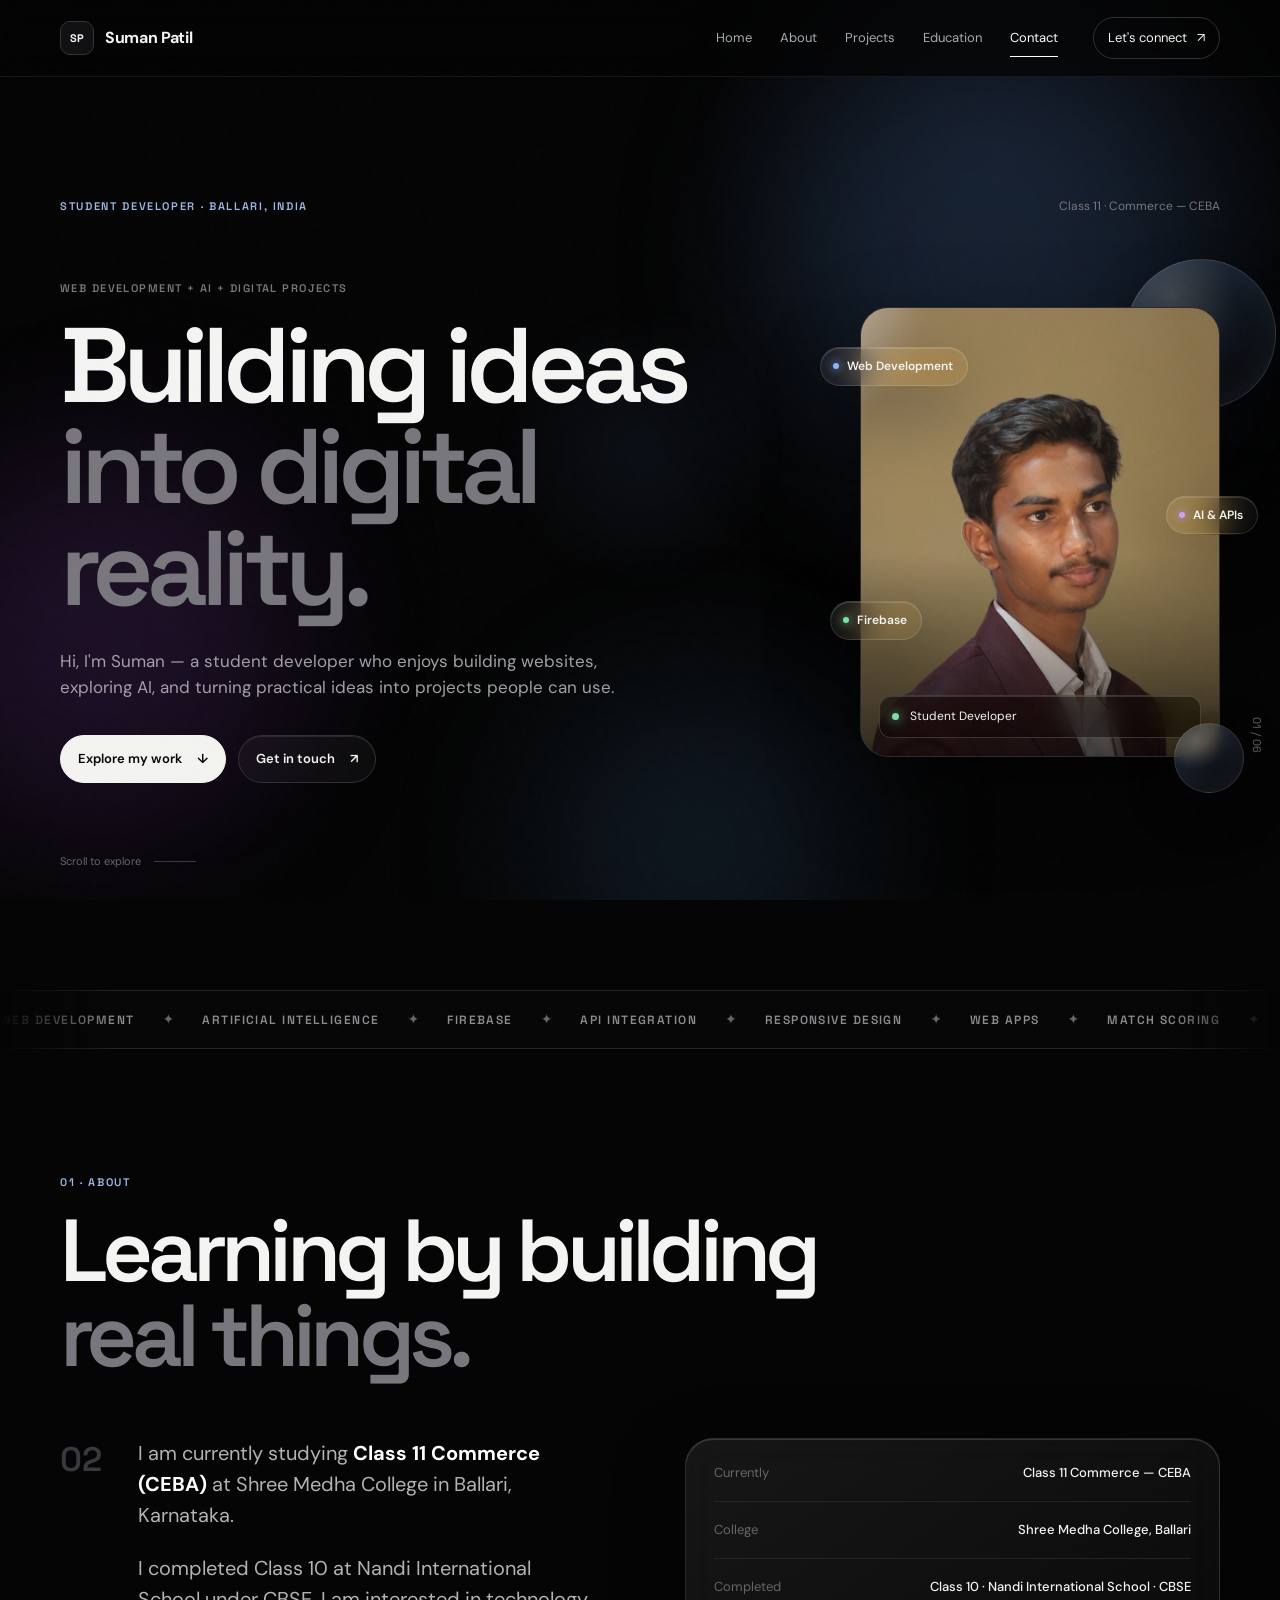
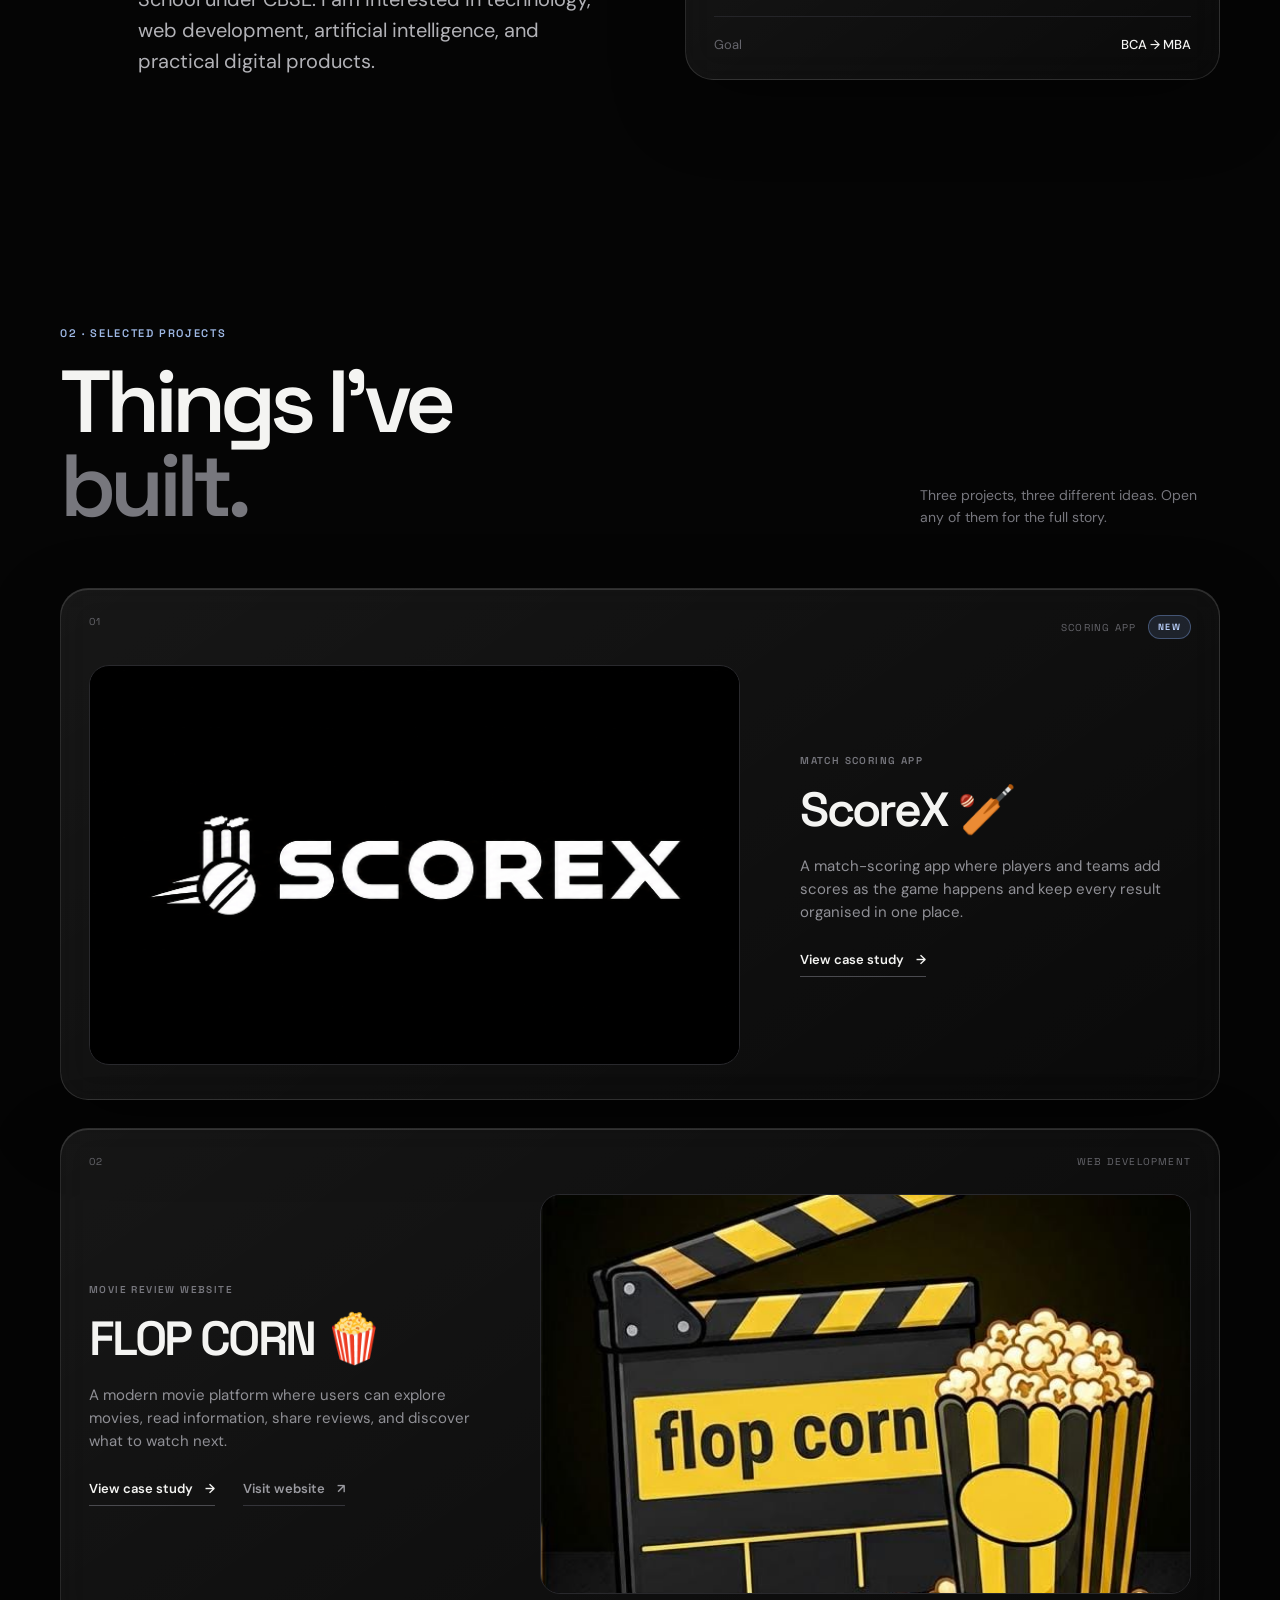
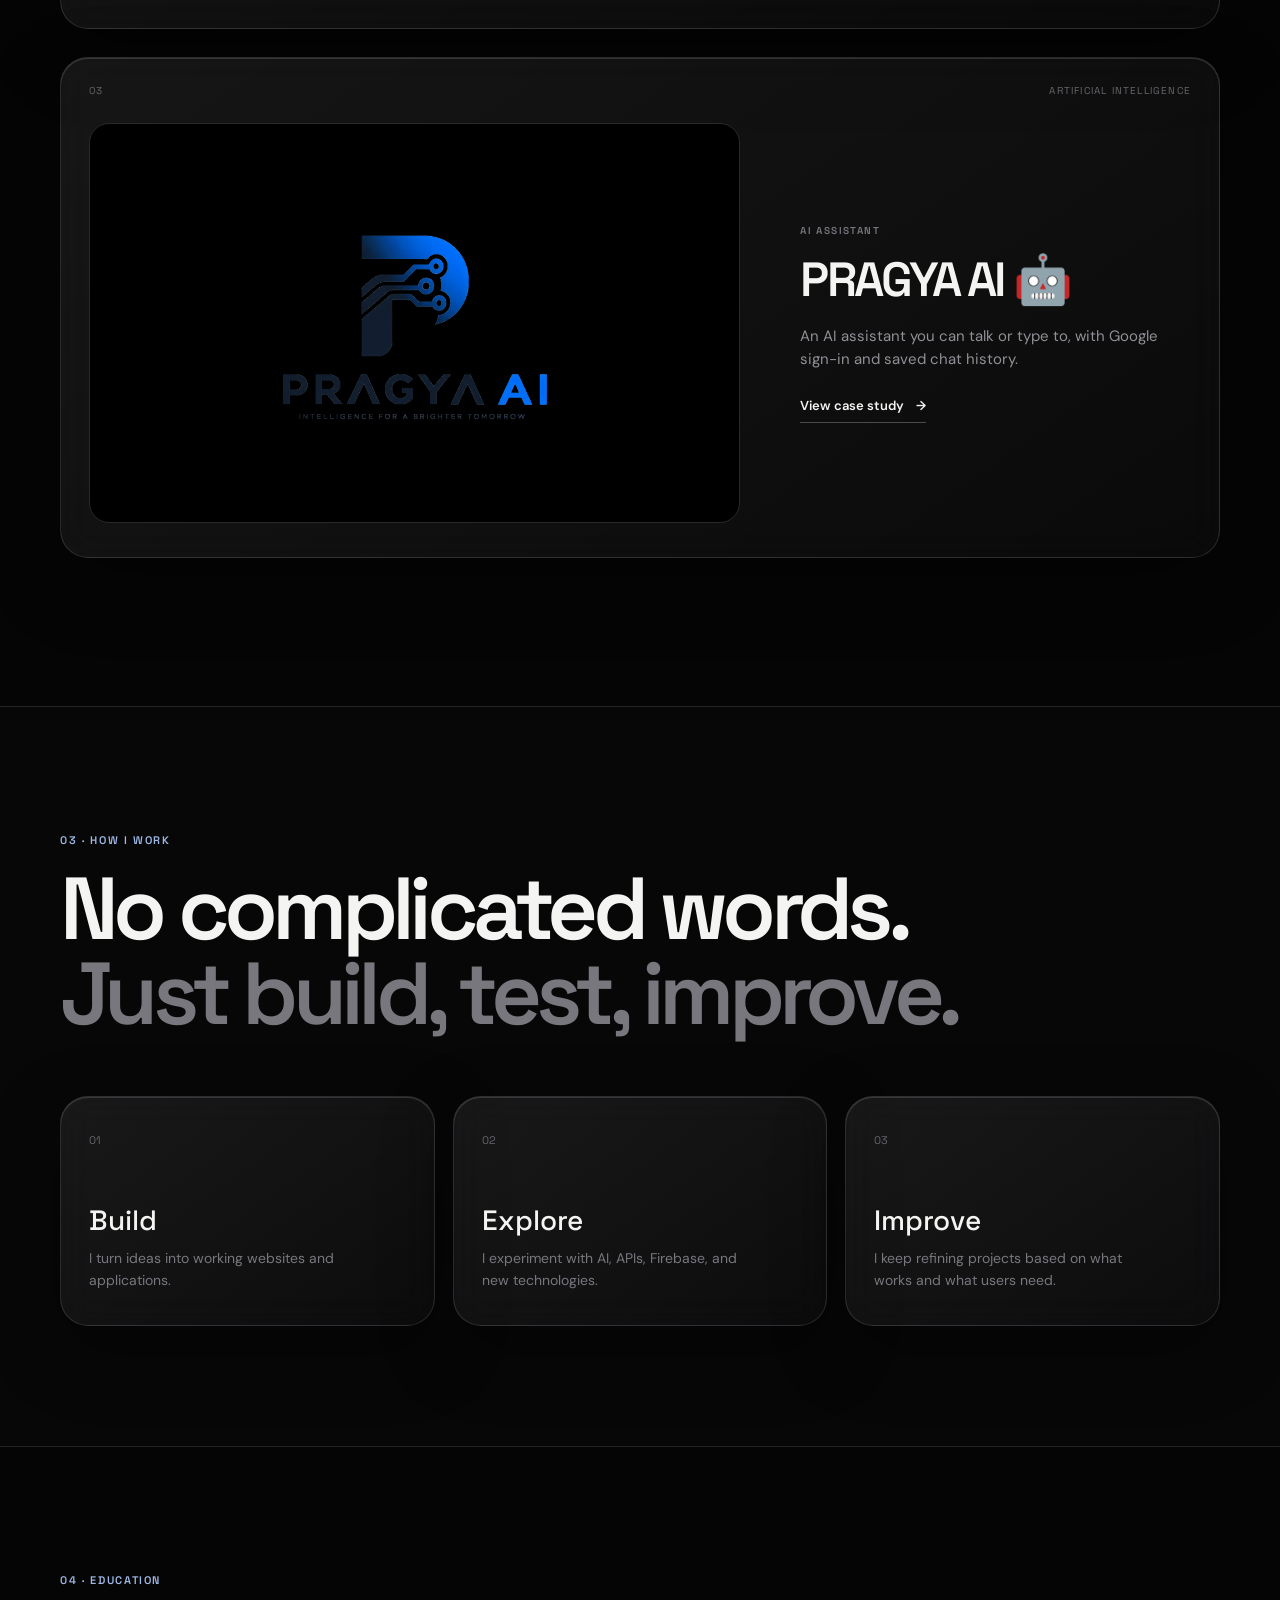
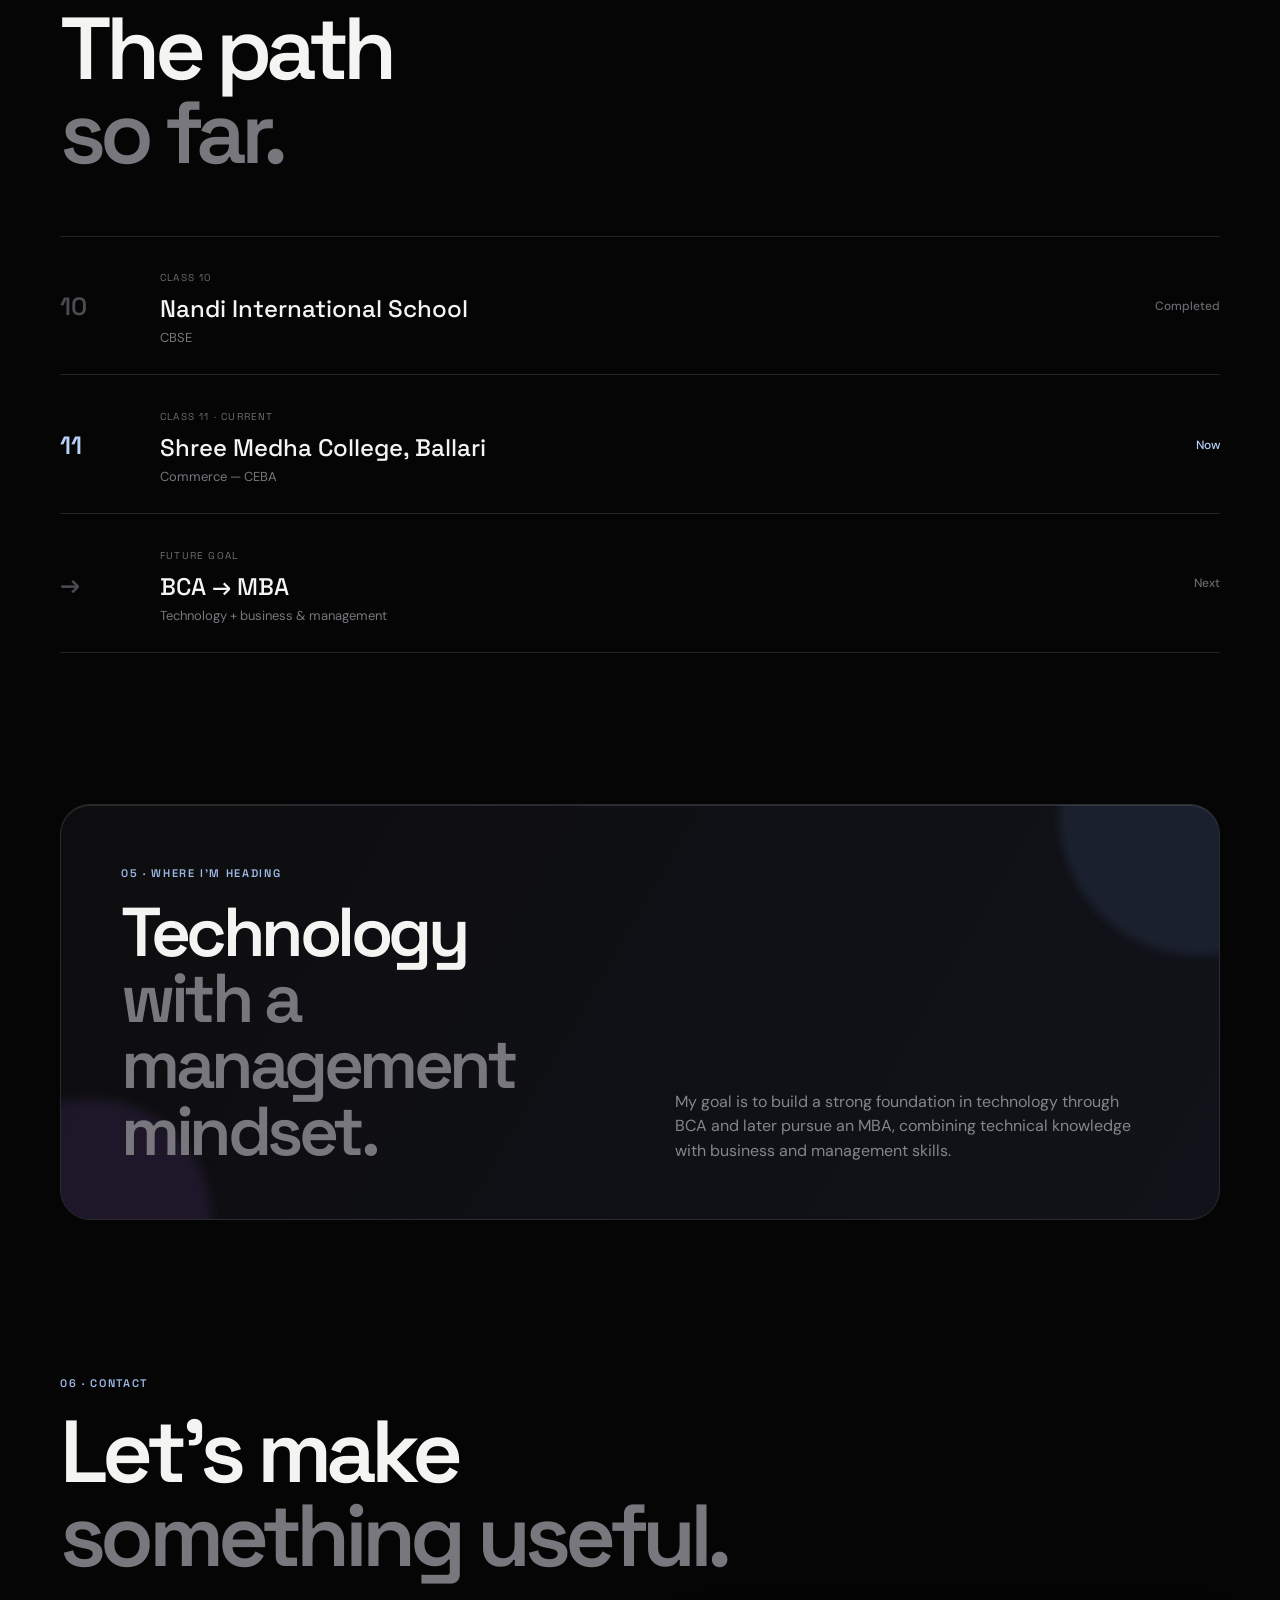
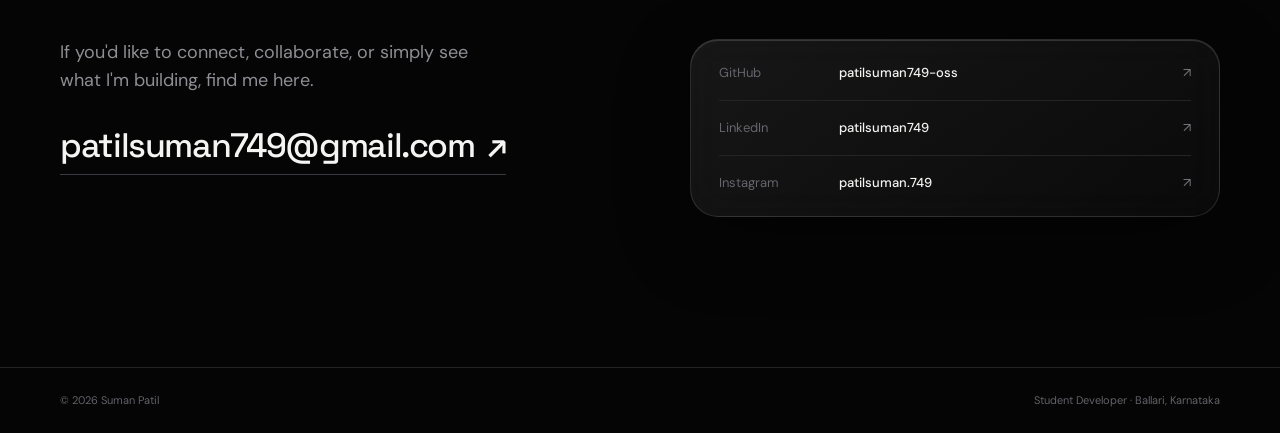
==== commit 849b6261: "Update index.html" ====
--- a/index.html
+++ b/index.html
@@ -1,3 +1,4 @@
+
 <!DOCTYPE html>
 <html lang="en">
 <head>
@@ -62,7 +63,7 @@
         <div class="hero-portrait reveal">
           <span class="glass-orb orb-a" aria-hidden="true"></span>
           <div class="portrait-card">
-            <img src="profile.webp" alt="Suman Patil">
+            <img src="./profile.webp" alt="Suman Patil">
             <div class="portrait-label">
               <span class="status"></span>
               Student Developer
@@ -137,7 +138,7 @@
           </div>
           <div class="project-main">
             <a class="project-art scorex" data-tilt href="scorex.html" aria-label="Open the ScoreX case study">
-              <img src="assets/scorex-logo.png" alt="ScoreX logo">
+              <img src="./scorex-logo.png" alt="ScoreX logo">
             </a>
             <div class="project-info">
               <p class="project-type">MATCH SCORING APP</p>
@@ -155,7 +156,7 @@
           </div>
           <div class="project-main reverse">
             <a class="project-art flop" data-tilt href="flopcorn.html" aria-label="Open the FLOP CORN case study">
-              <img src="assets/flopcorn.jpeg" alt="FLOP CORN">
+              <img src="./flopcorn.jpeg" alt="FLOP CORN">
             </a>
             <div class="project-info">
               <p class="project-type">MOVIE REVIEW WEBSITE</p>
@@ -176,7 +177,7 @@
           </div>
           <div class="project-main">
             <a class="project-art pragya" data-tilt href="pragya-ai.html" aria-label="Open the PRAGYA AI case study">
-              <img src="assets/pragya.png" alt="PRAGYA AI">
+              <img src="./pragya.png" alt="PRAGYA AI">
             </a>
             <div class="project-info">
               <p class="project-type">AI ASSISTANT</p>
